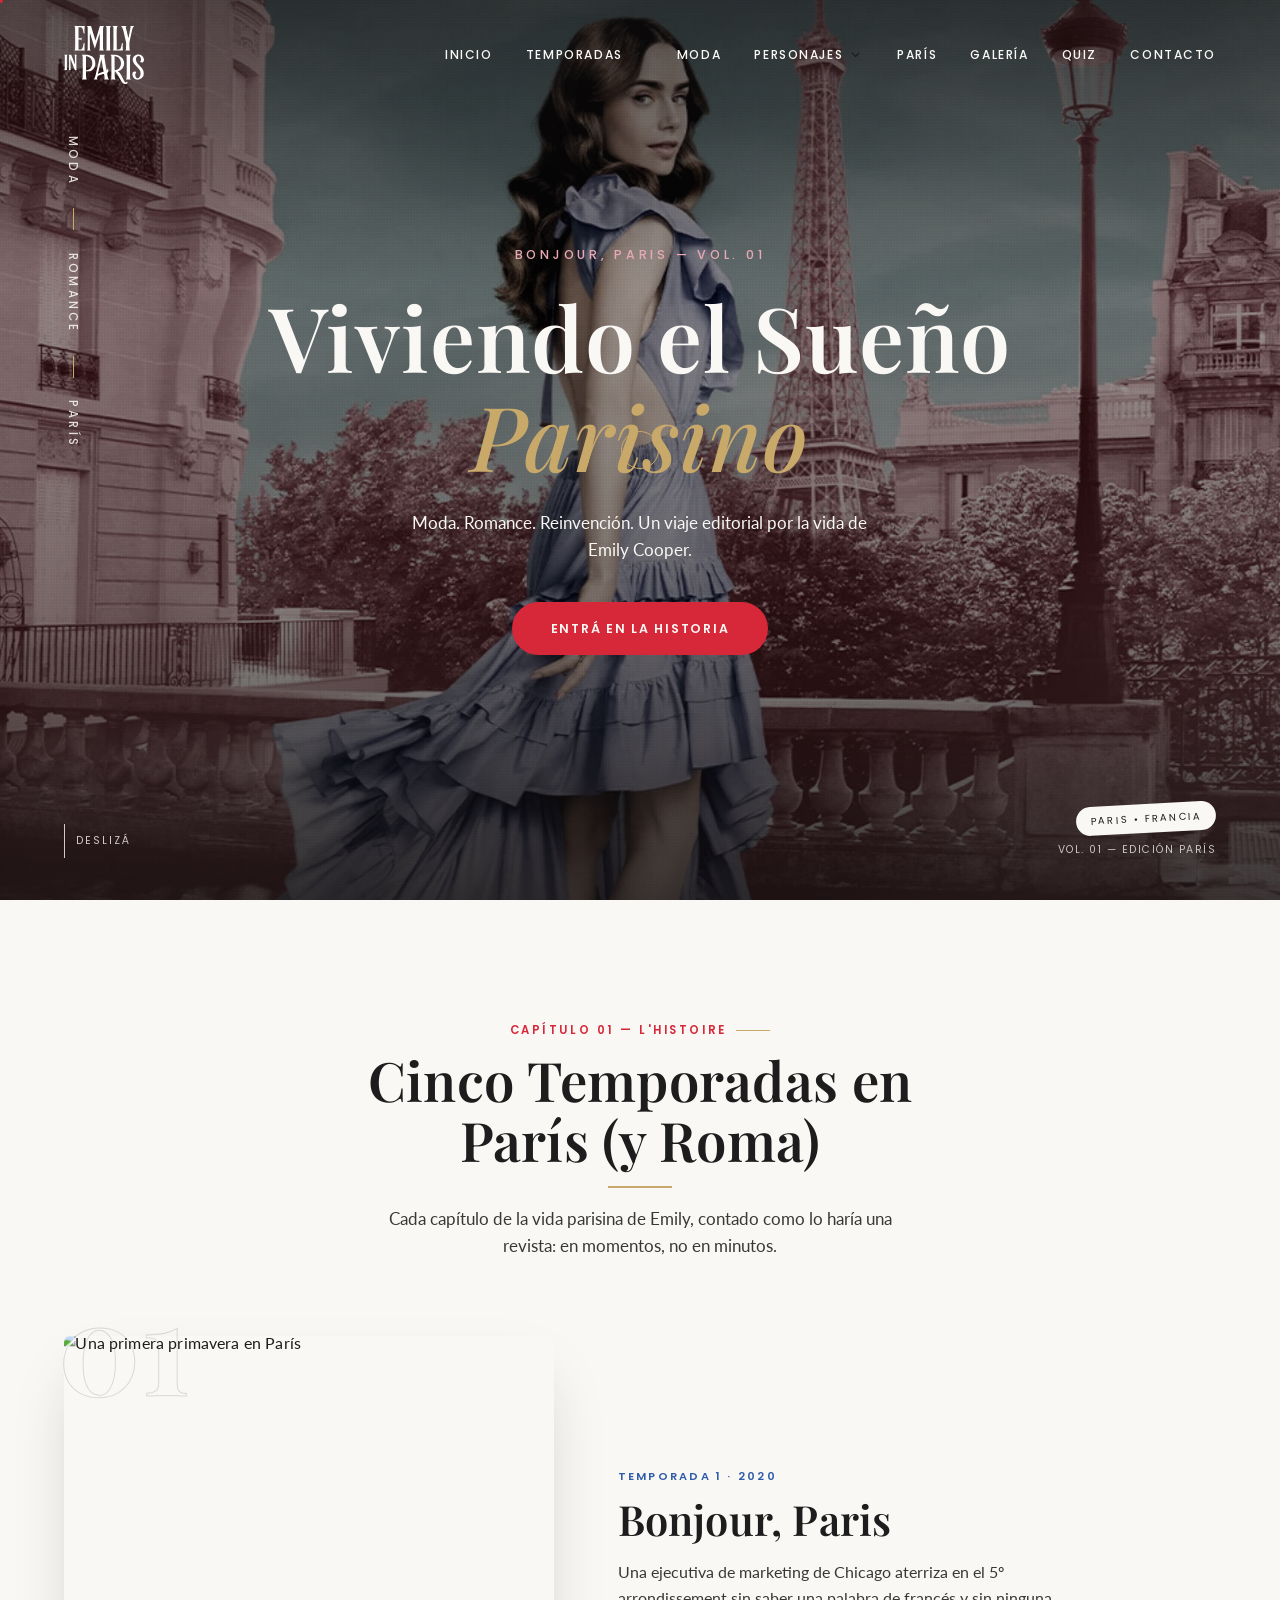
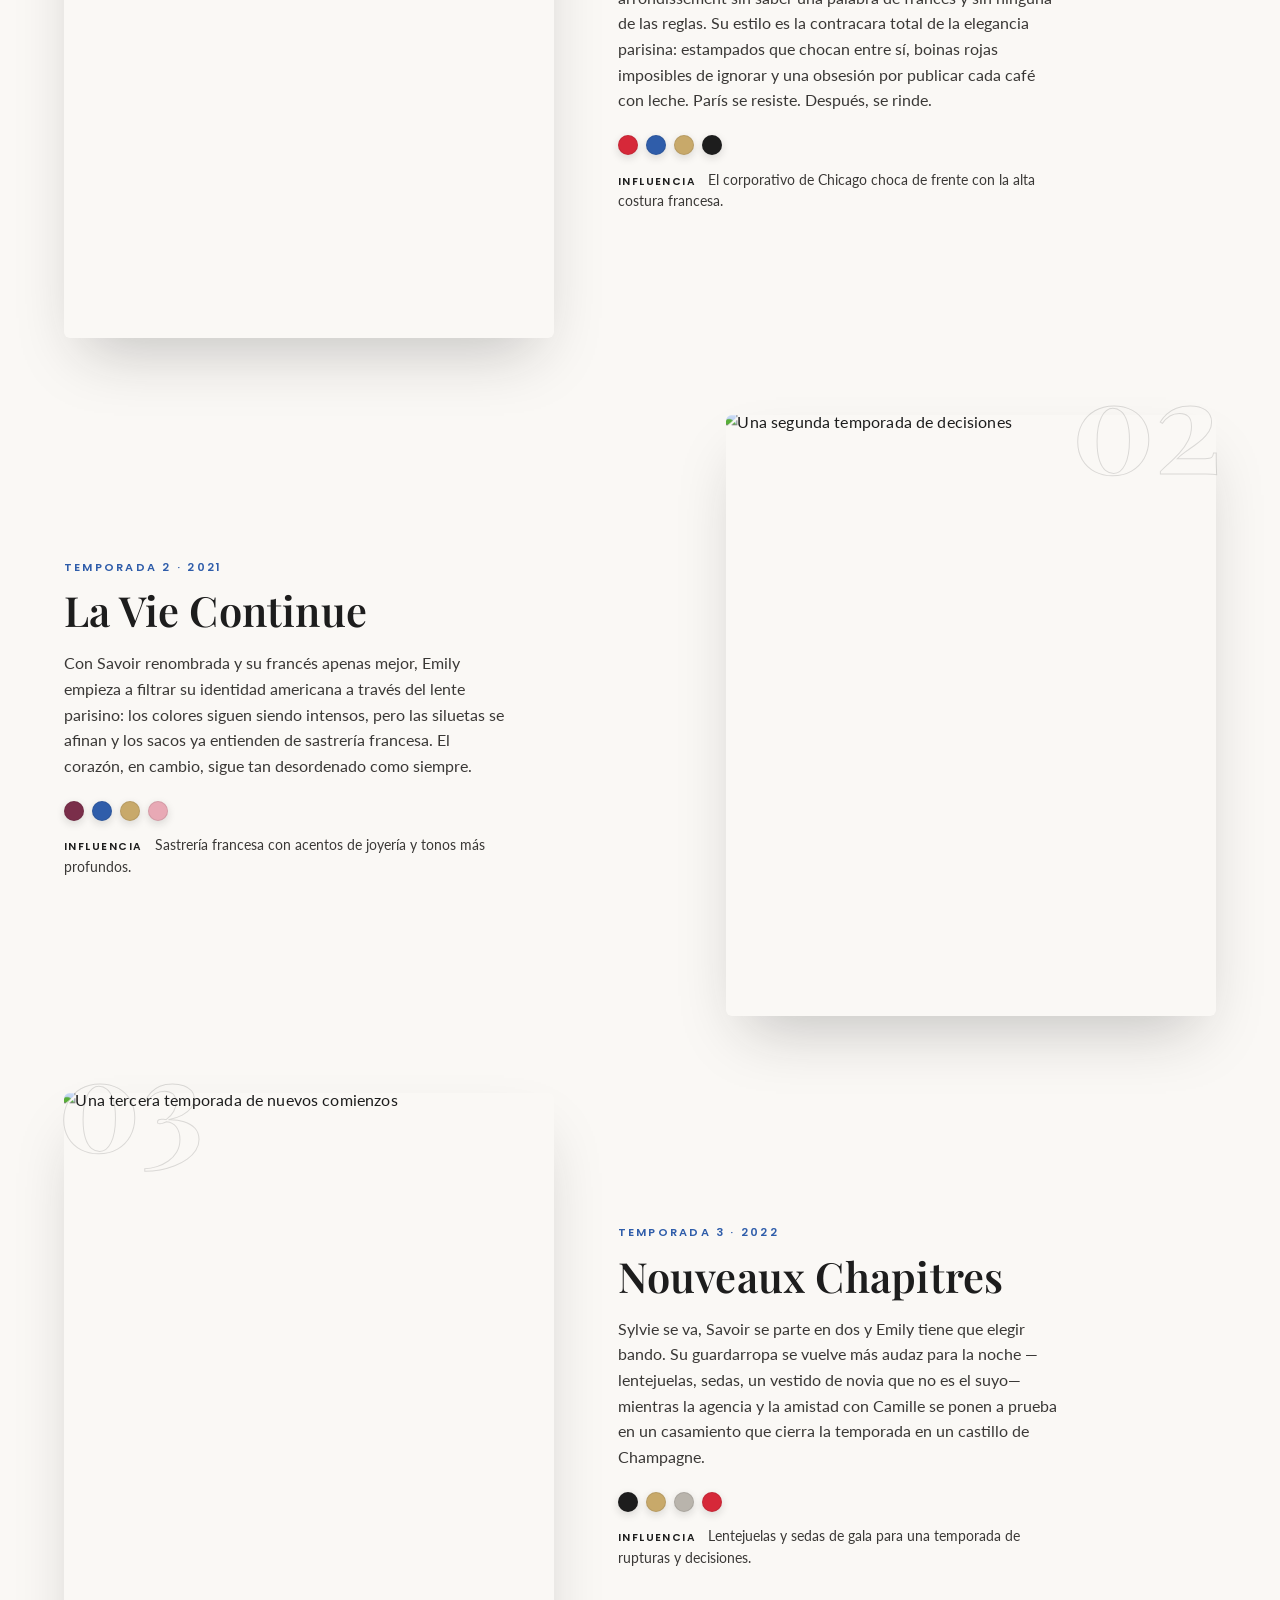
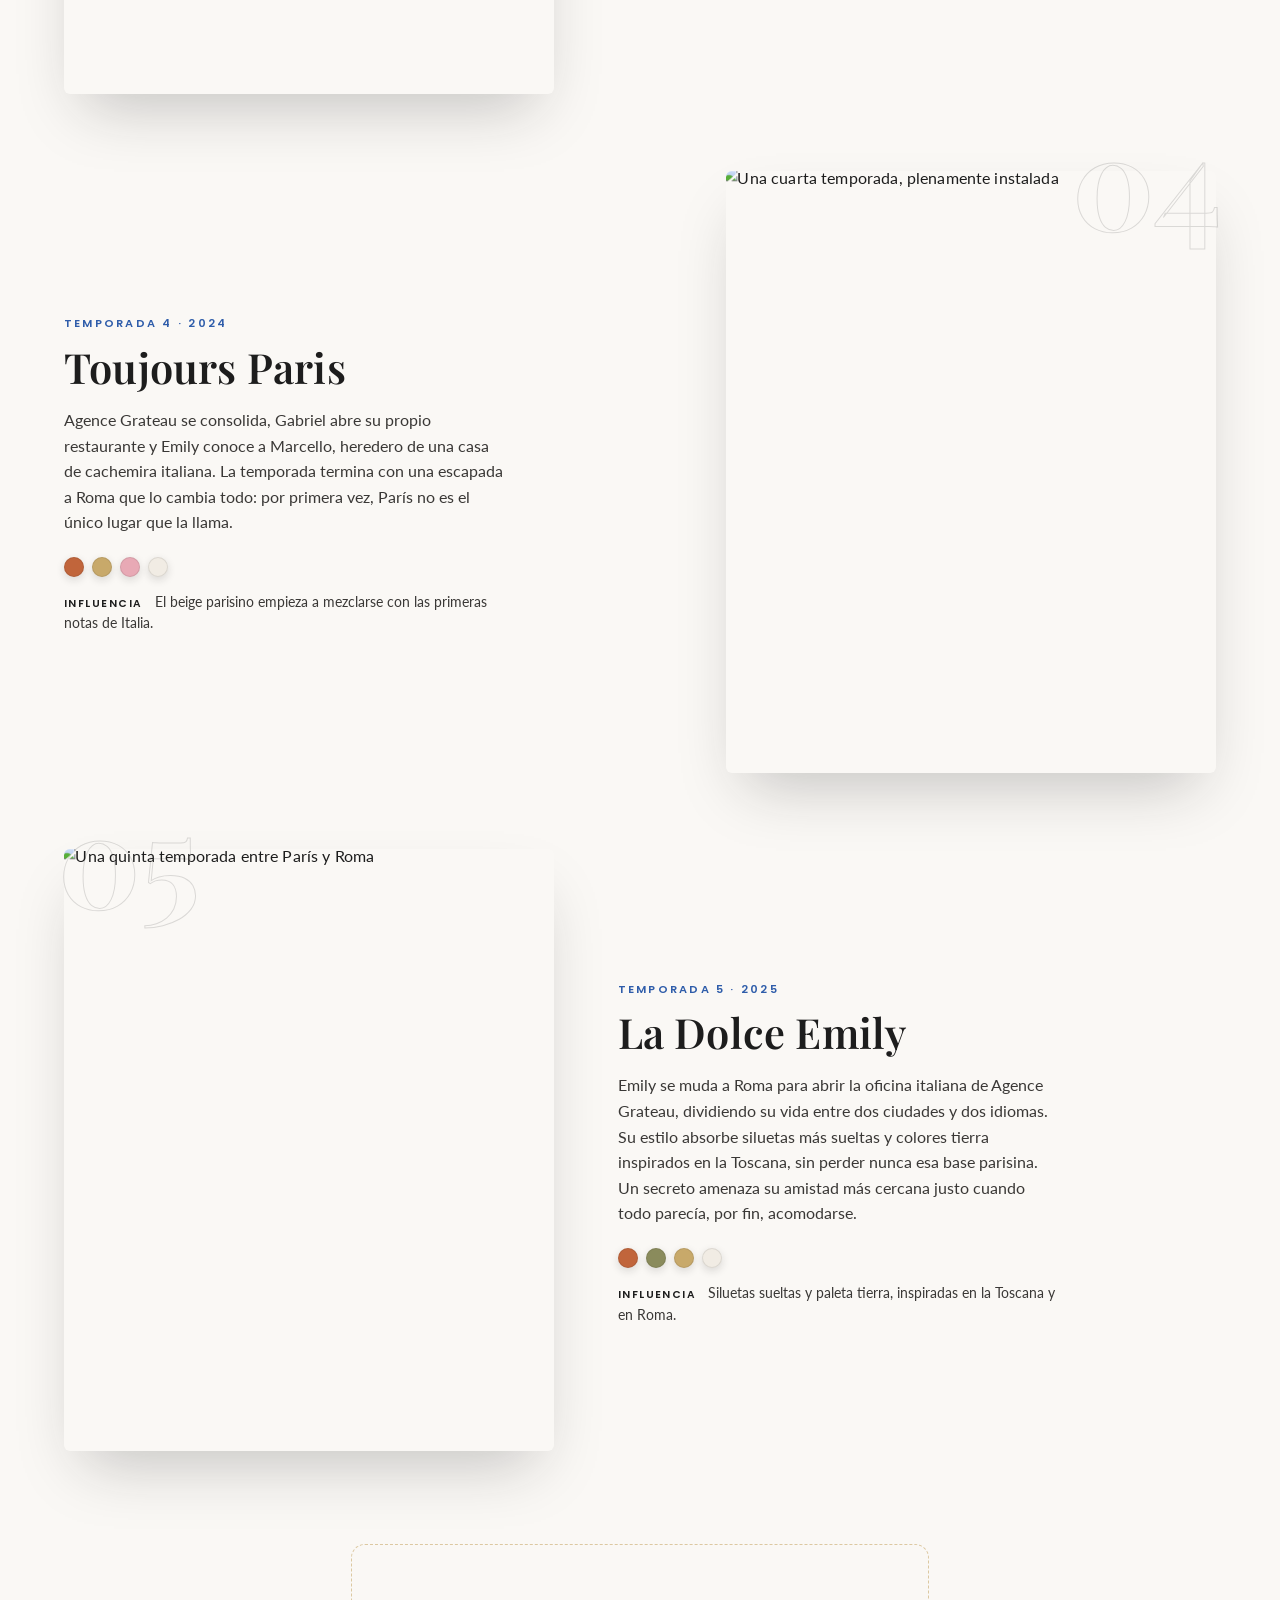
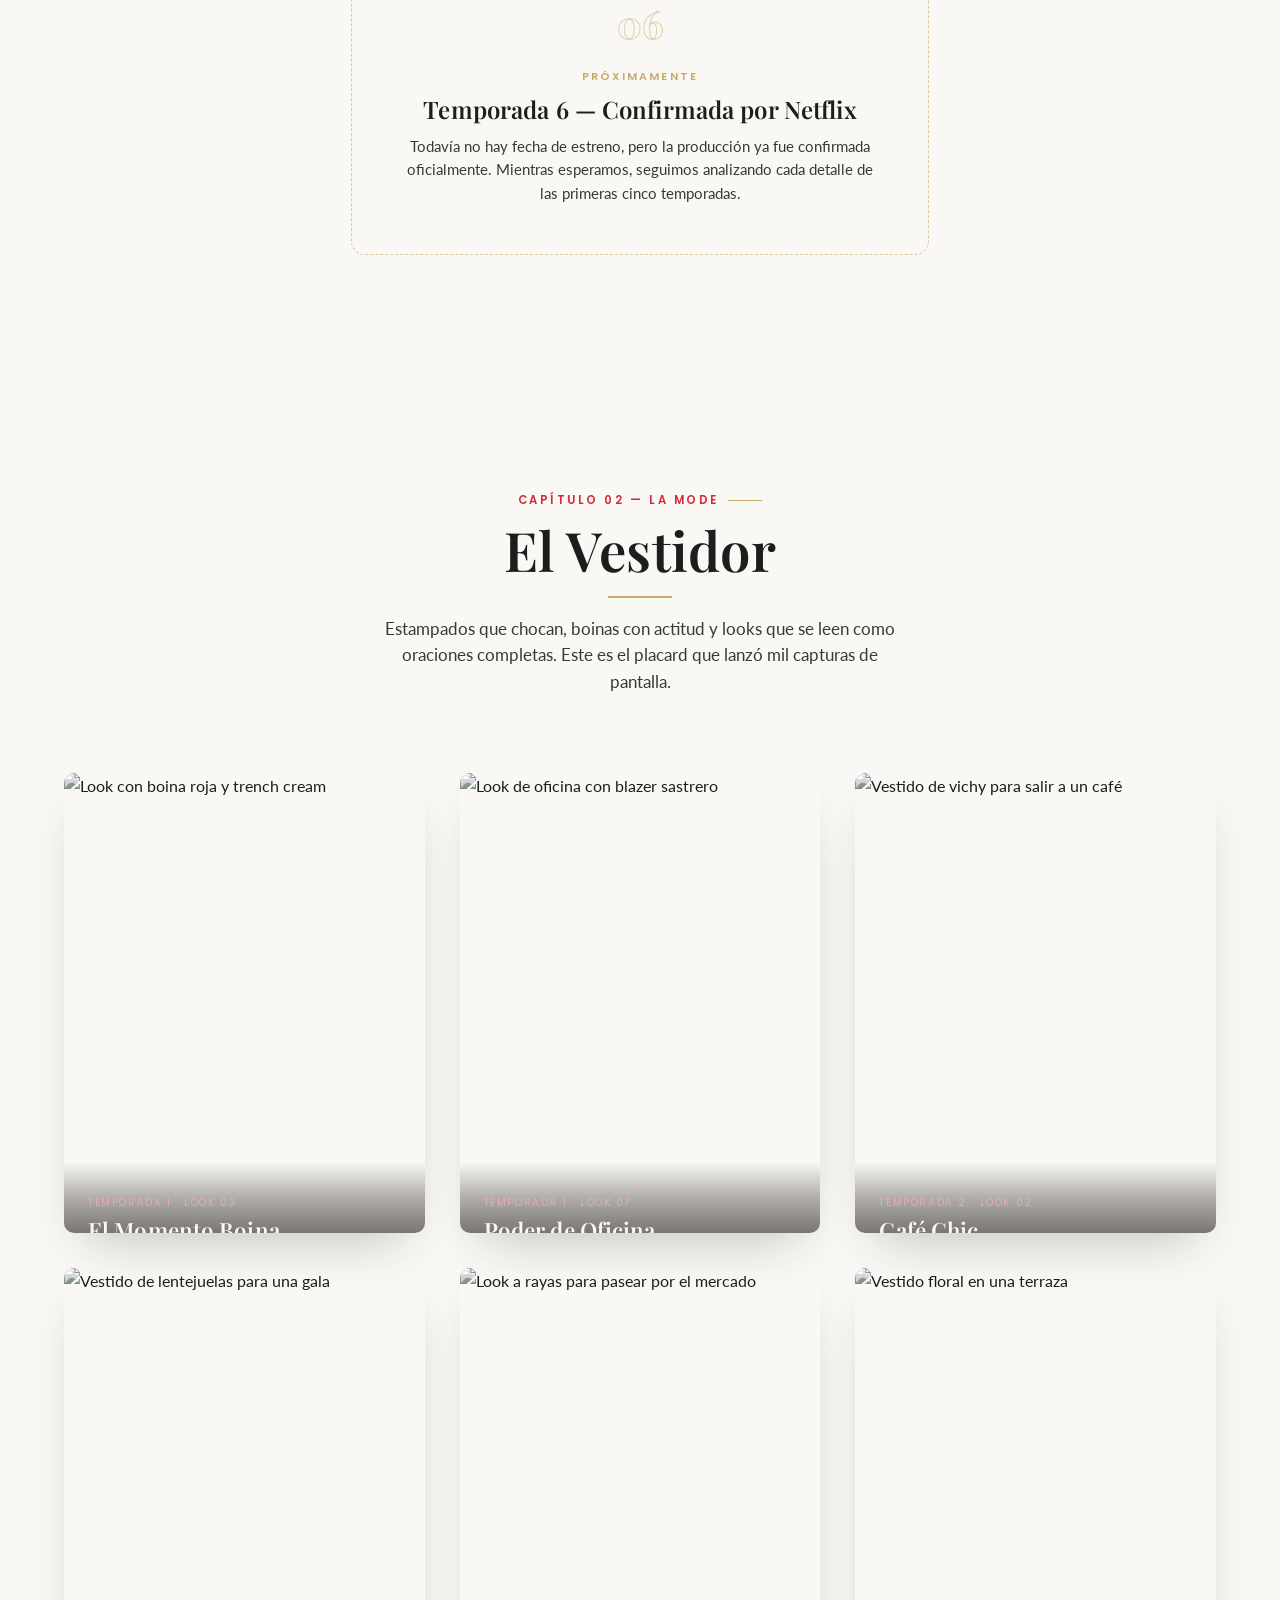
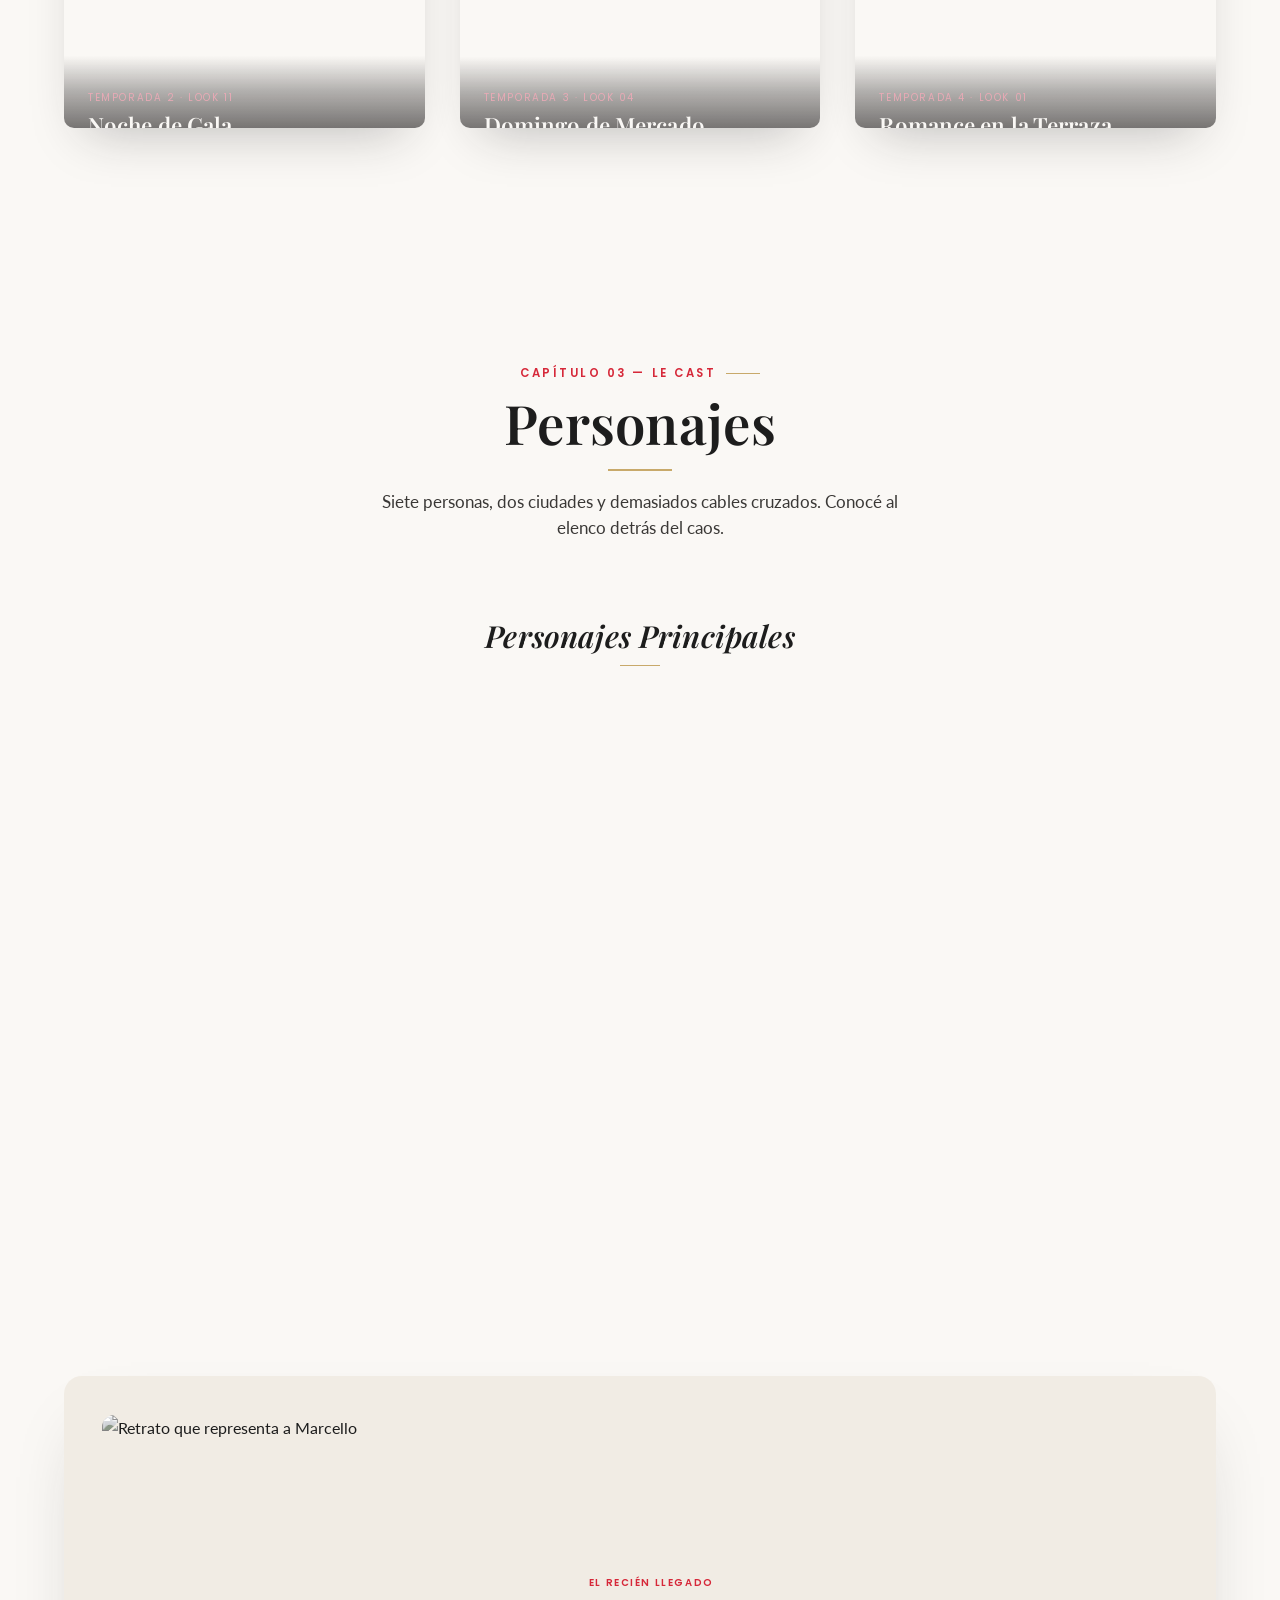
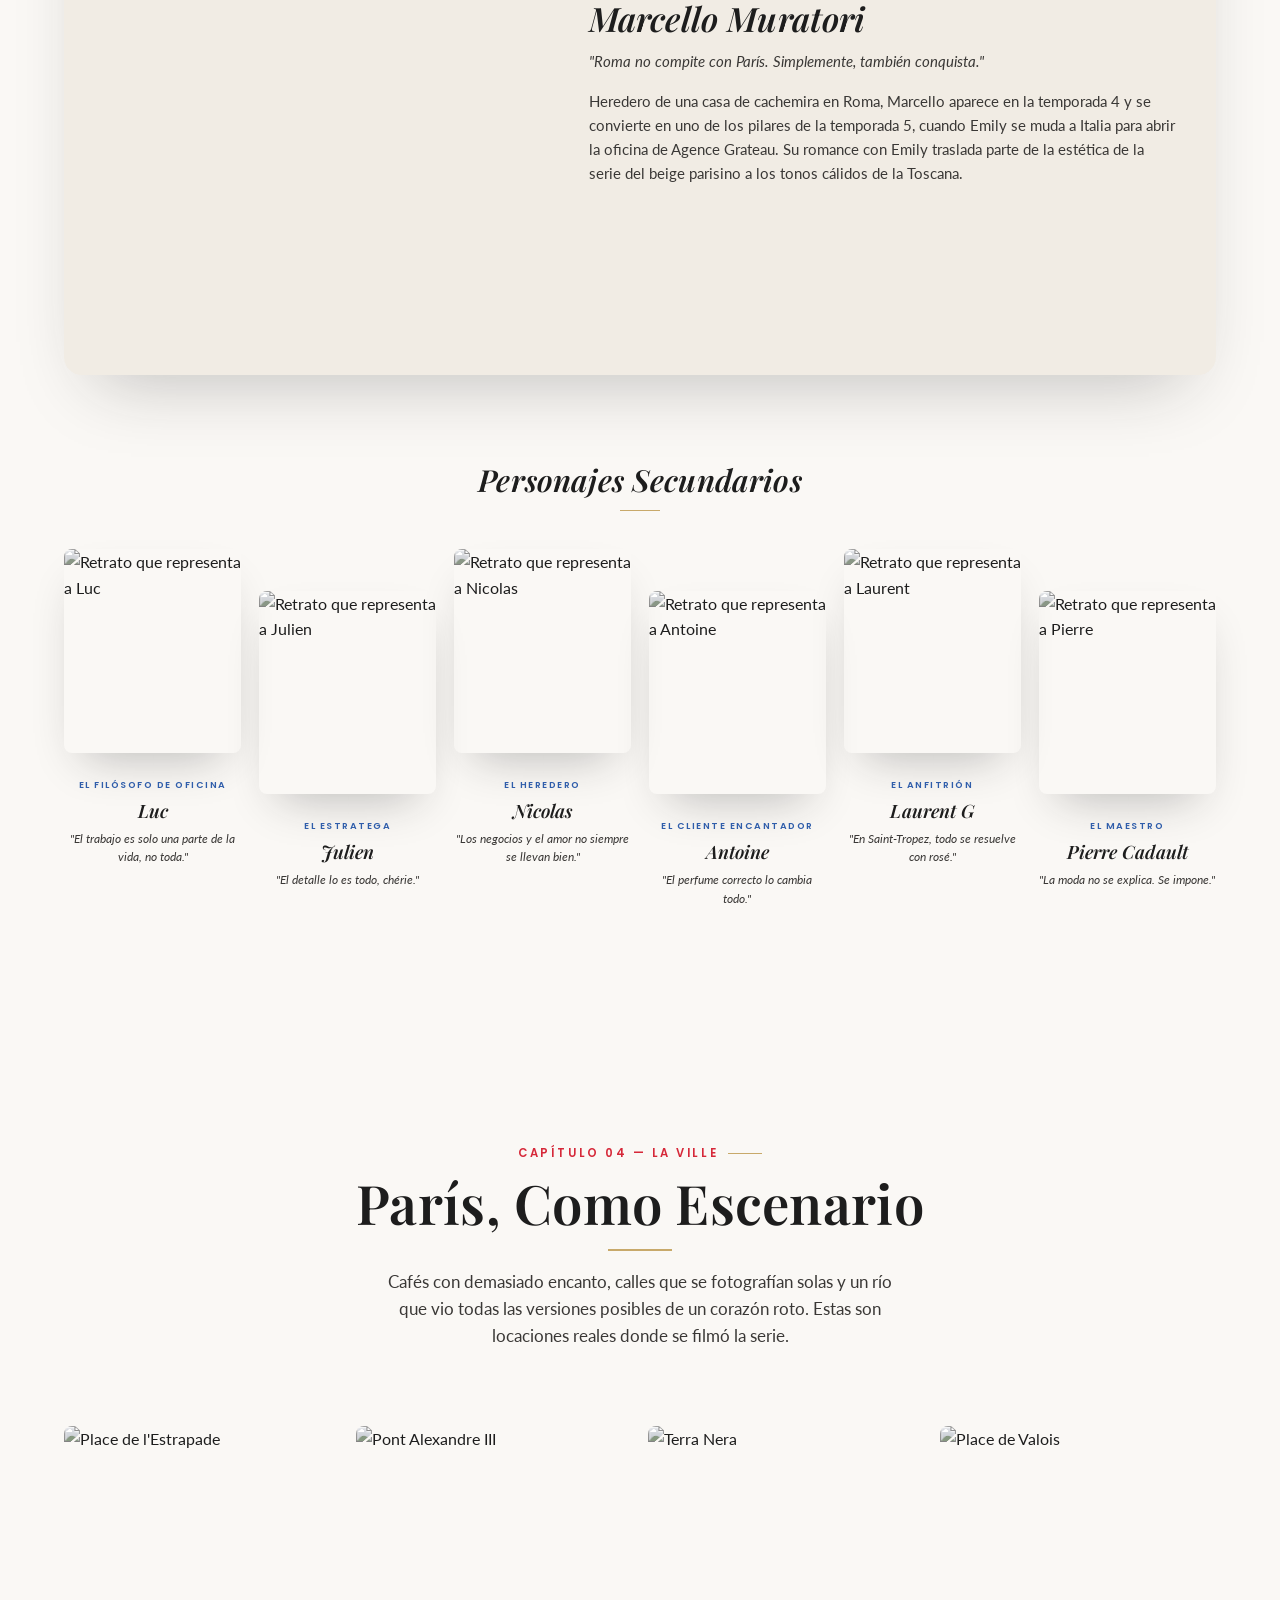
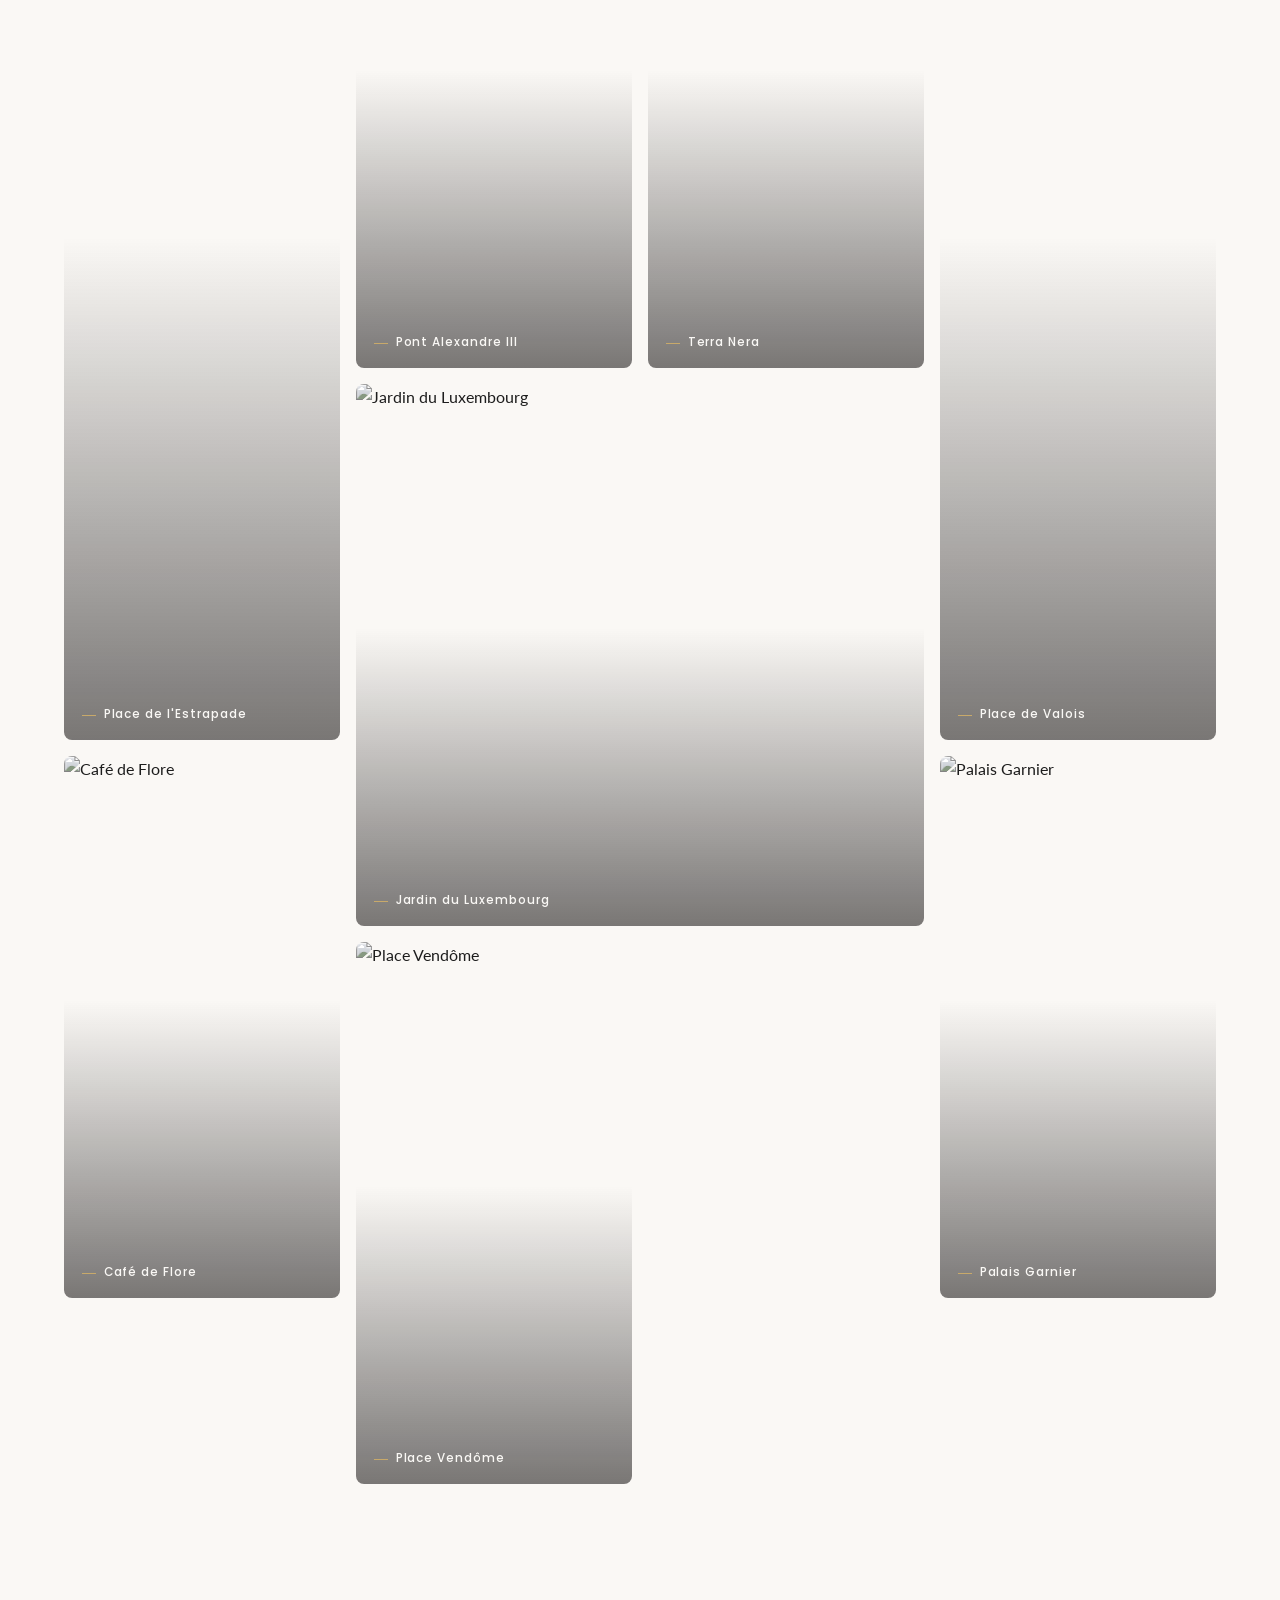
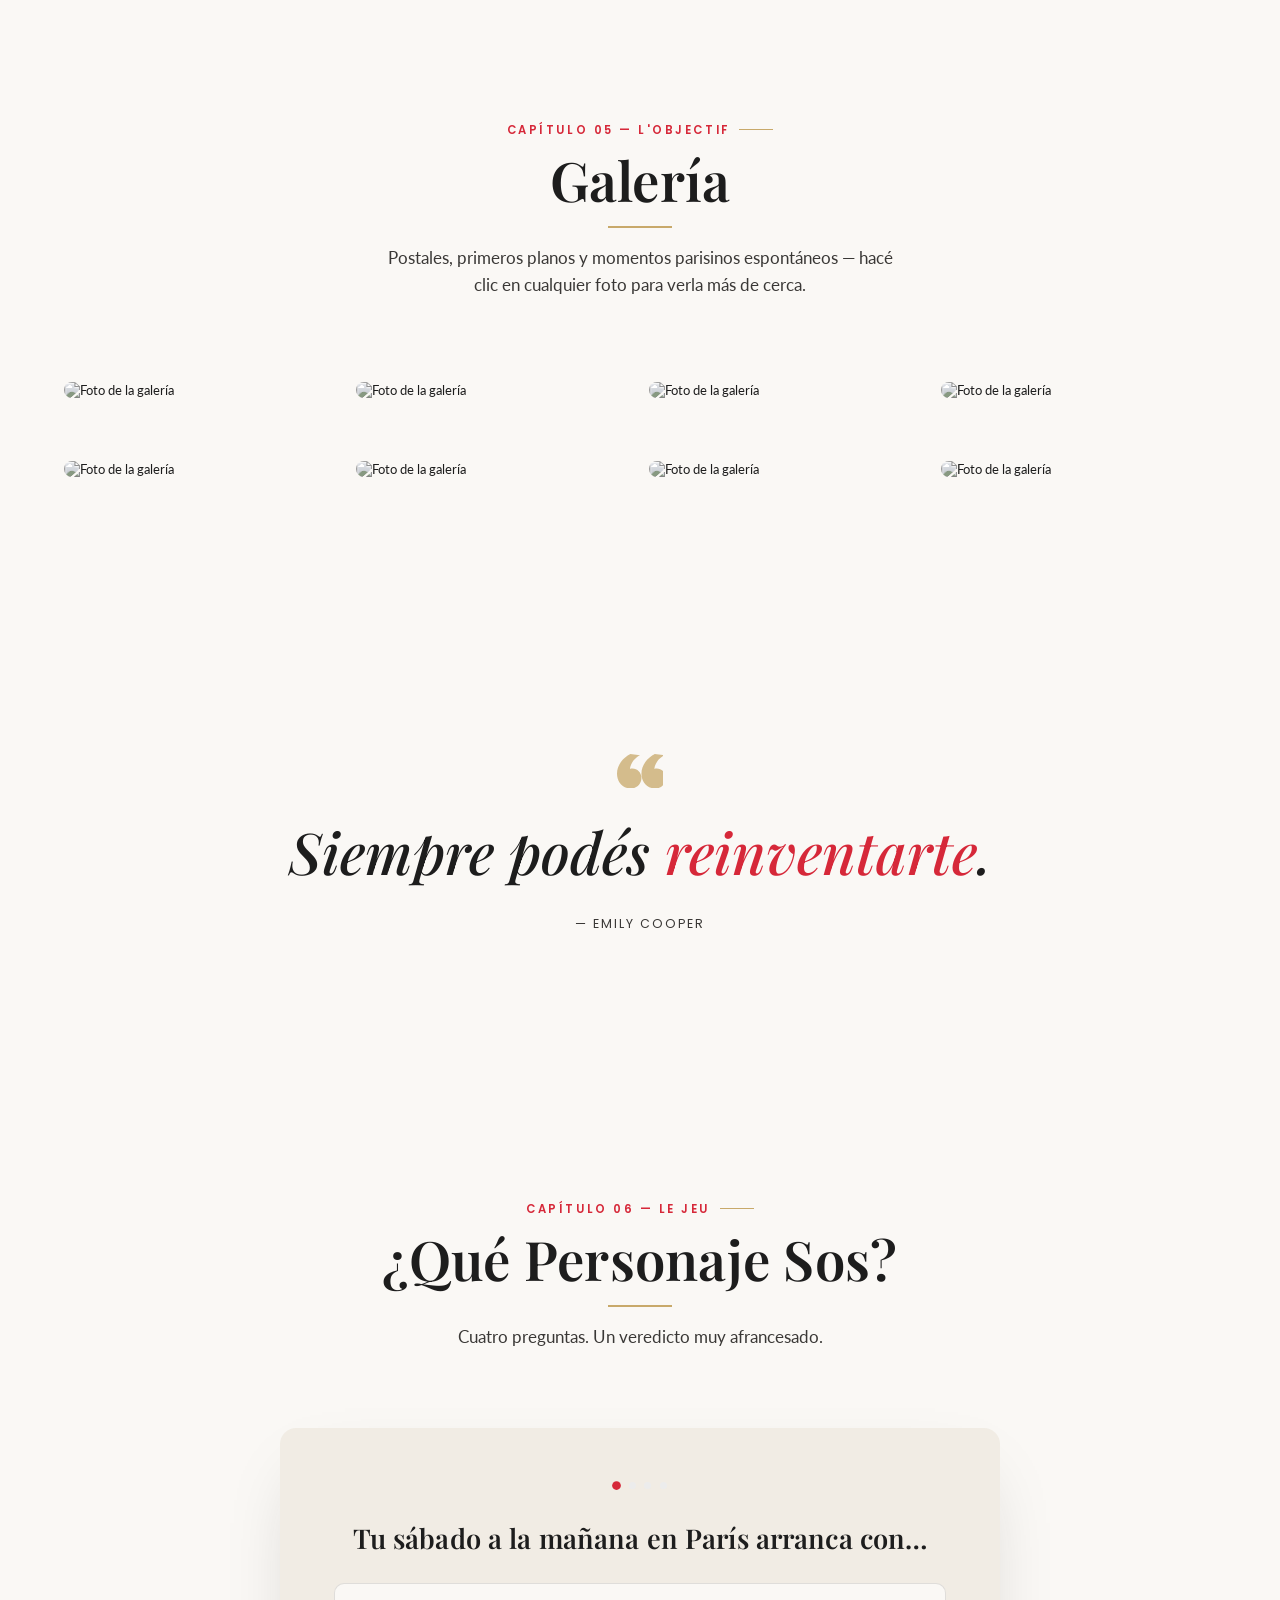
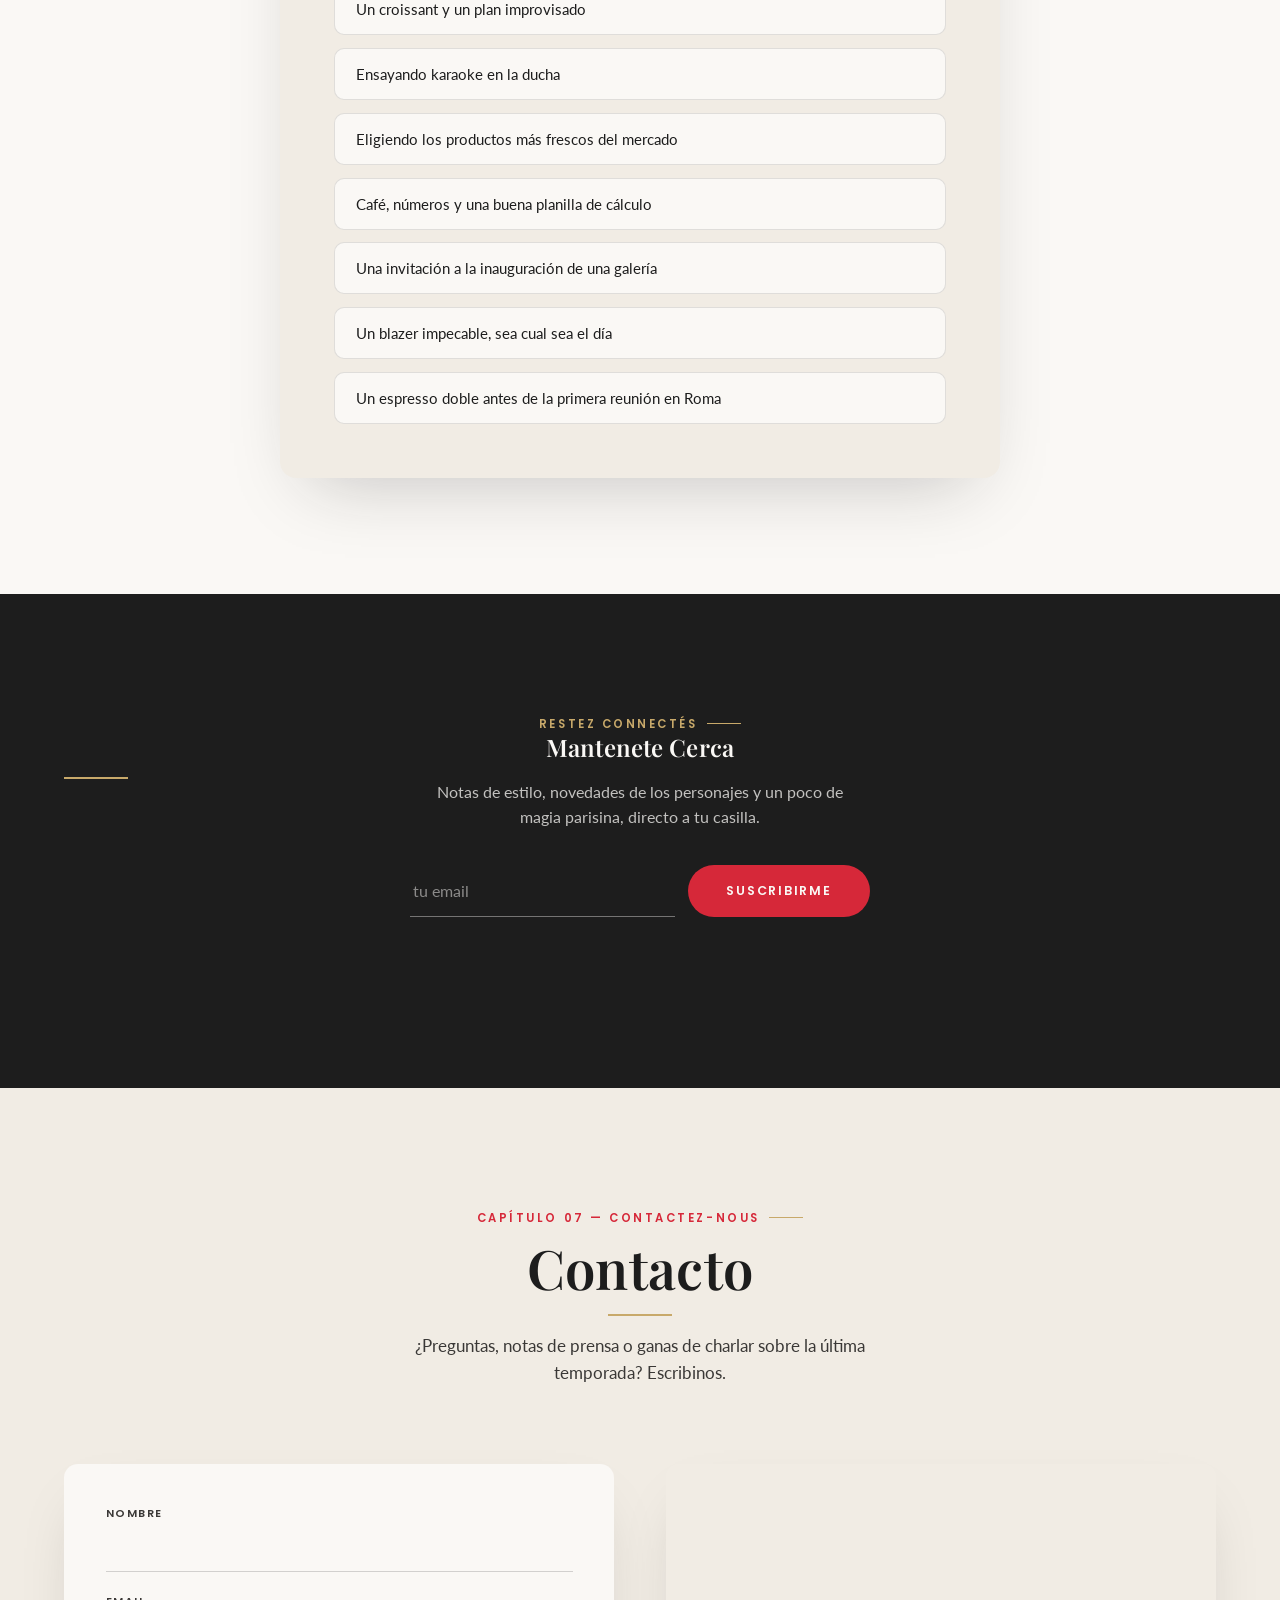
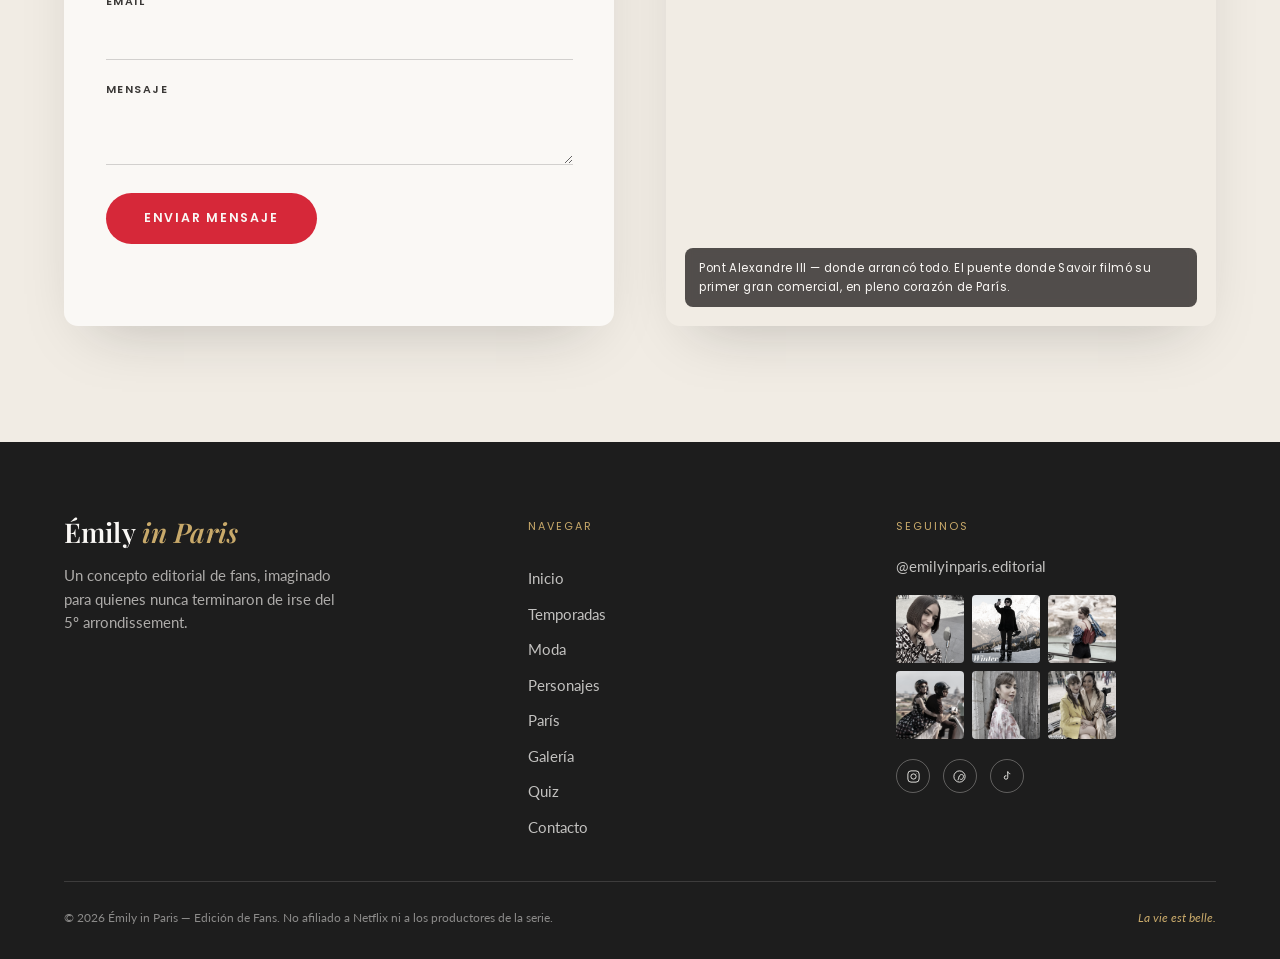
==== index.html @ 3ffc52e5 "Primer commit" ====
<!DOCTYPE html>
<html lang="es">
<head>
<meta charset="UTF-8">
<meta name="viewport" content="width=device-width, initial-scale=1.0">
<title>Émily in Paris — Una Revista Parisina</title>
<meta name="description" content="Un homenaje editorial no oficial a Emily in Paris. Moda, París, personajes y el arte de reinventarse.">
<script>document.documentElement.dataset.jsEnabled = 'true';</script>
<link rel="preconnect" href="https://fonts.googleapis.com">
<link rel="preconnect" href="https://fonts.gstatic.com" crossorigin>
<link href="https://fonts.googleapis.com/css2?family=Playfair+Display:ital,wght@0,400;0,500;0,600;0,700;0,900;1,400;1,500;1,600&family=Poppins:wght@300;400;500;600;700&family=Lato:ital,wght@0,400;0,700;1,400&display=swap" rel="stylesheet">
<link rel="stylesheet" href="style.css">
</head>
<body>

<!-- La fotografía a lo largo del sitio es placeholder (Lorem Picsum, sin derechos) representando fotos reales — reemplazá los valores src por fotos de producción. -->

<!-- Cursor personalizado -->
<div class="cursor-dot" id="cursorDot"></div>
<div class="cursor-ring" id="cursorRing"><span id="cursorLabel"></span></div>

<!-- ===== NAV ===== -->
<header class="nav" id="nav">
  <div class="nav-inner">
    <a href="#home" class="nav-logo">
       <!-- <span >Émily</span><span class="nav-logo-sub">in&nbsp;Paris</span> -->
      <img class="nav-logo-main nav-logo-img" src="./images/logo.svg" alt="Logo de Émily in Paris">
    </a>
    <nav class="nav-links" id="navLinks">
      <a href="#home" class="nav-link">Inicio</a>

      <div class="nav-item has-dropdown">
        <a href="#seasons" class="nav-link">Temporadas</a>
        <button class="nav-caret" type="button" aria-label="Mostrar temporadas" aria-expanded="false">
          <svg viewBox="0 0 12 8"><polyline points="1,1 6,6 11,1"/></svg>
        </button>
        <div class="nav-dropdown">
          <a href="#season-1" class="nav-link nav-sublink">Temporada 1</a>
          <a href="#season-2" class="nav-link nav-sublink">Temporada 2</a>
          <a href="#season-3" class="nav-link nav-sublink">Temporada 3</a>
          <a href="#season-4" class="nav-link nav-sublink">Temporada 4</a>
          <a href="#season-5" class="nav-link nav-sublink">Temporada 5</a>
          <a href="#season-6-teaser" class="nav-link nav-sublink nav-sublink-muted">Temporada 6 · Próximamente</a>
        </div>
      </div>

      <a href="#fashion" class="nav-link">Moda</a>

      <div class="nav-item has-dropdown">
        <a href="#characters" class="nav-link">Personajes</a>
        <button class="nav-caret" type="button" aria-label="Mostrar personajes" aria-expanded="false">
          <svg viewBox="0 0 12 8"><polyline points="1,1 6,6 11,1"/></svg>
        </button>
        <div class="nav-dropdown">
          <a href="#main-characters" class="nav-link nav-sublink">Principales</a>
          <a href="#supporting-characters" class="nav-link nav-sublink">Secundarios</a>
        </div>
      </div>

      <a href="#paris" class="nav-link">París</a>
      <a href="#gallery" class="nav-link">Galería</a>
      <a href="#quiz" class="nav-link">Quiz</a>
      <a href="#contact" class="nav-link">Contacto</a>
    </nav>
    <button class="nav-toggle" id="navToggle" aria-label="Abrir menú" aria-expanded="false" aria-controls="navLinks">
      <span></span><span></span><span></span>
    </button>
  </div>
</header>

<!-- ===== HERO ===== -->
<section class="hero" id="home">
  <div class="hero-media">
    <img src="./images/hero.jpg" alt="Mujer caminando por una calle parisina a la hora dorada" class="hero-img" id="heroImg">
    <div class="hero-overlay"></div>
    <div class="hero-grain"></div>
  </div>

  <div class="hero-coverline hero-coverline-left">
    <span>Moda</span><i></i><span>Romance</span><i></i><span>París</span>
  </div>

  <div class="hero-content">
    <p class="hero-kicker">Bonjour, Paris — Vol. 01</p>
    <h1 class="hero-title">Viviendo el Sueño<br><em>Parisino</em></h1>
    <p class="hero-sub">Moda. Romance. Reinvención. Un viaje editorial por la vida de Emily Cooper.</p>
    <a href="#seasons" class="btn btn-primary"><span>Entrá en la Historia</span></a>
  </div>

  <div class="hero-issue">
    <span class="stamp">Paris • Francia</span>
    <span class="hero-vol">Vol. 01 — Edición París</span>
  </div>

  <a href="#seasons" class="hero-scroll" aria-label="Desplazarse al contenido"><span></span>Deslizá</a>
</section>

<main>

<!-- ===== SEASONS ===== -->
<section class="seasons" id="seasons">
  <div class="section-head" data-reveal>
    <span class="eyebrow">Capítulo 01 — L'Histoire</span>
    <h2>Cinco Temporadas en París (y Roma)</h2>
    <p class="section-lede">Cada capítulo de la vida parisina de Emily, contado como lo haría una revista: en momentos, no en minutos.</p>
  </div>

  <div class="season-list">

    <article class="season-row" id="season-1" data-reveal>
      <span class="season-num">01</span>
      <div class="season-media"><img src="https://es.web.img3.acsta.net/r_1920_1080/pictures/20/07/23/11/42/1325812.jpg" alt="Una primera primavera en París" loading="lazy"></div>
      <div class="season-copy">
        <span class="season-tag">Temporada 1 · 2020</span>
        <h3>Bonjour, Paris</h3>
        <p>Una ejecutiva de marketing de Chicago aterriza en el 5º arrondissement sin saber una palabra de francés y sin ninguna de las reglas. Su estilo es la contracara total de la elegancia parisina: estampados que chocan entre sí, boinas rojas imposibles de ignorar y una obsesión por publicar cada café con leche. París se resiste. Después, se rinde.</p>
        <div class="season-meta">
          <div class="season-palette">
            <span class="swatch" style="background:#D62839"></span>
            <span class="swatch" style="background:#2F5DAA"></span>
            <span class="swatch" style="background:#C8A96A"></span>
            <span class="swatch" style="background:#1D1D1D"></span>
          </div>
          <p class="season-influence"><strong>Influencia</strong> El corporativo de Chicago choca de frente con la alta costura francesa.</p>
        </div>
      </div>
    </article>

    <article class="season-row season-row-alt" id="season-2" data-reveal>
      <span class="season-num">02</span>
      <div class="season-media"><img src="https://es.web.img2.acsta.net/r_1280_720/pictures/21/09/24/01/29/1133738.jpg" alt="Una segunda temporada de decisiones" loading="lazy"></div>
      <div class="season-copy">
        <span class="season-tag">Temporada 2 · 2021</span>
        <h3>La Vie Continue</h3>
        <p>Con Savoir renombrada y su francés apenas mejor, Emily empieza a filtrar su identidad americana a través del lente parisino: los colores siguen siendo intensos, pero las siluetas se afinan y los sacos ya entienden de sastrería francesa. El corazón, en cambio, sigue tan desordenado como siempre.</p>
        <div class="season-meta">
          <div class="season-palette">
            <span class="swatch" style="background:#7A2E4A"></span>
            <span class="swatch" style="background:#2F5DAA"></span>
            <span class="swatch" style="background:#C8A96A"></span>
            <span class="swatch" style="background:#E8A9B5"></span>
          </div>
          <p class="season-influence"><strong>Influencia</strong> Sastrería francesa con acentos de joyería y tonos más profundos.</p>
        </div>
      </div>
    </article>

    <article class="season-row" id="season-3" data-reveal>
      <span class="season-num">03</span>
      <div class="season-media"><img src="https://es.web.img3.acsta.net/r_1280_720/pictures/22/09/23/11/37/0746502.jpg" alt="Una tercera temporada de nuevos comienzos" loading="lazy"></div>
      <div class="season-copy">
        <span class="season-tag">Temporada 3 · 2022</span>
        <h3>Nouveaux Chapitres</h3>
        <p>Sylvie se va, Savoir se parte en dos y Emily tiene que elegir bando. Su guardarropa se vuelve más audaz para la noche —lentejuelas, sedas, un vestido de novia que no es el suyo— mientras la agencia y la amistad con Camille se ponen a prueba en un casamiento que cierra la temporada en un castillo de Champagne.</p>
        <div class="season-meta">
          <div class="season-palette">
            <span class="swatch" style="background:#1D1D1D"></span>
            <span class="swatch" style="background:#C8A96A"></span>
            <span class="swatch" style="background:#B9B4AC"></span>
            <span class="swatch" style="background:#D62839"></span>
          </div>
          <p class="season-influence"><strong>Influencia</strong> Lentejuelas y sedas de gala para una temporada de rupturas y decisiones.</p>
        </div>
      </div>
    </article>

    <article class="season-row season-row-alt" id="season-4" data-reveal>
      <span class="season-num">04</span>
      <div class="season-media"><img src="https://es.web.img3.acsta.net/r_1280_720/img/06/d5/06d574c16b5729488f1a6d223bf61cfa.jpg" alt="Una cuarta temporada, plenamente instalada" loading="lazy"></div>
      <div class="season-copy">
        <span class="season-tag">Temporada 4 · 2024</span>
        <h3>Toujours Paris</h3>
        <p>Agence Grateau se consolida, Gabriel abre su propio restaurante y Emily conoce a Marcello, heredero de una casa de cachemira italiana. La temporada termina con una escapada a Roma que lo cambia todo: por primera vez, París no es el único lugar que la llama.</p>
        <div class="season-meta">
          <div class="season-palette">
            <span class="swatch" style="background:#C1653B"></span>
            <span class="swatch" style="background:#C8A96A"></span>
            <span class="swatch" style="background:#E8A9B5"></span>
            <span class="swatch" style="background:#F1ECE4"></span>
          </div>
          <p class="season-influence"><strong>Influencia</strong> El beige parisino empieza a mezclarse con las primeras notas de Italia.</p>
        </div>
      </div>
    </article>

    <article class="season-row" id="season-5" data-reveal>
      <span class="season-num">05</span>
      <div class="season-media"><img src="https://es.web.img2.acsta.net/r_1280_720/img/e0/30/e0304e8b4b894ee876c7e91b9a8d0d10.jpg" alt="Una quinta temporada entre París y Roma" loading="lazy"></div>
      <div class="season-copy">
        <span class="season-tag">Temporada 5 · 2025</span>
        <h3>La Dolce Emily</h3>
        <p>Emily se muda a Roma para abrir la oficina italiana de Agence Grateau, dividiendo su vida entre dos ciudades y dos idiomas. Su estilo absorbe siluetas más sueltas y colores tierra inspirados en la Toscana, sin perder nunca esa base parisina. Un secreto amenaza su amistad más cercana justo cuando todo parecía, por fin, acomodarse.</p>
        <div class="season-meta">
          <div class="season-palette">
            <span class="swatch" style="background:#C1653B"></span>
            <span class="swatch" style="background:#8A8B5C"></span>
            <span class="swatch" style="background:#C8A96A"></span>
            <span class="swatch" style="background:#F1ECE4"></span>
          </div>
          <p class="season-influence"><strong>Influencia</strong> Siluetas sueltas y paleta tierra, inspiradas en la Toscana y en Roma.</p>
        </div>
      </div>
    </article>

    <article class="season-teaser" id="season-6-teaser" data-reveal>
      <span class="season-teaser-num">06</span>
      <div class="season-teaser-copy">
        <span class="season-teaser-tag">Próximamente</span>
        <h3>Temporada 6 — Confirmada por Netflix</h3>
        <p>Todavía no hay fecha de estreno, pero la producción ya fue confirmada oficialmente. Mientras esperamos, seguimos analizando cada detalle de las primeras cinco temporadas.</p>
      </div>
    </article>

  </div>
</section>

<!-- ===== FASHION ===== -->
<section class="fashion" id="fashion">
  <div class="section-head" data-reveal>
    <span class="eyebrow">Capítulo 02 — La Mode</span>
    <h2>El Vestidor</h2>
    <p class="section-lede">Estampados que chocan, boinas con actitud y looks que se leen como oraciones completas. Este es el placard que lanzó mil capturas de pantalla.</p>
  </div>

  <div class="fashion-grid">

    <article class="fashion-card" data-reveal>
      <div class="fashion-media">
        <img src="https://img.buzzfeed.com/buzzfeed-static/static/2021-12/22/20/asset/dbb8a544b7f3/sub-buzz-1048-1640204741-10.jpg?crop=1506:1800;0,0&downsize=900:*&output-format=auto&output-quality=auto" alt="Look con boina roja y trench cream" loading="lazy">
        <span class="fashion-shine"></span>
      </div>
      <div class="fashion-overlay">
        <span class="fashion-season">Temporada 1 · Look 03</span>
        <h3>El Momento Boina</h3>
        <p>Una boina roja, una trench cream y la audacia justa para usar las dos juntas a la oficina.</p>
      </div>
    </article>

    <article class="fashion-card" data-reveal>
      <div class="fashion-media">
        <img src="https://people.com/thmb/47MvlM3A0oJMEKLwVys7bbPMgAY=/4000x0/filters:no_upscale():max_bytes(150000):strip_icc():focal(589x0:591x2)/emily-in-paris-best-looks-5-ad3644ea35f34d42a2643036f135c50e.jpg" alt="Look de oficina con blazer sastrero" loading="lazy">
        <span class="fashion-shine"></span>
      </div>
      <div class="fashion-overlay">
        <span class="fashion-season">Temporada 1 · Look 07</span>
        <h3>Poder de Oficina</h3>
        <p>Hombros marcados, una silueta digna de Savoir y tacos que significan negocios.</p>
      </div>
    </article>

    <article class="fashion-card" data-reveal>
      <div class="fashion-media">
        <img src="https://encrypted-tbn0.gstatic.com/images?q=tbn:ANd9GcTCmmV1WijwouffaP6fCbEQa00QSAkoOnDeMV5jQ9p0pfpcVVJH6Z3JWWc&s=10" alt="Vestido de vichy para salir a un café" loading="lazy">
        <span class="fashion-shine"></span>
      </div>
      <div class="fashion-overlay">
        <span class="fashion-season">Temporada 2 · Look 02</span>
        <h3>Café Chic</h3>
        <p>Vichy, chatitas y un croissant sostenido como si fuera un accesorio de pasarela.</p>
      </div>
    </article>

    <article class="fashion-card" data-reveal>
      <div class="fashion-media">
        <img src="https://hips.hearstapps.com/hmg-prod/images/gettyimages-2250380980-693fd74ba6501.jpg" alt="Vestido de lentejuelas para una gala" loading="lazy">
        <span class="fashion-shine"></span>
      </div>
      <div class="fashion-overlay">
        <span class="fashion-season">Temporada 2 · Look 11</span>
        <h3>Noche de Gala</h3>
        <p>Lentejuelas de arriba abajo, pensadas para una entrada triunfal por una escalera.</p>
      </div>
    </article>

    <article class="fashion-card" data-reveal>
      <div class="fashion-media">
        <img src="https://i.pinimg.com/736x/98/59/53/98595362e03a3203ec9381908eaa1f36.jpg" alt="Look a rayas para pasear por el mercado" loading="lazy">
        <span class="fashion-shine"></span>
      </div>
      <div class="fashion-overlay">
        <span class="fashion-season">Temporada 3 · Look 04</span>
        <h3>Domingo de Mercado</h3>
        <p>Rayas marineras y pantalones anchos, vestida para pasear, no para trabajar.</p>
      </div>
    </article>

    <article class="fashion-card" data-reveal>
      <div class="fashion-media">
        <img src="https://media.vogue.es/photos/66e842a1589fe5158b952c89/2:3/w_2560%2Cc_limit/EIP_410_Unit_01276R.jpg" alt="Vestido floral en una terraza" loading="lazy">
        <span class="fashion-shine"></span>
      </div>
      <div class="fashion-overlay">
        <span class="fashion-season">Temporada 4 · Look 01</span>
        <h3>Romance en la Terraza</h3>
        <p>Un vestido floral hecho para la hora dorada y una sola vista que vale la pena.</p>
      </div>
    </article>

  </div>
</section>

<!-- ===== CHARACTERS ===== -->
<section class="characters" id="characters">
  <div class="section-head" data-reveal>
    <span class="eyebrow">Capítulo 03 — Le Cast</span>
    <h2>Personajes</h2>
    <p class="section-lede">Siete personas, dos ciudades y demasiados cables cruzados. Conocé al elenco detrás del caos.</p>
  </div>

  <h3 class="subsection-title" id="main-characters" data-reveal>Personajes Principales</h3>

  <div class="character-carousel" data-reveal>
    <div class="character-row character-row-main" id="mainCharacterCarousel" role="region" aria-label="Carrusel de personajes principales">

    <article class="character-card is-active" tabindex="0">
      <div class="character-media"><img src="https://media.vogue.mx/photos/5faeaa006a65a5056f552df6/2:3/w_2560%2Cc_limit/EIP_101_Unit_00278R.jpg" alt="Retrato que representa a Emily" loading="lazy"></div>
      <div class="character-copy">
        <span class="character-role">La Soñadora</span>
        <h3>Emily</h3>
        <p class="character-quote">"Vine por un año. París tenía otros planes."</p>
        <p class="character-arc">De pasante perdida en el 5º arrondissement a directora de la oficina de Roma: pasó de sobrevivir el choque cultural a liderar dos ciudades a la vez, sin perder nunca su costado más caótico.</p>
      </div>
    </article>

    <article class="character-card" tabindex="0">
      <div class="character-media"><img src="https://static.wikia.nocookie.net/spykids-mc/images/3/31/EIP_Mindy-Infobox.png/revision/latest?cb=20241029045100" alt="Retrato que representa a Mindy" loading="lazy"></div>
      <div class="character-copy">
        <span class="character-role">La Estrella</span>
        <h3>Mindy</h3>
        <p class="character-quote">"La vida es demasiado corta para cantar en voz baja."</p>
        <p class="character-arc">De niñera a cantante de cabaret y ahora posible protagonista de un triángulo amoroso con Alfie: su evolución es puro coraje escénico, temporada tras temporada.</p>
      </div>
    </article>

    <article class="character-card" tabindex="0">
      <div class="character-media"><img src="https://media.vogue.mx/photos/63a40039da95029016c29d13/2:3/w_2560%2Cc_limit/lucas-bravo-gabriel-emily-in-paris.jpg" alt="Retrato que representa a Gabriel" loading="lazy"></div>
      <div class="character-copy">
        <span class="character-role">El Chef</span>
        <h3>Gabriel</h3>
        <p class="character-quote">"Buena comida, corazón honesto."</p>
        <p class="character-arc">De cocinero de un bistró prestado a dueño de su propio restaurante: su vínculo con Emily —y con Camille— define buena parte del pulso romántico de la serie.</p>
      </div>
    </article>

    <article class="character-card" tabindex="0">
      <div class="character-media"><img src="https://www.lavanguardia.com/files/og_thumbnail/uploads/2022/04/12/6255441de687c.jpeg" alt="Retrato que representa a Alfie" loading="lazy"></div>
      <div class="character-copy">
        <span class="character-role">El Realista</span>
        <h3>Alfie</h3>
        <p class="character-quote">"Yo no hago romance. Normalmente."</p>
        <p class="character-arc">El banquero británico que juró no enamorarse en París se fue, volvió en la temporada 5 y ahora comparte una química inesperada con Mindy.</p>
      </div>
    </article>

    <article class="character-card" tabindex="0">
      <div class="character-media"><img src="https://static.wikia.nocookie.net/spykids-mc/images/1/15/Camille-Infobox.jpg/revision/latest?cb=20240916034232" alt="Retrato que representa a Camille" loading="lazy"></div>
      <div class="character-copy">
        <span class="character-role">El Alma Antigua</span>
        <h3>Camille</h3>
        <p class="character-quote">"Familia, vino y amor complicado."</p>
        <p class="character-arc">Presente en las primeras cuatro temporadas como la mejor amiga —y a veces rival— de Emily, se despide de la serie tras su casamiento con Gabriel en la temporada 3.</p>
      </div>
    </article>

    <article class="character-card" tabindex="0">
      <div class="character-media"><img src="https://hips.hearstapps.com/hmg-prod/images/sylvie-emily-en-paris-4-1642790687.jpg?crop=0.5634357762017337xw:1xh;center,top&resize=640:*" alt="Retrato que representa a Sylvie" loading="lazy"></div>
      <div class="character-copy">
        <span class="character-role">La Directrice</span>
        <h3>Sylvie</h3>
        <p class="character-quote">"El chic no es un disfraz. Es una actitud."</p>
        <p class="character-arc">De jefa temida en Savoir a fundadora de su propia agencia: es la brújula de estilo —y de sarcasmo— de toda la serie.</p>
      </div>
    </article>

    </div>
    <div class="character-carousel-controls" aria-label="Controles del carrusel">
      <button type="button" class="character-carousel-btn" id="characterPrev" aria-label="Ver personaje anterior">←</button>
      <span class="character-carousel-hint">Deslizá sobre un retrato</span>
      <button type="button" class="character-carousel-btn" id="characterNext" aria-label="Ver personaje siguiente">→</button>
    </div>
  </div>

  <article class="character-spotlight" data-reveal>
    <div class="character-spotlight-media">
      <img src="https://media.glamour.mx/photos/66c62cbcc85bfaf0ae1845f9/2:3/w_1332,h_1998,c_limit/marcello-emily-in-paris-temporada-4.jpg" alt="Retrato que representa a Marcello" loading="lazy">
    </div>
    <div class="character-spotlight-copy">
      <span class="character-role">El Recién Llegado</span>
      <h3>Marcello Muratori</h3>
      <p class="character-quote">"Roma no compite con París. Simplemente, también conquista."</p>
      <p>Heredero de una casa de cachemira en Roma, Marcello aparece en la temporada 4 y se convierte en uno de los pilares de la temporada 5, cuando Emily se muda a Italia para abrir la oficina de Agence Grateau. Su romance con Emily traslada parte de la estética de la serie del beige parisino a los tonos cálidos de la Toscana.</p>
    </div>
  </article>

  <h3 class="subsection-title" id="supporting-characters" data-reveal>Personajes Secundarios</h3>

  <div class="character-row character-row-secondary">

    <article class="character-card" data-reveal>
      <div class="character-media"><img src="https://m.media-amazon.com/images/M/MV5BNWUwZTQ1OTctMWU4My00MjYzLThkOWYtMzQyMzg0OGZmMjBhXkEyXkFqcGc@._V1_.jpg" alt="Retrato que representa a Luc" loading="lazy"></div>
      <div class="character-copy">
        <span class="character-role">El Filósofo de Oficina</span>
        <h3>Luc</h3>
        <p class="character-quote">"El trabajo es solo una parte de la vida, no toda."</p>
      </div>
    </article>

    <article class="character-card character-card-alt" data-reveal>
      <div class="character-media"><img src="https://hips.hearstapps.com/hmg-prod/images/eip-101-unit-00232r-3d1f78b-1602526371.jpg?crop=0.668xw:1.00xh;0.114xw,0&resize=640:*" alt="Retrato que representa a Julien" loading="lazy"></div>
      <div class="character-copy">
        <span class="character-role">El Estratega</span>
        <h3>Julien</h3>
        <p class="character-quote">"El detalle lo es todo, chérie."</p>
      </div>
    </article>

    <article class="character-card" data-reveal>
      <div class="character-media"><img src="https://hips.hearstapps.com/hmg-prod/images/emily-in-paris-n-s4-e3-00-27-23-06rc-66be5bcc0df3b.jpg?crop=0.668xw:1.00xh;0.250xw,0&resize=1200:*" alt="Retrato que representa a Nicolas" loading="lazy"></div>
      <div class="character-copy">
        <span class="character-role">El Heredero</span>
        <h3>Nicolas</h3>
        <p class="character-quote">"Los negocios y el amor no siempre se llevan bien."</p>
      </div>
    </article>

    <article class="character-card character-card-alt" data-reveal>
      <div class="character-media"><img src="https://encrypted-tbn0.gstatic.com/images?q=tbn:ANd9GcTDSGjxHsum9SQ4DA0p-tr8ndz6WDr0Gz3H--VyBqDZR9Chx8-KlYT_hTo&s=10" alt="Retrato que representa a Antoine" loading="lazy"></div>
      <div class="character-copy">
        <span class="character-role">El Cliente Encantador</span>
        <h3>Antoine</h3>
        <p class="character-quote">"El perfume correcto lo cambia todo."</p>
      </div>
    </article>

    <article class="character-card" data-reveal>
      <div class="character-media"><img src="https://www.datocms-assets.com/70938/1723454162-1723101831-img_8340.jpeg?auto=format%2Ccompress&cs=srgb" alt="Retrato que representa a Laurent" loading="lazy"></div>
      <div class="character-copy">
        <span class="character-role">El Anfitrión</span>
        <h3>Laurent G</h3>
        <p class="character-quote">"En Saint-Tropez, todo se resuelve con rosé."</p>
      </div>
    </article>

    <article class="character-card character-card-alt" data-reveal>
      <div class="character-media"><img src="https://assets.capitalfm.com/2020/39/who-plays-pierre-cadault-in-emily-in-paris---jean-christophe-bouvet-1601405069-view-0.jpg" alt="Retrato que representa a Pierre" loading="lazy"></div>
      <div class="character-copy">
        <span class="character-role">El Maestro</span>
        <h3>Pierre Cadault</h3>
        <p class="character-quote">"La moda no se explica. Se impone."</p>
      </div>
    </article>

  </div>
</section>

<!-- ===== PARIS ===== -->
<section class="paris" id="paris">
  <div class="section-head" data-reveal>
    <span class="eyebrow">Capítulo 04 — La Ville</span>
    <h2>París, Como Escenario</h2>
    <p class="section-lede">Cafés con demasiado encanto, calles que se fotografían solas y un río que vio todas las versiones posibles de un corazón roto. Estas son locaciones reales donde se filmó la serie.</p>
  </div>

  <div class="paris-grid">
    <a class="paris-item span-tall" data-reveal href="#gallery">
      <img src="https://images.unsplash.com/photo-1728059491756-8f97ea19ce05?ixid=M3w0NzkzMTh8MHwxfHNlYXJjaHwyfHxQbGFjZSUyMGRlJTIwbCUyN0VzdHJhcGFkZXxlbnwwfHx8fDE3NjA5NjY3NDV8MA&ixlib=rb-4.1.0&auto=format&w=1080&h=1350&fit=crop&q=80" alt="Place de l'Estrapade" loading="lazy">
      <span class="paris-label">Place de l'Estrapade</span>
      <span class="paris-caption">El edificio real del 5º arrondissement donde vive Emily. La fuente de la plaza aparece en varias escenas.</span>
    </a>
    <a class="paris-item" data-reveal href="#gallery">
      <img src="https://hips.hearstapps.com/hmg-prod/images/elle-faust-pont-alexandre-iii-emily-in-paris-1602171063.png?resize=980:*" alt="Pont Alexandre III" loading="lazy">
      <span class="paris-label">Pont Alexandre III</span>
      <span class="paris-caption">El puente donde el equipo de Savoir filma el comercial de perfume del primer episodio.</span>
    </a>
    <a class="paris-item" data-reveal href="#gallery">
      <img src="https://www.obonparis.com/uploads/EMILY%20IN%20PARIS/EMILY%20-%20THUY%20VERSION-06.jpeg" alt="Terra Nera" loading="lazy">
      <span class="paris-label">Terra Nera</span>
      <span class="paris-caption">El restaurante italiano que interpreta el bistró de Gabriel a lo largo de las cinco temporadas.</span>
    </a>
    <a class="paris-item span-tall" data-reveal href="#gallery">
      <img src="https://encrypted-tbn0.gstatic.com/images?q=tbn:ANd9GcRYAegBqoMIimLLmMtwaMToW0OX27N1ilZdK5urBWc4oQ&s=10" alt="Place de Valois" loading="lazy">
      <span class="paris-label">Place de Valois</span>
      <span class="paris-caption">La fachada de la oficina de Savoir y, después, de Agence Grateau, a metros del Louvre.</span>
    </a>
    <a class="paris-item span-wide" data-reveal href="#gallery">
      <img src="https://s3.eu-west-1.amazonaws.com/ryo-prod-public-398019065442/03_jardin_du_luxembourg_pic_ed6c0ce310.jpg" alt="Jardin du Luxembourg" loading="lazy">
      <span class="paris-label">Jardin du Luxembourg</span>
      <span class="paris-caption">El parque donde Emily sale a correr casi todas las mañanas.</span>
    </a>
    <a class="paris-item" data-reveal href="#gallery">
      <img src="https://cdn.prod.rexby.com/image/7fccf313ab4f46d4ac7ddea06b570e3a?format=webp&width=1080&height=1350&quality=80" alt="Café de Flore" loading="lazy">
      <span class="paris-label">Café de Flore</span>
      <span class="paris-caption">El café de Saint-Germain-des-Prés donde Emily conoce a Thomas en la primera temporada.</span>
    </a>
    <a class="paris-item" data-reveal href="#gallery">
      <img src="https://www.travelandleisure.com/thmb/QTi_wrRXcNqPrhLL-extCxxXVeM=/1500x0/filters:no_upscale():max_bytes(150000):strip_icc()/palais-garnier-opera-house-paris-EMILYLOCALES1020-ab5222b1590445c4ac1c55d2a7fcad81.jpg" alt="Palais Garnier" loading="lazy">
      <span class="paris-label">Palais Garnier</span>
      <span class="paris-caption">La ópera donde transcurre la icónica escena del ballet en la temporada 1.</span>
    </a>
    <a class="paris-item" data-reveal href="#gallery">
      <img src="https://fredericmagazine.com/wp-content/uploads/2024/09/Screening-Room_Emily-in-Paris_Colonne-Vendome_105_Unit_00328R.jpg" alt="Place Vendôme" loading="lazy">
      <span class="paris-label">Place Vendôme</span>
      <span class="paris-caption">La plaza de alta joyería donde Emily conoce al diseñador Pierre Cadault.</span>
    </a>
  </div>
</section>

<!-- ===== GALLERY ===== -->
<section class="gallery" id="gallery">
  <div class="section-head" data-reveal>
    <span class="eyebrow">Capítulo 05 — L'Objectif</span>
    <h2>Galería</h2>
    <p class="section-lede">Postales, primeros planos y momentos parisinos espontáneos — hacé clic en cualquier foto para verla más de cerca.</p>
  </div>

  <div class="masonry" id="masonry">
    <button class="masonry-item" type="button" data-reveal aria-label="Abrir foto 1 de la galería"><img src="https://es.web.img2.acsta.net/r_1280_720/pictures/20/09/30/21/10/2604971.jpg" alt="Foto de la galería" loading="lazy"></button>
    <button class="masonry-item" type="button" data-reveal aria-label="Abrir foto 2 de la galería"><img src="https://es.web.img2.acsta.net/r_1280_720/pictures/20/08/27/11/50/2908449.jpg" alt="Foto de la galería" loading="lazy"></button>
    <button class="masonry-item" type="button" data-reveal aria-label="Abrir foto 3 de la galería"><img src="https://es.web.img2.acsta.net/r_1280_720/pictures/20/09/30/09/14/2556499.jpg" alt="Foto de la galería" loading="lazy"></button>
    <button class="masonry-item" type="button" data-reveal aria-label="Abrir foto 4 de la galería"><img src="https://es.web.img3.acsta.net/r_1280_720/pictures/22/09/23/11/37/0716863.jpg" alt="Foto de la galería" loading="lazy"></button>
    <button class="masonry-item" type="button" data-reveal aria-label="Abrir foto 5 de la galería"><img src="https://es.web.img3.acsta.net/r_1280_720/pictures/20/09/22/10/24/0665087.jpg" alt="Foto de la galería" loading="lazy"></button>
    <button class="masonry-item" type="button" data-reveal aria-label="Abrir foto 6 de la galería"><img src="https://es.web.img3.acsta.net/r_1280_720/img/1d/0b/1d0b7c7d7b18ef658c04e9dad6c4b9a4.jpg" alt="Foto de la galería" loading="lazy"></button>
    <button class="masonry-item" type="button" data-reveal aria-label="Abrir foto 7 de la galería"><img src="https://es.web.img3.acsta.net/r_1280_720/pictures/20/07/23/11/42/1341413.jpg" alt="Foto de la galería" loading="lazy"></button>
    <button class="masonry-item" type="button" data-reveal aria-label="Abrir foto 8 de la galería"><img src="https://es.web.img2.acsta.net/r_1280_720/pictures/22/09/23/11/37/0520304.jpg" alt="Foto de la galería" loading="lazy"></button>
    <button class="masonry-item" type="button" data-reveal aria-label="Abrir foto 9 de la galería"><img src="https://es.web.img3.acsta.net/r_1280_720/img/52/73/52736d1bab2a98ca31a51c82f725850e.jpg" alt="Foto de la galería" loading="lazy"></button>
    <button class="masonry-item" type="button" data-reveal aria-label="Abrir foto 10 de la galería"><img src="https://es.web.img3.acsta.net/r_1280_720/pictures/22/09/23/11/37/0690343.jpg" alt="Foto de la galería" loading="lazy"></button>
    <button class="masonry-item" type="button" data-reveal aria-label="Abrir foto 11 de la galería"><img src="https://es.web.img3.acsta.net/r_1280_720/pictures/22/09/23/11/37/0578023.jpg" alt="Foto de la galería" loading="lazy"></button>
    <button class="masonry-item" type="button" data-reveal aria-label="Abrir foto 12 de la galería"><img src="https://es.web.img3.acsta.net/r_1280_720/img/75/d8/75d8eabb69707bee864bdf8d7ee28493.jpg" alt="Foto de la galería" loading="lazy"></button>
  </div>
</section>

<!-- ===== QUOTE ===== -->
<section class="quote-section">
  <svg class="quote-mark" viewBox="0 0 64 48" aria-hidden="true"><path d="M18.6 0C8.3 4.9 0 15.9 0 27.4 0 38.4 7.4 48 19.4 48c8.3 0 14.6-6.6 14.6-14.6 0-7.6-5.7-13.1-12.6-13.1-1.4 0-2.6.1-3.4.4C19.1 12.4 24.6 5.4 32 1.7L18.6 0zm34 0C42.3 4.9 34 15.9 34 27.4 34 38.4 41.4 48 53.4 48 61.7 48 68 41.4 68 33.4c0-7.6-5.7-13.1-12.6-13.1-1.4 0-2.6.1-3.4.4C53.1 12.4 58.6 5.4 66 1.7L52.6 0z" fill="currentColor"/></svg>
  <p class="quote-text" data-reveal>Siempre podés <em>reinventarte</em>.</p>
  <span class="quote-attr" data-reveal>— Emily Cooper</span>
</section>

<!-- ===== QUIZ ===== -->
<section class="quiz" id="quiz">
  <div class="section-head" data-reveal>
    <span class="eyebrow">Capítulo 06 — Le Jeu</span>
    <h2>¿Qué Personaje Sos?</h2>
    <p class="section-lede">Cuatro preguntas. Un veredicto muy afrancesado.</p>
  </div>

  <div class="quiz-card" data-reveal>
    <div class="quiz-progress" id="quizProgress">
      <span class="dot active"></span><span class="dot"></span><span class="dot"></span><span class="dot"></span>
    </div>

    <div class="quiz-body" id="quizBody">

      <div class="quiz-question active" data-index="0">
        <h3>Tu sábado a la mañana en París arranca con…</h3>
        <div class="quiz-options">
          <button data-value="emily">Un croissant y un plan improvisado</button>
          <button data-value="mindy">Ensayando karaoke en la ducha</button>
          <button data-value="gabriel">Eligiendo los productos más frescos del mercado</button>
          <button data-value="alfie">Café, números y una buena planilla de cálculo</button>
          <button data-value="camille">Una invitación a la inauguración de una galería</button>
          <button data-value="sylvie">Un blazer impecable, sea cual sea el día</button>
          <button data-value="marcello">Un espresso doble antes de la primera reunión en Roma</button>
        </div>
      </div>

      <div class="quiz-question" data-index="1">
        <h3>Tu lenguaje del amor es…</h3>
        <div class="quiz-options">
          <button data-value="emily">Gestos románticos enormes, un poco caóticos</button>
          <button data-value="mindy">Un dueto que nadie pidió</button>
          <button data-value="gabriel">Cocinarte algo desde cero</button>
          <button data-value="alfie">Honestidad brutal, con un guiño</button>
          <button data-value="camille">Lealtad, incluso cuando todo se complica</button>
          <button data-value="sylvie">Gusto impecable y estándares altísimos</button>
          <button data-value="marcello">Una escapada de fin de semana sin avisar</button>
        </div>
      </div>

      <div class="quiz-question" data-index="2">
        <h3>Tu idea de éxito profesional es…</h3>
        <div class="quiz-options">
          <button data-value="emily">Volverte viral por las razones correctas</button>
          <button data-value="mindy">Ser dueña del escenario, literalmente</button>
          <button data-value="gabriel">Un restaurante con tu nombre en la puerta</button>
          <button data-value="alfie">Cerrar el trato antes del almuerzo</button>
          <button data-value="camille">Manejar el negocio familiar, a tu manera</button>
          <button data-value="sylvie">Ser la mujer más respetada de la sala</button>
          <button data-value="marcello">Llevar el negocio familiar a otro país</button>
        </div>
      </div>

      <div class="quiz-question" data-index="3">
        <h3>Tu uniforme parisino es…</h3>
        <div class="quiz-options">
          <button data-value="emily">Estampados que chocan y una boina como declaración</button>
          <button data-value="mindy">Lentejuelas. Siempre lentejuelas</button>
          <button data-value="gabriel">Un delantal que vio mil servicios</button>
          <button data-value="alfie">Un tapado a medida, sin vueltas</button>
          <button data-value="camille">Neutros afrancesados sin esfuerzo aparente</button>
          <button data-value="sylvie">Todo negro, toda confianza</button>
          <button data-value="marcello">Cashmere de pies a cabeza</button>
        </div>
      </div>

      <div class="quiz-result" id="quizResult">
        <img id="resultImg" src="" alt="">
        <span class="character-role" id="resultRole"></span>
        <h3 id="resultName"></h3>
        <p id="resultDesc"></p>
        <button class="btn btn-outline" id="quizRetake">Repetir el Quiz</button>
      </div>

    </div>
  </div>
</section>

<!-- ===== NEWSLETTER ===== -->
<section class="newsletter">
  <span class="eyebrow eyebrow-center">Restez Connectés</span>
  <h2>Mantenete Cerca</h2>
  <p>Notas de estilo, novedades de los personajes y un poco de magia parisina, directo a tu casilla.</p>
  <form class="newsletter-form" id="newsletterForm">
    <input type="email" id="newsletterEmail" placeholder="tu email" required aria-label="Dirección de email">
    <button type="submit" class="btn btn-primary"><span>Suscribirme</span></button>
  </form>
  <p class="newsletter-msg" id="newsletterMsg" aria-live="polite">&nbsp;</p>
</section>

<!-- ===== CONTACT ===== -->
<section class="contact" id="contact">
  <div class="section-head" data-reveal>
    <span class="eyebrow">Capítulo 07 — Contactez-nous</span>
    <h2>Contacto</h2>
    <p class="section-lede">¿Preguntas, notas de prensa o ganas de charlar sobre la última temporada? Escribinos.</p>
  </div>

  <div class="contact-grid">

    <form class="contact-form" id="contactForm" data-reveal>
      <div>
        <label for="contactName">Nombre</label>
        <input type="text" id="contactName" name="name" required>
      </div>
      <div>
        <label for="contactEmail">Email</label>
        <input type="email" id="contactEmail" name="email" required>
      </div>
      <div>
        <label for="contactMessage">Mensaje</label>
        <textarea id="contactMessage" name="message" required></textarea>
      </div>
      <button type="submit" class="btn btn-primary"><span>Enviar Mensaje</span></button>
      <p class="contact-msg" id="contactMsg" aria-live="polite">&nbsp;</p>
    </form>

    <div class="contact-map" data-reveal>
      <iframe
        src="https://www.google.com/maps?q=Pont+Alexandre+III,Paris,France&output=embed"
        loading="lazy"
        referrerpolicy="no-referrer-when-downgrade"
        title="Mapa de Pont Alexandre III, París"></iframe>
      <span class="map-caption">Pont Alexandre III — donde arrancó todo. El puente donde Savoir filmó su primer gran comercial, en pleno corazón de París.</span>
    </div>

  </div>
</section>

</main>

<!-- ===== FOOTER ===== -->
<footer class="footer">
  <div class="footer-top">

    <div class="footer-brand">
      <h3>Émily <em>in Paris</em></h3>
      <p>Un concepto editorial de fans, imaginado para quienes nunca terminaron de irse del 5º arrondissement.</p>
    </div>

    <nav class="footer-links" aria-label="Navegación del pie de página">
      <span class="footer-heading">Navegar</span>
      <a href="#home">Inicio</a>
      <a href="#seasons">Temporadas</a>
      <a href="#fashion">Moda</a>
      <a href="#characters">Personajes</a>
      <a href="#paris">París</a>
      <a href="#gallery">Galería</a>
      <a href="#quiz">Quiz</a>
      <a href="#contact">Contacto</a>
    </nav>

    <div class="footer-social">
      <span class="footer-heading">Seguinos</span>
      <span class="footer-handle">@emilyinparis.editorial</span>
      <div class="footer-grid">
        <img src="images/ig1.png" alt="" loading="lazy">
        <img src="images/ig2.png" alt="" loading="lazy">
        <img src="images/ig3.png" alt="" loading="lazy">
        <img src="images/ig4.png" alt="" loading="lazy">
        <img src="images/ig5.png" alt="" loading="lazy">
        <img src="images/ig6.png" alt="" loading="lazy">
      </div>
      <div class="footer-icons">
        <a href="#" aria-label="Instagram"><svg viewBox="0 0 24 24"><rect x="3" y="3" width="18" height="18" rx="5"/><circle cx="12" cy="12" r="4.2"/><circle cx="17.3" cy="6.7" r="0.6" fill="currentColor" stroke="none"/></svg></a>
        <a href="#" aria-label="Pinterest"><svg viewBox="0 0 24 24"><circle cx="12" cy="12" r="9"/><path d="M9.5 18c.6-1.8 1.4-4.6 1.9-6.6M12 12c0-1.7 1.3-3.3 3.2-3.3 2 0 3.1 1.4 3.1 3.1 0 2.6-1.4 4.9-3.6 4.9-1 0-1.8-.5-2.1-1.1"/></svg></a>
        <a href="#" aria-label="TikTok"><svg viewBox="0 0 24 24"><path d="M14 4v9.5a2.8 2.8 0 1 1-2.2-2.7"/><path d="M14 4c.4 2 1.9 3.4 4 3.6"/></svg></a>
      </div>
    </div>

  </div>

  <div class="footer-bottom">
    <span>© <span id="year"></span> Émily in Paris — Edición de Fans. No afiliado a Netflix ni a los productores de la serie.</span>
    <span class="footer-signoff">La vie est belle.</span>
  </div>
</footer>

<!-- Lightbox -->
<div class="lightbox" id="lightbox" role="dialog" aria-modal="true" aria-label="Vista ampliada de la foto" aria-hidden="true">
  <button class="lightbox-close" id="lightboxClose" aria-label="Cerrar">
    <svg viewBox="0 0 24 24"><line x1="4" y1="4" x2="20" y2="20"/><line x1="20" y1="4" x2="4" y2="20"/></svg>
  </button>
  <img id="lightboxImg" src="" alt="">
</div>

<script src="script.js"></script>
</body>
</html>
---- style.css ----
/* ==========================================================================
   ÉMILY IN PARIS — Editorial Concept Site
   A Vogue-inspired fan tribute. Monochrome-to-colour photography is the
   signature motif: every image lives in soft grayscale until it is
   noticed — hovered, or scrolled into view — echoing "you can always
   reinvent yourself."
   ========================================================================== */

:root{
  --cream:#FAF8F5;
  --cream-deep:#F1ECE4;
  --ink:#1D1D1D;
  --ink-soft:#3A3836;
  --mist:#ECECEC;
  --paris-red:#D62839;
  --paris-red-deep:#B71F2E;
  --vieux-rose:#E8A9B5;
  --french-blue:#2F5DAA;
  --gold:#C8A96A;

  --font-display:'Playfair Display', serif;
  --font-ui:'Poppins', sans-serif;
  --font-body:'Lato', sans-serif;

  --container:1280px;
  --gutter:clamp(1.5rem, 5vw, 5rem);
  --ease:cubic-bezier(.22,.61,.36,1);
  --ease-slow:cubic-bezier(.16,.77,.28,1);
}

*,*::before,*::after{ box-sizing:border-box; margin:0; padding:0; }

html{ scroll-behavior:smooth; }

body{
  background:var(--cream);
  color:var(--ink);
  font-family:var(--font-body);
  font-size:16px;
  line-height:1.6;
  -webkit-font-smoothing:antialiased;
  overflow-x:hidden;
  position:relative;
}

/* Subtle paper texture across the whole page */
body::before{
  content:"";
  position:fixed;
  inset:0;
  pointer-events:none;
  z-index:1;
  opacity:.5;
  background-image:
    radial-gradient(rgba(29,29,29,.025) 1px, transparent 1px),
    radial-gradient(rgba(29,29,29,.02) 1px, transparent 1px);
  background-size:3px 3px, 7px 7px;
  background-position:0 0, 1.5px 1.5px;
  mix-blend-mode:multiply;
}

img{ max-width:100%; display:block; }
a{ color:inherit; text-decoration:none; }
button{ font-family:inherit; cursor:pointer; border:none; background:none; color:inherit; }
ul{ list-style:none; }

h1,h2,h3{ font-family:var(--font-display); font-weight:600; line-height:1.1; letter-spacing:.005em; }

::selection{ background:var(--ink); color:var(--cream); }

:focus-visible{
  outline:2px solid var(--paris-red);
  outline-offset:4px;
}

/* ---- Grayscale → colour signature (applies to all editorial photography) ---- */
.tint-photo{
  filter:grayscale(85%) contrast(1.02) brightness(1.01);
  transition:filter 1s var(--ease-slow), transform 1.1s var(--ease-slow);
}
.reveal-colour:hover .tint-photo,
.reveal-colour.in-view .tint-photo{ filter:grayscale(0%); }

/* ==========================================================================
   Layout helpers
   ========================================================================== */
section{ position:relative; padding:clamp(4.5rem, 9vw, 8.5rem) var(--gutter); z-index:2; }

.section-head{ max-width:640px; margin:0 auto clamp(3rem, 6vw, 5rem); text-align:center; }
.section-head h2{ font-size:clamp(2.2rem, 4.5vw, 3.4rem); margin:.6rem 0 1.1rem; }
.section-lede{ font-size:1.05rem; color:var(--ink-soft); max-width:520px; margin:0 auto; }

.eyebrow{
  display:inline-flex; align-items:center; gap:.6rem;
  font-family:var(--font-ui); font-size:.72rem; font-weight:600;
  letter-spacing:.22em; text-transform:uppercase; color:var(--paris-red);
}
.eyebrow::after{ content:""; width:34px; height:1px; background:var(--gold); }
.eyebrow-center{ justify-content:center; }

/* Gold rule under headings */
h2::after{
  content:"";
  display:block;
  width:64px; height:2px;
  margin-top:1rem;
  background:var(--gold);
}
.section-head h2::after{ margin-left:auto; margin-right:auto; }

/* Buttons */
.btn{
  display:inline-flex; align-items:center; justify-content:center;
  font-family:var(--font-ui); font-size:.78rem; font-weight:600;
  letter-spacing:.14em; text-transform:uppercase;
  padding:1.05rem 2.4rem;
  border-radius:999px;
  transition:background .5s var(--ease), color .5s var(--ease), border-color .5s var(--ease), transform .4s var(--ease);
}
.btn-primary{ background:var(--paris-red); color:var(--cream); }
.btn-primary:hover{ background:var(--ink); transform:translateY(-2px); }
.btn-outline{ border:1px solid var(--ink); color:var(--ink); background:transparent; }
.btn-outline:hover{ background:var(--ink); color:var(--cream); }

/* Scroll reveal */
[data-reveal]{ transition:opacity 1s var(--ease-slow), transform 1s var(--ease-slow); }
[data-js-enabled="true"] [data-reveal]{ opacity:0; transform:translateY(34px); }
[data-reveal].in-view{ opacity:1; transform:translateY(0); }

/* ==========================================================================
   Custom cursor
   ========================================================================== */
.cursor-dot,.cursor-ring{
  position:fixed; top:0; left:0;
  pointer-events:none;
  z-index:9999;
  transform:translate(-50%,-50%);
  will-change:transform;
}
.cursor-dot{
  width:6px; height:6px; border-radius:50%;
  background:var(--paris-red);
  transition:opacity .3s ease;
}
.cursor-ring{
  width:38px; height:38px; border-radius:50%;
  border:1px solid var(--gold);
  display:flex; align-items:center; justify-content:center;
  transition:width .35s var(--ease), height .35s var(--ease), border-color .35s var(--ease), background .35s var(--ease), opacity .3s ease;
}
.cursor-ring span{
  font-family:var(--font-ui); font-size:.6rem; letter-spacing:.12em; text-transform:uppercase;
  color:var(--cream); opacity:0; transition:opacity .3s ease;
}
.cursor-ring.hovering{
  width:54px; height:54px;
  background:rgba(250,248,245,.18);
  border-color:var(--paris-red);
  box-shadow:0 0 0 3px rgba(200,169,106,.22);
}
.cursor-ring.hovering span{
  opacity:1; color:var(--cream);
  text-shadow:0 1px 4px rgba(15,12,12,.9);
}
.cursor-ring.on-dark{ border-color:var(--cream); }

@media (hover:none), (pointer:coarse){
  .cursor-dot,.cursor-ring{ display:none; }
}

/* ==========================================================================
   Navigation
   ========================================================================== */
.nav{
  position:fixed; top:0; left:0; right:0; z-index:500;
  padding:1.6rem var(--gutter);
  transition:background .5s var(--ease), box-shadow .5s var(--ease), padding .5s var(--ease);
}
.nav-inner{
  max-width:var(--container); margin:0 auto;
  display:flex; align-items:center; justify-content:space-between;
}
.nav-logo{ display:flex; align-items:baseline; gap:.5rem; font-family:var(--font-display);}
.nav-logo-main{ width:100%; max-width:80px; height:auto; display:block; filter:brightness(0) invert(1); transition:filter .5s var(--ease); }
.nav-logo-sub{ font-size:.78rem; font-style:italic; opacity:.85; }



.nav-links{ display:flex; align-items:center; gap:clamp(1.4rem, 2.6vw, 2.6rem); }
.nav-link{
  font-family:var(--font-ui); font-size:.76rem; font-weight:500;
  letter-spacing:.13em; text-transform:uppercase;
  color:var(--cream); position:relative; padding:.3rem 0;
}
.nav-link::after{
  content:""; position:absolute; left:0; right:100%; bottom:0; height:1px;
  background:var(--gold); transition:right .4s var(--ease);
}
.nav-link:hover::after{ right:0; }

.nav-toggle{ display:none; flex-direction:column; gap:5px; width:26px; }
.nav-toggle span{ height:1.5px; width:100%; background:var(--cream); transition:transform .4s var(--ease), opacity .3s ease, background .4s ease; }

.nav-item{ position:relative; display:flex; align-items:center; gap:.3rem; }
.nav-caret{ display:flex; align-items:center; justify-content:center; width:16px; height:16px; flex-shrink:0; }
.nav-caret svg{ width:9px; height:6px; stroke:currentColor; stroke-width:1.6; fill:none; transition:transform .35s var(--ease); }
.nav-item:hover .nav-caret svg,
.nav-item:focus-within .nav-caret svg{ transform:rotate(180deg); }

.nav-dropdown{
  position:absolute; top:calc(100% + 1.1rem); left:50%;
  transform:translateX(-50%) translateY(6px);
  min-width:200px; background:var(--cream); border-radius:10px; padding:.6rem;
  box-shadow:0 26px 50px -20px rgba(29,29,29,.32);
  opacity:0; pointer-events:none;
  transition:opacity .4s var(--ease), transform .4s var(--ease);
  z-index:20;
}
.nav-item:hover .nav-dropdown,
.nav-item:focus-within .nav-dropdown{
  opacity:1; pointer-events:auto; transform:translateX(-50%) translateY(0);
}
.nav-sublink{
  display:block; padding:.6rem .9rem; border-radius:6px;
  font-size:.78rem; letter-spacing:.02em; text-transform:none; font-weight:400;
  color:var(--ink) !important; white-space:nowrap;
  transition:background .3s ease;
}
.nav-sublink:hover{ background:var(--mist); }
.nav-sublink::after{ content:none !important; }
.nav-sublink-muted{ color:var(--ink-soft) !important; font-style:italic; }

.nav.scrolled{
  background:rgba(250,248,245,.92);
  backdrop-filter:blur(10px);
  box-shadow:0 8px 30px rgba(29,29,29,.06);
  padding:1.05rem var(--gutter);
}
.nav.scrolled .nav-logo,
.nav.scrolled .nav-link{ color:var(--ink); }
.nav.scrolled .nav-logo-main{ filter:brightness(0); }
.nav.scrolled .nav-toggle span{ background:var(--ink); }

@media (max-width: 860px){
  .nav-links{
    position:fixed; inset:0 0 0 auto; width:min(78vw,340px); height:100vh;
    background:var(--ink); flex-direction:column; align-items:flex-start;
    justify-content:center; gap:1.9rem; padding:3rem;
    transform:translateX(100%); transition:transform .55s var(--ease-slow);
  }
  .nav-links.open{ transform:translateX(0); }
  .nav-links{ overflow-y:auto; }
  .nav-links .nav-link{ color:var(--cream); font-size:.95rem; }
  .nav-toggle{ display:flex; }
  .nav.scrolled .nav-toggle span,
  .nav-toggle span{ background:var(--cream); }
  .nav-toggle.open span:nth-child(1){ transform:translateY(6.5px) rotate(45deg); }
  .nav-toggle.open span:nth-child(2){ opacity:0; }
  .nav-toggle.open span:nth-child(3){ transform:translateY(-6.5px) rotate(-45deg); }

  .nav-item{ flex-direction:column; align-items:flex-start; width:100%; gap:0; position:relative; }
  .nav-caret{ position:absolute; right:0; top:.1rem; width:30px; height:30px; }
  .nav-caret svg{ stroke:var(--cream); }
  .nav-item:hover .nav-caret svg,
  .nav-item:focus-within .nav-caret svg{ transform:none; }
  .has-dropdown.open .nav-caret svg{ transform:rotate(180deg); }

  .nav-dropdown{
    position:static; transform:none; opacity:1; pointer-events:auto;
    max-height:0; overflow:hidden; padding:0; box-shadow:none; background:transparent;
    transition:max-height .5s var(--ease-slow);
    width:100%;
  }
  .has-dropdown.open .nav-dropdown{ max-height:400px; padding:.3rem 0 .2rem .2rem; }
  .nav-sublink{ color:var(--cream) !important; opacity:.75; font-size:.85rem; padding:.5rem 0; }
  .nav-sublink:hover{ background:transparent; opacity:1; }
}

/* ==========================================================================
   Hero — treated like a magazine cover
   ========================================================================== */
.hero{
  position:relative; height:100svh; min-height:640px;
  display:flex; flex-direction:column; align-items:center; justify-content:center;
  padding:0; overflow:hidden;
}
.hero-media{ position:absolute; inset:0; z-index:0; }
.hero-img{
  width:100%; height:100%; object-fit:cover;
  filter:grayscale(55%) brightness(.72) contrast(1.05);
  transform:scale(1.08);
  animation:heroIn 2.4s var(--ease-slow) forwards;
}
@keyframes heroIn{ from{ transform:scale(1.16); filter:grayscale(85%) brightness(.55);} to{ transform:scale(1.08); filter:grayscale(55%) brightness(.72) contrast(1.05);} }

.hero-overlay{
  position:absolute; inset:0;
  background:
    linear-gradient(180deg, rgba(20,16,16,.55) 0%, rgba(20,16,16,.15) 32%, rgba(20,16,16,.3) 68%, rgba(20,16,16,.75) 100%);
}
.hero-grain{
  position:absolute; inset:0; opacity:.5; mix-blend-mode:overlay;
  background-image:radial-gradient(rgba(255,255,255,.12) 1px, transparent 1px);
  background-size:3px 3px;
}

.hero-coverline{
  position:absolute; top:8.5rem; left:var(--gutter);
  display:flex; flex-direction:column; gap:1.4rem; z-index:2;
}
.hero-coverline span{
  writing-mode:vertical-rl; text-orientation:mixed;
  font-family:var(--font-ui); font-size:.72rem; font-weight:500;
  letter-spacing:.28em; text-transform:uppercase; color:var(--cream); opacity:.85;
}
.hero-coverline i{ width:1px; height:22px; background:var(--gold); display:block; margin:0 auto; }

.hero-content{ position:relative; z-index:2; text-align:center; padding:0 1.5rem; max-width:820px; }

@keyframes heroFadeUp{ from{ opacity:0; transform:translateY(26px);} to{ opacity:1; transform:translateY(0);} }

.hero-kicker{
  font-family:var(--font-ui); font-size:.78rem; font-weight:500; letter-spacing:.3em; text-transform:uppercase;
  color:var(--vieux-rose); margin-bottom:1.4rem;
  opacity:0; animation:heroFadeUp 1s var(--ease-slow) .6s forwards;
}
.hero-title{
  color:var(--cream); font-size:clamp(2.8rem, 7.5vw, 5.6rem); font-weight:600; letter-spacing:.01em;
  opacity:0; animation:heroFadeUp 1.1s var(--ease-slow) .85s forwards;
}
.hero-title em{ font-style:italic; color:var(--gold); font-weight:500; }
.hero-sub{
  color:var(--cream); opacity:0; font-size:1.05rem; max-width:460px; margin:1.6rem auto 2.4rem;
  animation:heroFadeUp 1.1s var(--ease-slow) 1.1s forwards;
}
.hero-content .btn{ opacity:0; animation:heroFadeUp 1.1s var(--ease-slow) 1.35s forwards; }

.hero-issue{
  position:absolute; bottom:2.6rem; right:var(--gutter); z-index:2;
  display:flex; flex-direction:column; align-items:flex-end; gap:.5rem;
  opacity:0; animation:heroFadeUp 1.1s var(--ease-slow) 1.5s forwards;
}
.stamp{
  font-family:var(--font-ui); font-size:.62rem; letter-spacing:.18em; text-transform:uppercase;
  color:var(--ink); background:var(--cream); padding:.42rem .9rem; border-radius:999px;
  transform:rotate(-3deg);
}
.hero-vol{ font-family:var(--font-ui); font-size:.66rem; letter-spacing:.14em; text-transform:uppercase; color:var(--cream); opacity:.75; }

.hero-scroll{
  position:absolute; bottom:2.6rem; left:var(--gutter); z-index:2;
  display:flex; align-items:center; gap:.7rem;
  font-family:var(--font-ui); font-size:.66rem; letter-spacing:.18em; text-transform:uppercase; color:var(--cream); opacity:.8;
}
.hero-scroll span{ width:1px; height:34px; background:var(--cream); position:relative; overflow:hidden; }
.hero-scroll span::after{
  content:""; position:absolute; top:-100%; left:0; width:100%; height:100%; background:var(--gold);
  animation:scrollLine 2.2s ease-in-out infinite;
}
@keyframes scrollLine{ 0%{ top:-100%;} 60%{ top:100%;} 100%{ top:100%;} }

@media (max-width:860px){
  .hero-coverline{ display:none; }
}

/* ==========================================================================
   Seasons
   ========================================================================== */
.season-list{ max-width:var(--container); margin:0 auto; display:flex; flex-direction:column; gap:clamp(3rem,6vw,5.5rem); }
.season-row{
  position:relative;
  display:grid; grid-template-columns:.9fr 1.1fr; align-items:center; gap:clamp(2rem,5vw,5rem);
}
.season-row-alt{ direction:rtl; }
.season-row-alt > *{ direction:ltr; }

.season-num{
  position:absolute; top:-3.6rem; left:-.4rem;
  font-family:var(--font-display); font-size:clamp(5rem,10vw,8rem); font-weight:700;
  color:transparent; -webkit-text-stroke:1px rgba(29,29,29,.14); z-index:0; line-height:1;
}
.season-row-alt .season-num{ left:auto; right:-.4rem; }

.season-media{ position:relative; border-radius:6px; overflow:hidden; box-shadow:0 30px 60px -20px rgba(29,29,29,.25); }
.season-media img{ width:100%; height:100%; aspect-ratio:7/8.6; object-fit:cover; filter:grayscale(70%); transition:filter 1.1s var(--ease-slow), transform 1.6s var(--ease-slow); }
.season-row.in-view .season-media img{ filter:grayscale(0%); transform:scale(1.02); }

.season-copy{ position:relative; z-index:1; }
.season-tag{ font-family:var(--font-ui); font-size:.7rem; font-weight:600; letter-spacing:.2em; text-transform:uppercase; color:var(--french-blue); }
.season-copy h3{ font-size:clamp(1.8rem,3.4vw,2.6rem); margin:.6rem 0 1.1rem; }
.season-copy > p{ color:var(--ink-soft); max-width:440px; }

.season-meta{ margin-top:1.4rem; display:flex; flex-direction:column; gap:.7rem; max-width:440px; }
.season-palette{ display:flex; gap:.5rem; margin-bottom:.2rem; }
.swatch{ width:20px; height:20px; border-radius:50%; box-shadow:0 0 0 1px rgba(29,29,29,.1) inset, 0 3px 8px rgba(29,29,29,.15); flex-shrink:0; }
.season-influence{ font-size:.85rem; color:var(--ink-soft); line-height:1.6; margin:0; }
.season-influence strong{
  display:inline-block; font-family:var(--font-ui); font-weight:600; font-size:.66rem;
  letter-spacing:.14em; text-transform:uppercase; color:var(--ink); margin-right:.5rem;
}

@media (max-width:760px){
  .season-row, .season-row-alt{ grid-template-columns:1fr; direction:ltr; }
  .season-num{ position:static; -webkit-text-stroke:0; color:var(--gold); font-size:2rem; margin-bottom:.4rem; }
}

.season-teaser{
  max-width:820px; margin:1rem auto 0; text-align:center;
  border:1px dashed rgba(200,169,106,.6); border-radius:14px;
  padding:clamp(2rem,4vw,3rem); position:relative;
}
.season-teaser-num{
  display:block; font-family:var(--font-display); font-size:2.4rem; font-weight:700;
  color:transparent; -webkit-text-stroke:1px rgba(200,169,106,.5); margin-bottom:.4rem;
}
.season-teaser-tag{
  font-family:var(--font-ui); font-size:.68rem; font-weight:600; letter-spacing:.2em; text-transform:uppercase;
  color:var(--gold);
}
.season-teaser-copy h3{ font-size:clamp(1.2rem,2.4vw,1.5rem); margin:.6rem 0 .8rem; }
.season-teaser-copy p{ color:var(--ink-soft); max-width:480px; margin:0 auto; font-size:.92rem; }

/* ==========================================================================
   Fashion
   ========================================================================== */
.fashion-grid{
  max-width:var(--container); margin:0 auto;
  display:grid; grid-template-columns:repeat(3,1fr); gap:clamp(1.4rem,3vw,2.2rem);
}
.fashion-card{
  position:relative; border-radius:10px; overflow:hidden; aspect-ratio:4/5.1;
  box-shadow:0 24px 50px -22px rgba(29,29,29,.28);
  cursor:none;
}
.fashion-media{ position:absolute; inset:0; overflow:hidden; }
.fashion-media img{
  width:100%; height:100%; object-fit:cover;
  filter:grayscale(80%);
  transition:transform 1.3s var(--ease-slow), filter 1.1s var(--ease-slow);
}
.fashion-card:hover .fashion-media img{ transform:scale(1.09); filter:grayscale(0%); }

.fashion-shine{
  position:absolute; inset:0;
  background:linear-gradient(115deg, transparent 40%, rgba(255,255,255,.28) 50%, transparent 60%);
  transform:translateX(-120%);
}
.fashion-card:hover .fashion-shine{ transform:translateX(120%); transition:transform 1.1s var(--ease-slow); }

.fashion-overlay{
  position:absolute; left:0; right:0; bottom:0; padding:1.6rem 1.5rem;
  background:linear-gradient(0deg, rgba(15,12,12,.86) 0%, rgba(15,12,12,.3) 70%, transparent 100%);
  color:var(--cream);
  transform:translateY(38%);
  transition:transform .7s var(--ease-slow);
}
.fashion-card:hover .fashion-overlay{ transform:translateY(0); }
.fashion-season{ font-family:var(--font-ui); font-size:.62rem; letter-spacing:.16em; text-transform:uppercase; color:var(--vieux-rose); }
.fashion-overlay h3{ font-size:1.4rem; margin:.35rem 0 .5rem; }
.fashion-overlay p{
  font-size:.86rem; opacity:0; max-height:0; overflow:hidden;
  transition:opacity .5s ease .1s, max-height .5s ease;
}
.fashion-card:hover .fashion-overlay p{ opacity:.85; max-height:4rem; }

@media (max-width:960px){ .fashion-grid{ grid-template-columns:repeat(2,1fr); } }
@media (max-width:600px){ .fashion-grid{ grid-template-columns:1fr; } .fashion-overlay{ transform:translateY(0); } .fashion-overlay p{ opacity:.85; max-height:4rem; } }

/* ==========================================================================
   Characters — vertical editorial portraits
   ========================================================================== */
.subsection-title{
  text-align:center; font-family:var(--font-display); font-style:italic; font-weight:600;
  font-size:clamp(1.4rem,2.6vw,1.9rem); margin:0 auto 2.4rem; position:relative;
}
.subsection-title::after{ content:""; display:block; width:40px; height:1px; background:var(--gold); margin:.8rem auto 0; }
.subsection-title:not(:first-of-type){ margin-top:clamp(3.5rem,7vw,5.5rem); }

.character-row{
  max-width:var(--container); margin:0 auto;
  display:grid; grid-template-columns:repeat(6,1fr); gap:1.1rem;
}
.character-card{ cursor:none; }
.character-card-alt{ margin-top:2.6rem; }
.character-media{ border-radius:8px; overflow:hidden; box-shadow:0 22px 45px -20px rgba(29,29,29,.3); }
.character-media img{
  width:100%; aspect-ratio:5/7.2; object-fit:cover;
  filter:grayscale(85%); transition:filter 1s var(--ease-slow), transform 1.4s var(--ease-slow);
}
.character-card:hover .character-media img{ filter:grayscale(0%); transform:scale(1.05); }
.character-copy{ padding-top:1rem; text-align:center; }
.character-role{ font-family:var(--font-ui); font-size:.62rem; font-weight:600; letter-spacing:.16em; text-transform:uppercase; color:var(--paris-red); }
.character-copy h3{ font-size:1.5rem; font-style:italic; margin:.4rem 0 .55rem; }
.character-quote{ font-size:.82rem; color:var(--ink-soft); font-style:italic; line-height:1.5; }
.character-arc{ font-size:.78rem; color:var(--ink-soft); line-height:1.55; margin-top:.7rem; padding-top:.7rem; border-top:1px solid rgba(29,29,29,.1); }

/* Main characters — editorial expanding carousel */
.character-carousel{ max-width:var(--container); margin:0 auto; }
.character-row-main{ display:flex; height:clamp(390px,42vw,540px); gap:.55rem; overflow:hidden; }
.character-row-main .character-card{
  position:relative; flex:1; min-width:0; margin:0; overflow:hidden; border-radius:10px;
  background:var(--ink); box-shadow:0 22px 48px -28px rgba(29,29,29,.45);
  transition:flex .7s var(--ease-slow), box-shadow .5s var(--ease);
}
.character-row-main .character-card:hover,
.character-row-main .character-card:focus,
.character-row-main .character-card.is-active{ flex:3.7; box-shadow:0 28px 56px -24px rgba(29,29,29,.5); }
.character-row-main .character-media{ position:absolute; inset:0; border-radius:0; box-shadow:none; }
.character-row-main .character-media::after{ content:""; position:absolute; inset:0; background:linear-gradient(0deg,rgba(15,12,12,.94) 0%,rgba(15,12,12,.22) 62%,transparent 100%); }
.character-row-main .character-media img{ width:100%; height:100%; max-width:none; aspect-ratio:auto; filter:grayscale(82%); }
.character-row-main .character-card:hover .character-media img,
.character-row-main .character-card:focus .character-media img,
.character-row-main .character-card.is-active .character-media img{ filter:grayscale(0%); transform:scale(1.05); }
.character-row-main .character-copy{
  position:absolute; z-index:1; left:0; right:0; bottom:0; padding:1.5rem;
  text-align:left; color:var(--cream); transform:translateY(calc(100% - 4.8rem));
  transition:transform .65s var(--ease-slow);
}
.character-row-main .character-card:hover .character-copy,
.character-row-main .character-card:focus .character-copy,
.character-row-main .character-card.is-active .character-copy{ transform:translateY(0); }
.character-row-main .character-role{ color:var(--gold); }
.character-row-main .character-copy h3{ font-size:clamp(1.6rem,2.6vw,2.25rem); margin:.25rem 0 .8rem; }
.character-row-main .character-quote,.character-row-main .character-arc{ color:rgba(250,248,245,.82); }
.character-row-main .character-arc{ border-color:rgba(250,248,245,.25); }
.character-carousel-controls{ display:flex; justify-content:center; align-items:center; gap:1rem; margin-top:1.5rem; }
.character-carousel-btn{ width:38px; height:38px; border:1px solid rgba(29,29,29,.3); border-radius:50%; font-size:1.25rem; transition:background .35s ease,color .35s ease,border-color .35s ease; }
.character-carousel-btn:hover{ background:var(--paris-red); border-color:var(--paris-red); color:var(--cream); }
.character-carousel-hint{ font-family:var(--font-ui); font-size:.68rem; letter-spacing:.13em; text-transform:uppercase; color:var(--ink-soft); }

/* Secondary (supporting) characters — lighter, more compact tier */
.character-row-secondary .character-media img{ aspect-ratio:4/4.6; }
.character-row-secondary .character-copy h3{ font-size:1.15rem; }
.character-row-secondary .character-role{ font-size:.58rem; color:var(--french-blue); }
.character-row-secondary .character-quote{ font-size:.76rem; }

/* Spotlight card — newest major character, full-width feature */
.character-spotlight{
  max-width:var(--container); margin:clamp(3rem,6vw,4.5rem) auto 0;
  display:grid; grid-template-columns:.85fr 1.15fr; gap:clamp(2rem,4vw,3.5rem);
  align-items:center; background:var(--cream-deep); border-radius:18px;
  padding:clamp(1.5rem,3vw,2.5rem); box-shadow:0 34px 70px -32px rgba(29,29,29,.28);
}
.character-spotlight-media{ border-radius:12px; overflow:hidden; }
.character-spotlight-media img{
  width:100%; height:100%; aspect-ratio:5/6; object-fit:cover;
  filter:grayscale(85%); transition:filter 1s var(--ease-slow), transform 1.4s var(--ease-slow);
}
.character-spotlight:hover .character-spotlight-media img{ filter:grayscale(0%); transform:scale(1.03); }
.character-spotlight-copy h3{ font-size:clamp(1.6rem,3vw,2.1rem); font-style:italic; margin:.5rem 0 .8rem; }
.character-spotlight-copy .character-quote{ font-size:.95rem; margin-bottom:1rem; }
.character-spotlight-copy p:not(.character-quote){ color:var(--ink-soft); font-size:.94rem; }

@media (max-width:960px){
  .character-row{ grid-template-columns:repeat(3,1fr); row-gap:2.8rem; }
  .character-card-alt{ margin-top:0; }
}
@media (max-width:760px){
  .character-spotlight{ grid-template-columns:1fr; }
  .character-row-main{ height:470px; overflow-x:auto; scroll-snap-type:x mandatory; }
  .character-row-main .character-card,
  .character-row-main .character-card:hover,
  .character-row-main .character-card:focus,
  .character-row-main .character-card.is-active{ flex:0 0 min(78vw,340px); scroll-snap-align:center; }
  .character-row-main .character-copy{ transform:translateY(0); }
}
@media (max-width:560px){
  .character-row{ grid-template-columns:repeat(2,1fr); }
}

/* ==========================================================================
   Paris — Pinterest-style grid
   ========================================================================== */
.paris-grid{
  max-width:var(--container); margin:0 auto;
  display:grid; grid-template-columns:repeat(4,1fr); grid-auto-rows:170px; gap:1rem;
}
.paris-item{ position:relative; grid-row:span 3; border-radius:8px; overflow:hidden; cursor:none; }
.paris-item.span-tall{ grid-row:span 5; }
.paris-item.span-wide{ grid-column:span 2; grid-row:span 3; }
.paris-item img{
  width:100%; height:100%; object-fit:cover;
  filter:grayscale(80%); transition:transform 1.3s var(--ease-slow), filter 1s var(--ease-slow);
}
.paris-item:hover img{ transform:scale(1.08); filter:grayscale(0%); }
.paris-item::after{ content:""; position:absolute; inset:0; background:linear-gradient(0deg, rgba(15,12,12,.55), transparent 55%); }
.paris-label{
  position:absolute; left:1.1rem; right:1.1rem; bottom:1rem; z-index:1;
  font-family:var(--font-ui); font-size:.74rem; font-weight:500; letter-spacing:.08em;
  color:var(--cream); transition:transform .5s var(--ease);
}
.paris-label::before{ content:""; display:inline-block; width:14px; height:1px; background:var(--gold); margin-right:.5rem; vertical-align:middle; }
.paris-item:hover .paris-label{ transform:translateY(-1.55rem); }
.paris-caption{
  position:absolute; left:1.1rem; right:1.1rem; bottom:1rem; z-index:1;
  font-family:var(--font-body); font-size:.72rem; line-height:1.4; color:rgba(250,248,245,.85);
  opacity:0; transform:translateY(8px); transition:opacity .45s var(--ease), transform .45s var(--ease);
}
.paris-item:hover .paris-caption{ opacity:1; transform:translateY(0); }

@media (max-width:900px){
  .paris-grid{ grid-template-columns:repeat(2,1fr); grid-auto-rows:150px; }
  .paris-item.span-wide{ grid-column:span 2; }
}

/* ==========================================================================
   Gallery — masonry
   ========================================================================== */
.masonry{ max-width:var(--container); margin:0 auto; column-count:4; column-gap:1.1rem; }
.masonry-item{
  break-inside:avoid; margin-bottom:1.1rem; border-radius:8px; overflow:hidden;
  box-shadow:0 18px 36px -20px rgba(29,29,29,.3); cursor:none; width:100%; text-align:inherit;
}
.masonry-item img{
  width:100%; display:block;
  filter:grayscale(80%); transition:transform 1.2s var(--ease-slow), filter 1s var(--ease-slow);
}
.masonry-item:hover img{ transform:scale(1.06); filter:grayscale(0%); }

@media (max-width:960px){ .masonry{ column-count:3; } }
@media (max-width:640px){ .masonry{ column-count:2; } }

.lightbox{
  position:fixed; inset:0; z-index:2000;
  display:flex; align-items:center; justify-content:center; padding:4vw;
  background:rgba(15,12,12,.92);
  opacity:0; pointer-events:none;
  transition:opacity .5s var(--ease);
}
.lightbox.open{ opacity:1; pointer-events:auto; }
.lightbox img{
  max-width:min(900px,90vw); max-height:86vh; border-radius:6px;
  transform:scale(.92); transition:transform .5s var(--ease-slow);
  box-shadow:0 40px 80px rgba(0,0,0,.5);
}
.lightbox.open img{ transform:scale(1); }
.lightbox-close{
  position:absolute; top:2rem; right:2rem;
  width:44px; height:44px; border-radius:50%; border:1px solid rgba(250,248,245,.4);
  display:flex; align-items:center; justify-content:center;
  transition:background .4s ease, border-color .4s ease;
}
.lightbox-close:hover{ background:var(--paris-red); border-color:var(--paris-red); }
.lightbox-close svg{ width:16px; height:16px; stroke:var(--cream); stroke-width:1.6; fill:none; }

/* ==========================================================================
   Quote
   ========================================================================== */
.quote-section{
  background:var(--cream); text-align:center;
  padding:clamp(5rem,12vw,9rem) var(--gutter);
  display:flex; flex-direction:column; align-items:center; gap:1.6rem;
}
.quote-mark{ width:46px; height:auto; color:var(--gold); opacity:.75; }
.quote-text{
  font-family:var(--font-display); font-weight:500; font-style:italic;
  font-size:clamp(1.8rem,5vw,3.6rem); max-width:900px; line-height:1.3;
}
.quote-text em{ color:var(--paris-red); font-style:italic; }
.quote-attr{ font-family:var(--font-ui); font-size:.78rem; letter-spacing:.16em; text-transform:uppercase; color:var(--ink-soft); }

/* ==========================================================================
   Quiz
   ========================================================================== */
.quiz-card{
  max-width:720px; margin:0 auto; background:var(--cream-deep);
  border-radius:16px; padding:clamp(2rem,5vw,3.4rem); box-shadow:0 30px 70px -30px rgba(29,29,29,.25);
}
.quiz-progress{ display:flex; justify-content:center; gap:.55rem; margin-bottom:2.2rem; }
.quiz-progress .dot{ width:7px; height:7px; border-radius:50%; background:var(--mist); transition:background .4s ease, transform .4s ease; }
.quiz-progress .dot.active{ background:var(--paris-red); transform:scale(1.25); }
.quiz-progress .dot.done{ background:var(--gold); }

.quiz-question{ display:none; text-align:center; }
.quiz-question.active{ display:block; animation:fadeUp .6s var(--ease-slow); }
.quiz-question h3{ font-size:clamp(1.3rem,2.6vw,1.7rem); margin-bottom:1.8rem; }
@keyframes fadeUp{ from{ opacity:0; transform:translateY(16px);} to{ opacity:1; transform:translateY(0);} }

.quiz-options{ display:grid; gap:.8rem; }
.quiz-options button{
  text-align:left; padding:1rem 1.3rem; border-radius:10px; border:1px solid rgba(29,29,29,.12);
  font-family:var(--font-body); font-size:.94rem; background:var(--cream);
  transition:background .4s ease, border-color .4s ease, transform .3s ease;
}
.quiz-options button:hover{ background:var(--ink); color:var(--cream); border-color:var(--ink); transform:translateX(4px); }

.quiz-result{ display:none; text-align:center; }
.quiz-result.active{ display:block; animation:fadeUp .7s var(--ease-slow); }
.quiz-result img{
  width:150px; height:150px; object-fit:cover; border-radius:50%; margin:0 auto 1.4rem;
  filter:grayscale(0%); box-shadow:0 18px 40px -14px rgba(29,29,29,.35);
}
.quiz-result .character-role{ display:block; margin-bottom:.4rem; }
.quiz-result h3{ font-size:2.1rem; font-style:italic; margin-bottom:.9rem; }
.quiz-result p{ color:var(--ink-soft); max-width:420px; margin:0 auto 1.8rem; }

/* ==========================================================================
   Newsletter
   ========================================================================== */
.newsletter{
  text-align:center; background:var(--ink); color:var(--cream);
  border-radius:0;
}
.newsletter .eyebrow{ color:var(--gold); }
.newsletter .eyebrow::after{ background:var(--gold); }
.newsletter h2{ color:var(--cream); }
.newsletter h2::after{ background:var(--gold); }
.newsletter p{ color:rgba(250,248,245,.75); max-width:420px; margin:0 auto 2.2rem; }

.newsletter-form{ display:flex; justify-content:center; gap:.8rem; max-width:460px; margin:0 auto; flex-wrap:wrap; }
.newsletter-form input{
  flex:1 1 240px; background:transparent; border:none; border-bottom:1px solid rgba(250,248,245,.4);
  color:var(--cream); font-family:var(--font-body); font-size:1rem; padding:.9rem .2rem;
  transition:border-color .4s ease;
}
.newsletter-form input::placeholder{ color:rgba(250,248,245,.5); }
.newsletter-form input:focus{ outline:none; border-color:var(--gold); }
.newsletter-msg{ margin-top:1.2rem; font-family:var(--font-ui); font-size:.8rem; letter-spacing:.06em; color:var(--gold); min-height:1.2em; }

/* ==========================================================================
   Contact
   ========================================================================== */
.contact{ background:var(--cream-deep); }
.contact-grid{
  max-width:var(--container); margin:0 auto;
  display:grid; grid-template-columns:1fr 1fr; gap:clamp(2rem,4vw,3.5rem); align-items:stretch;
}
.contact-form{
  background:var(--cream); border-radius:14px; padding:clamp(1.8rem,4vw,2.6rem);
  box-shadow:0 26px 60px -28px rgba(29,29,29,.25);
  display:flex; flex-direction:column; gap:1.3rem;
}
.contact-form > div{ display:flex; flex-direction:column; gap:.5rem; }
.contact-form label{
  font-family:var(--font-ui); font-size:.68rem; font-weight:600; letter-spacing:.14em; text-transform:uppercase; color:var(--ink-soft);
}
.contact-form input,
.contact-form textarea{
  font-family:var(--font-body); font-size:.98rem; color:var(--ink);
  border:none; border-bottom:1px solid rgba(29,29,29,.18); background:transparent;
  padding:.7rem .1rem; resize:vertical; transition:border-color .4s ease;
}
.contact-form input:focus,
.contact-form textarea:focus{ outline:none; border-color:var(--paris-red); }
.contact-form .btn{ align-self:flex-start; margin-top:.4rem; }
.contact-msg{ font-family:var(--font-ui); font-size:.78rem; color:var(--paris-red); min-height:1.2em; }

.contact-map{ position:relative; border-radius:14px; overflow:hidden; box-shadow:0 26px 60px -28px rgba(29,29,29,.25); min-height:280px; }
.contact-map iframe{ position:absolute; inset:0; width:100%; height:100%; border:0; filter:grayscale(35%) contrast(1.02); }
.map-caption{
  position:absolute; left:1.2rem; bottom:1.2rem; right:1.2rem; z-index:1;
  font-family:var(--font-ui); font-size:.72rem; letter-spacing:.04em; color:var(--cream);
  background:rgba(20,16,16,.72); backdrop-filter:blur(4px);
  padding:.7rem .9rem; border-radius:8px;
}

@media (max-width:800px){
  .contact-grid{ grid-template-columns:1fr; }
  .contact-map{ min-height:260px; }
}

/* ==========================================================================
   Footer
   ========================================================================== */
.footer{ background:var(--ink); color:var(--cream); padding:clamp(3.5rem,6vw,5rem) var(--gutter) 2rem; }
.footer-top{
  max-width:var(--container); margin:0 auto;
  display:grid; grid-template-columns:1.3fr 1fr 1fr; gap:3rem;
  padding-bottom:2.6rem; border-bottom:1px solid rgba(250,248,245,.14);
}
.footer-brand h3{ font-size:1.7rem; margin-bottom:1rem; }
.footer-brand h3 em{ font-style:italic; color:var(--gold); }
.footer-brand p{ color:rgba(250,248,245,.65); max-width:280px; font-size:.92rem; }

.footer-heading{ display:block; font-family:var(--font-ui); font-size:.68rem; letter-spacing:.18em; text-transform:uppercase; color:var(--gold); margin-bottom:1.2rem; }
.footer-links{ display:flex; flex-direction:column; gap:.75rem; }
.footer-links a{ font-size:.92rem; color:rgba(250,248,245,.75); transition:color .35s ease, padding-left .35s ease; }
.footer-links a:hover{ color:var(--cream); padding-left:.35rem; }

.footer-handle{ display:block; font-size:.92rem; color:rgba(250,248,245,.75); margin-bottom:1rem; }
.footer-grid{ display:grid; grid-template-columns:repeat(3,1fr); gap:.5rem; max-width:220px; margin-bottom:1.3rem; }
.footer-grid img{ width:100%; aspect-ratio:1; object-fit:cover; border-radius:4px; filter:grayscale(70%); transition:filter .5s ease; }
.footer-grid img:hover{ filter:grayscale(0%); }
.footer-icons{ display:flex; gap:.8rem; }
.footer-icons a{ width:34px; height:34px; border-radius:50%; border:1px solid rgba(250,248,245,.3); display:flex; align-items:center; justify-content:center; transition:border-color .4s ease, background .4s ease; }
.footer-icons a:hover{ background:var(--paris-red); border-color:var(--paris-red); }
.footer-icons svg{ width:15px; height:15px; fill:none; stroke:var(--cream); stroke-width:1.4; }

.footer-bottom{
  max-width:var(--container); margin:0 auto; padding-top:1.6rem;
  display:flex; justify-content:space-between; flex-wrap:wrap; gap:.6rem;
  font-size:.76rem; color:rgba(250,248,245,.5);
}
.footer-signoff{ font-style:italic; color:var(--gold); }

@media (max-width:800px){
  .footer-top{ grid-template-columns:1fr; gap:2.4rem; }
}

/* ==========================================================================
   Reduced motion
   ========================================================================== */
@media (prefers-reduced-motion:reduce){
  *{ animation-duration:.01ms !important; animation-iteration-count:1 !important; transition-duration:.01ms !important; scroll-behavior:auto !important; }
  [data-reveal]{ opacity:1; transform:none; }
}
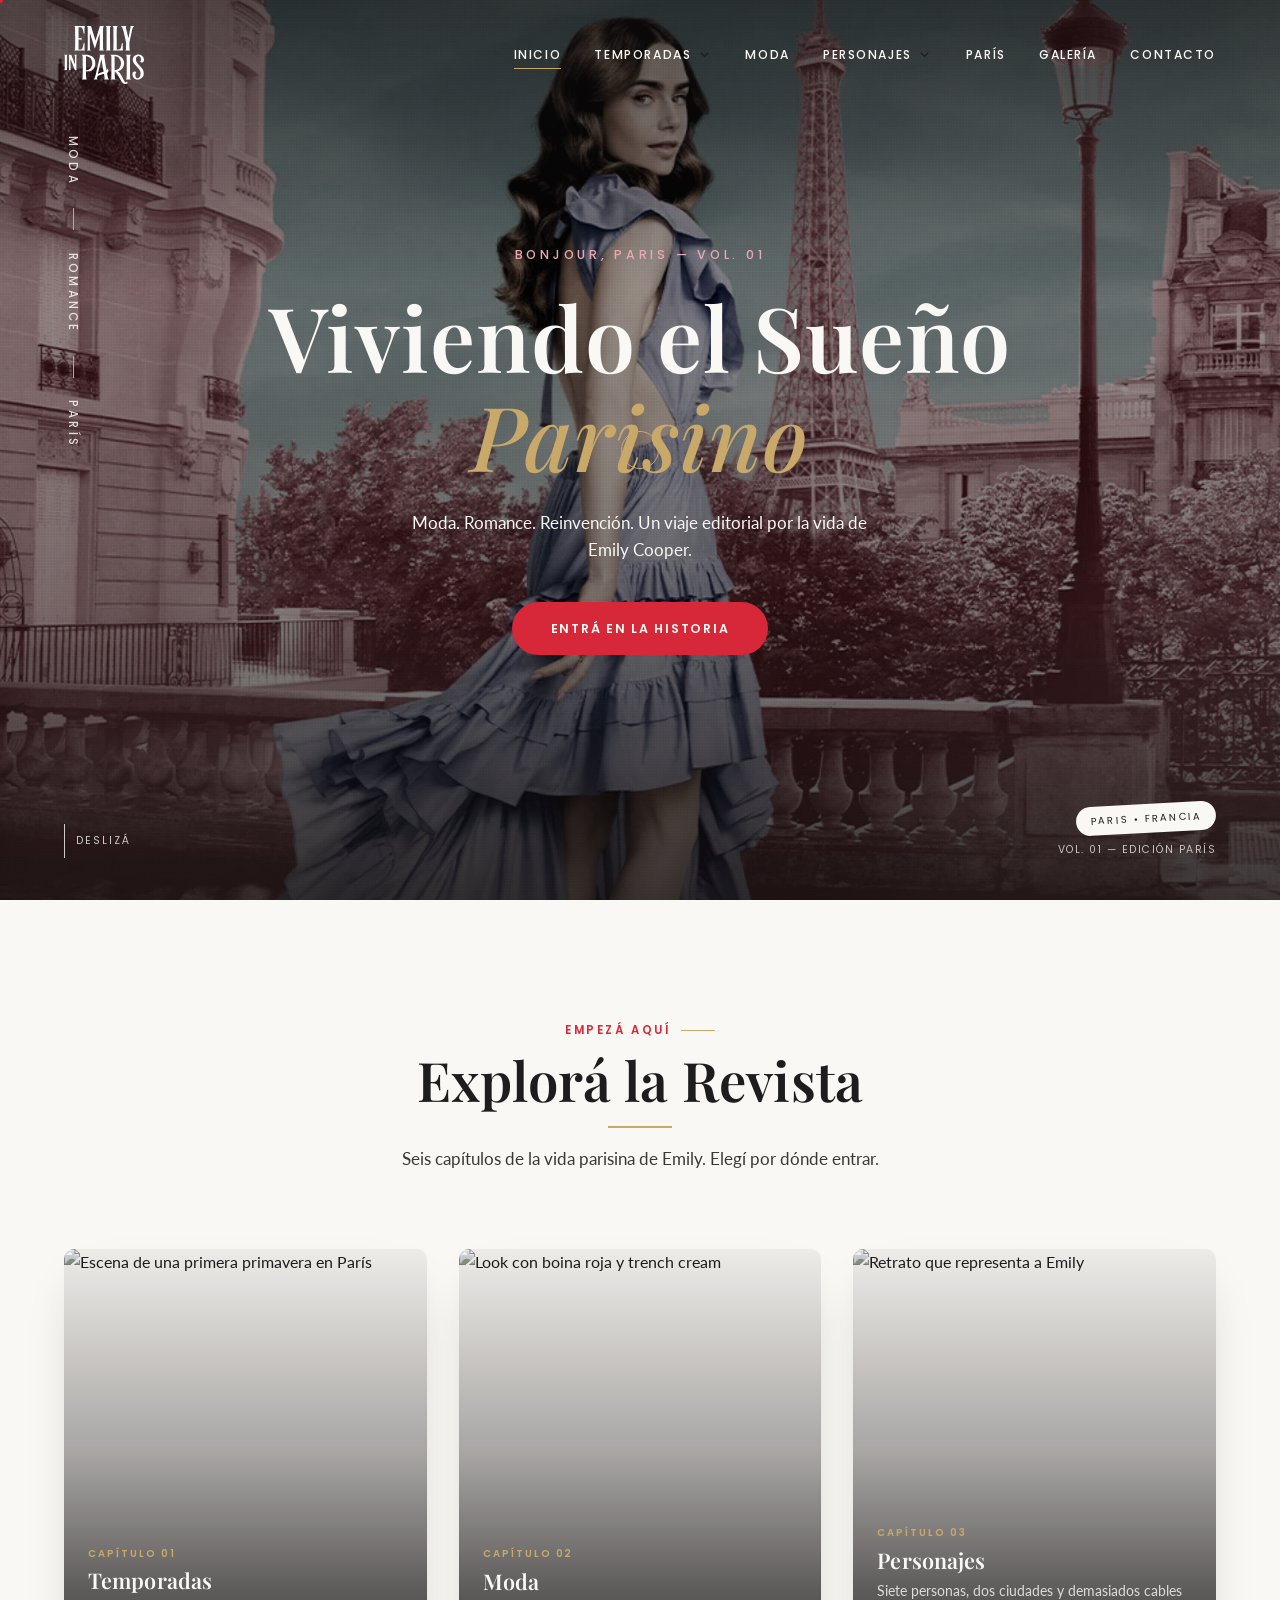
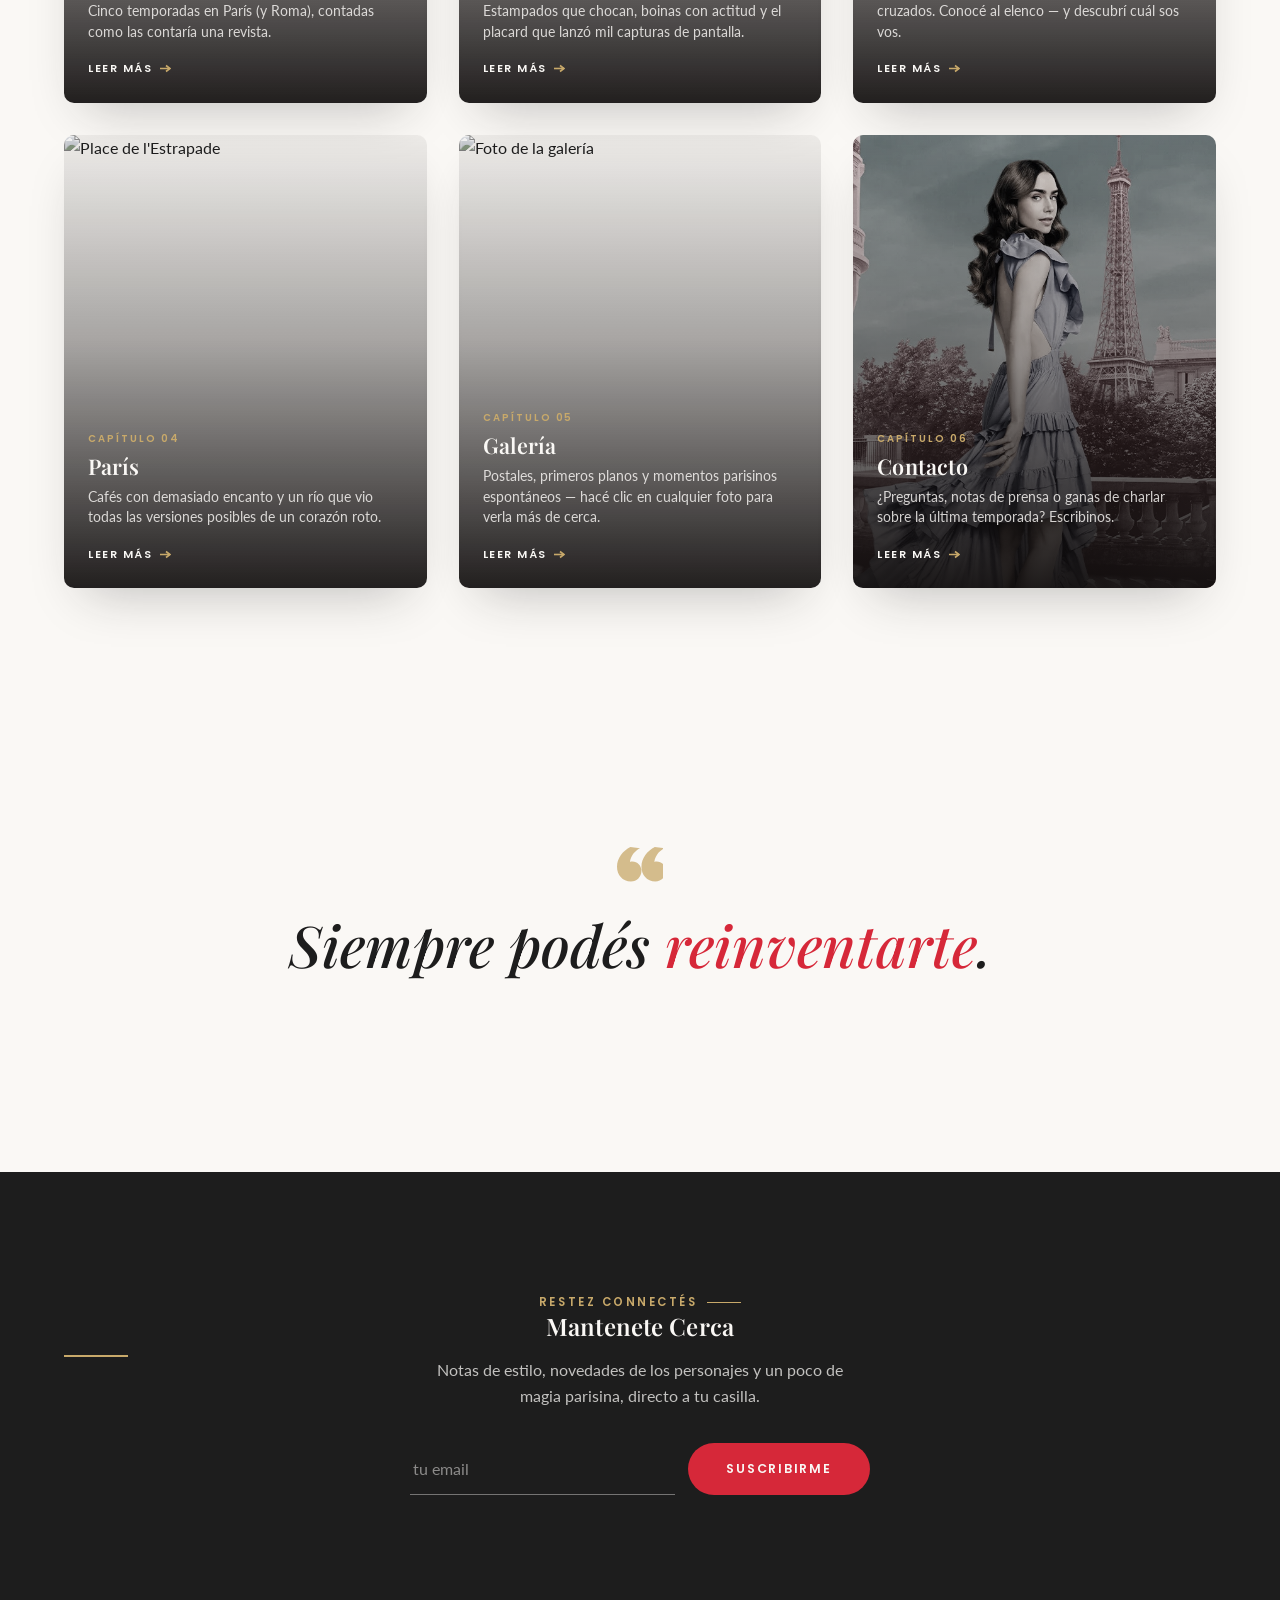
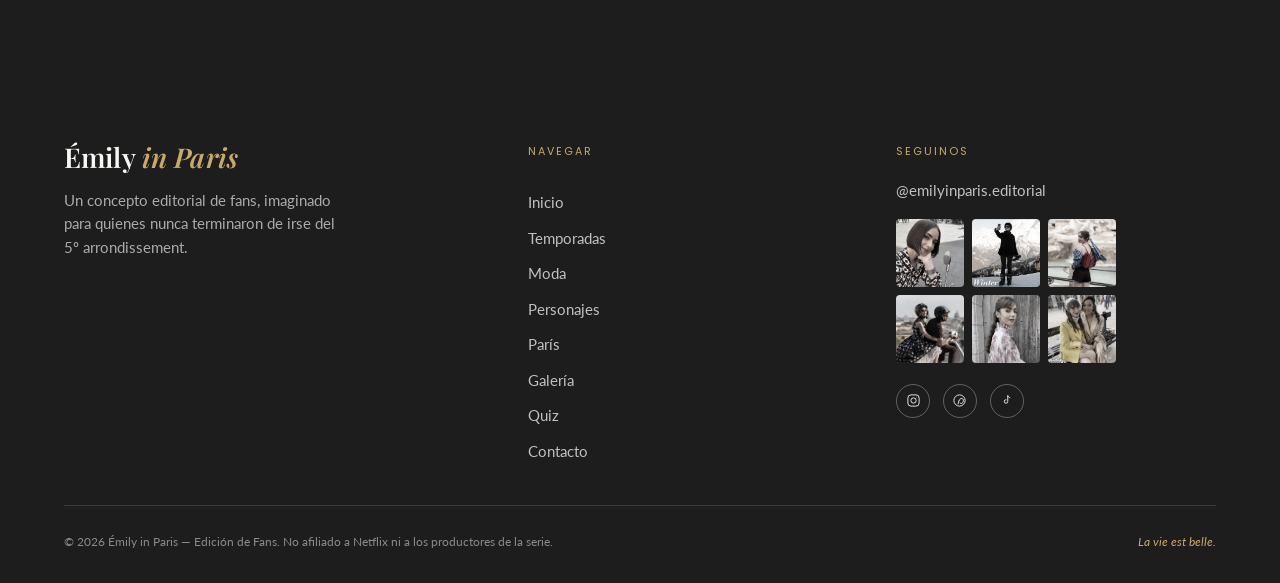
==== commit 23227034: "Ventanas html añadidas" ====
--- a/index.html
+++ b/index.html
@@ -13,54 +13,52 @@
 </head>
 <body>
 
-<!-- La fotografía a lo largo del sitio es placeholder (Lorem Picsum, sin derechos) representando fotos reales — reemplazá los valores src por fotos de producción. -->
+<!-- La fotografía a lo largo del sitio es placeholder (fotos de stock/prensa de la serie, sin derechos comerciales) representando fotos reales — reemplazá los valores src por fotos de producción propias antes de publicar. -->
 
 <!-- Cursor personalizado -->
 <div class="cursor-dot" id="cursorDot"></div>
 <div class="cursor-ring" id="cursorRing"><span id="cursorLabel"></span></div>
 
-<!-- ===== NAV ===== -->
 <header class="nav" id="nav">
   <div class="nav-inner">
-    <a href="#home" class="nav-logo">
-       <!-- <span >Émily</span><span class="nav-logo-sub">in&nbsp;Paris</span> -->
-      <img class="nav-logo-main nav-logo-img" src="./images/logo.svg" alt="Logo de Émily in Paris">
+    <a href="index.html" class="nav-logo">
+      <img class="nav-logo-main nav-logo-img" src="images/logo.svg" alt="Logo de Émily in Paris">
     </a>
     <nav class="nav-links" id="navLinks">
-      <a href="#home" class="nav-link">Inicio</a>
-
+      <a href="index.html" class="nav-link active">Inicio</a>
       <div class="nav-item has-dropdown">
-        <a href="#seasons" class="nav-link">Temporadas</a>
+        <a href="temporadas.html" class="nav-link">Temporadas</a>
         <button class="nav-caret" type="button" aria-label="Mostrar temporadas" aria-expanded="false">
           <svg viewBox="0 0 12 8"><polyline points="1,1 6,6 11,1"/></svg>
         </button>
         <div class="nav-dropdown">
-          <a href="#season-1" class="nav-link nav-sublink">Temporada 1</a>
-          <a href="#season-2" class="nav-link nav-sublink">Temporada 2</a>
-          <a href="#season-3" class="nav-link nav-sublink">Temporada 3</a>
-          <a href="#season-4" class="nav-link nav-sublink">Temporada 4</a>
-          <a href="#season-5" class="nav-link nav-sublink">Temporada 5</a>
-          <a href="#season-6-teaser" class="nav-link nav-sublink nav-sublink-muted">Temporada 6 · Próximamente</a>
+          <div class="nav-dropdown-inner">
+            <a href="temporadas.html#season-1" class="nav-link nav-sublink">Temporada 1</a>
+            <a href="temporadas.html#season-2" class="nav-link nav-sublink">Temporada 2</a>
+            <a href="temporadas.html#season-3" class="nav-link nav-sublink">Temporada 3</a>
+            <a href="temporadas.html#season-4" class="nav-link nav-sublink">Temporada 4</a>
+            <a href="temporadas.html#season-5" class="nav-link nav-sublink">Temporada 5</a>
+            <a href="temporadas.html#season-6-teaser" class="nav-link nav-sublink nav-sublink-muted">Temporada 6 · Próximamente</a>
+          </div>
         </div>
       </div>
-
-      <a href="#fashion" class="nav-link">Moda</a>
-
+      <a href="moda.html" class="nav-link">Moda</a>
       <div class="nav-item has-dropdown">
-        <a href="#characters" class="nav-link">Personajes</a>
+        <a href="personajes.html" class="nav-link">Personajes</a>
         <button class="nav-caret" type="button" aria-label="Mostrar personajes" aria-expanded="false">
           <svg viewBox="0 0 12 8"><polyline points="1,1 6,6 11,1"/></svg>
         </button>
         <div class="nav-dropdown">
-          <a href="#main-characters" class="nav-link nav-sublink">Principales</a>
-          <a href="#supporting-characters" class="nav-link nav-sublink">Secundarios</a>
+          <div class="nav-dropdown-inner">
+            <a href="personajes.html#main-characters" class="nav-link nav-sublink">Principales</a>
+            <a href="personajes.html#supporting-characters" class="nav-link nav-sublink">Secundarios</a>
+            <a href="personajes.html#quiz" class="nav-link nav-sublink">Quiz: ¿Qué Personaje Sos?</a>
+          </div>
         </div>
       </div>
-
-      <a href="#paris" class="nav-link">París</a>
-      <a href="#gallery" class="nav-link">Galería</a>
-      <a href="#quiz" class="nav-link">Quiz</a>
-      <a href="#contact" class="nav-link">Contacto</a>
+      <a href="paris.html" class="nav-link">París</a>
+      <a href="galeria.html" class="nav-link">Galería</a>
+      <a href="contacto.html" class="nav-link">Contacto</a>
     </nav>
     <button class="nav-toggle" id="navToggle" aria-label="Abrir menú" aria-expanded="false" aria-controls="navLinks">
       <span></span><span></span><span></span>
@@ -68,10 +66,9 @@
   </div>
 </header>
 
-<!-- ===== HERO ===== -->
 <section class="hero" id="home">
   <div class="hero-media">
-    <img src="./images/hero.jpg" alt="Mujer caminando por una calle parisina a la hora dorada" class="hero-img" id="heroImg">
+    <img src="images/hero.jpg" alt="Mujer caminando por una calle parisina a la hora dorada" class="hero-img" id="heroImg">
     <div class="hero-overlay"></div>
     <div class="hero-grain"></div>
   </div>
@@ -84,7 +81,7 @@
     <p class="hero-kicker">Bonjour, Paris — Vol. 01</p>
     <h1 class="hero-title">Viviendo el Sueño<br><em>Parisino</em></h1>
     <p class="hero-sub">Moda. Romance. Reinvención. Un viaje editorial por la vida de Emily Cooper.</p>
-    <a href="#seasons" class="btn btn-primary"><span>Entrá en la Historia</span></a>
+    <a href="temporadas.html" class="btn btn-primary"><span>Entrá en la Historia</span></a>
   </div>
 
   <div class="hero-issue">
@@ -92,583 +89,95 @@
     <span class="hero-vol">Vol. 01 — Edición París</span>
   </div>
 
-  <a href="#seasons" class="hero-scroll" aria-label="Desplazarse al contenido"><span></span>Deslizá</a>
+  <a href="#chapters" class="hero-scroll" aria-label="Desplazarse al contenido"><span></span>Deslizá</a>
 </section>
 
 <main>
 
-<!-- ===== SEASONS ===== -->
-<section class="seasons" id="seasons">
+<section class="hub" id="chapters">
   <div class="section-head" data-reveal>
-    <span class="eyebrow">Capítulo 01 — L'Histoire</span>
-    <h2>Cinco Temporadas en París (y Roma)</h2>
-    <p class="section-lede">Cada capítulo de la vida parisina de Emily, contado como lo haría una revista: en momentos, no en minutos.</p>
-  </div>
-
-  <div class="season-list">
-
-    <article class="season-row" id="season-1" data-reveal>
-      <span class="season-num">01</span>
-      <div class="season-media"><img src="https://es.web.img3.acsta.net/r_1920_1080/pictures/20/07/23/11/42/1325812.jpg" alt="Una primera primavera en París" loading="lazy"></div>
-      <div class="season-copy">
-        <span class="season-tag">Temporada 1 · 2020</span>
-        <h3>Bonjour, Paris</h3>
-        <p>Una ejecutiva de marketing de Chicago aterriza en el 5º arrondissement sin saber una palabra de francés y sin ninguna de las reglas. Su estilo es la contracara total de la elegancia parisina: estampados que chocan entre sí, boinas rojas imposibles de ignorar y una obsesión por publicar cada café con leche. París se resiste. Después, se rinde.</p>
-        <div class="season-meta">
-          <div class="season-palette">
-            <span class="swatch" style="background:#D62839"></span>
-            <span class="swatch" style="background:#2F5DAA"></span>
-            <span class="swatch" style="background:#C8A96A"></span>
-            <span class="swatch" style="background:#1D1D1D"></span>
-          </div>
-          <p class="season-influence"><strong>Influencia</strong> El corporativo de Chicago choca de frente con la alta costura francesa.</p>
-        </div>
-      </div>
-    </article>
-
-    <article class="season-row season-row-alt" id="season-2" data-reveal>
-      <span class="season-num">02</span>
-      <div class="season-media"><img src="https://es.web.img2.acsta.net/r_1280_720/pictures/21/09/24/01/29/1133738.jpg" alt="Una segunda temporada de decisiones" loading="lazy"></div>
-      <div class="season-copy">
-        <span class="season-tag">Temporada 2 · 2021</span>
-        <h3>La Vie Continue</h3>
-        <p>Con Savoir renombrada y su francés apenas mejor, Emily empieza a filtrar su identidad americana a través del lente parisino: los colores siguen siendo intensos, pero las siluetas se afinan y los sacos ya entienden de sastrería francesa. El corazón, en cambio, sigue tan desordenado como siempre.</p>
-        <div class="season-meta">
-          <div class="season-palette">
-            <span class="swatch" style="background:#7A2E4A"></span>
-            <span class="swatch" style="background:#2F5DAA"></span>
-            <span class="swatch" style="background:#C8A96A"></span>
-            <span class="swatch" style="background:#E8A9B5"></span>
-          </div>
-          <p class="season-influence"><strong>Influencia</strong> Sastrería francesa con acentos de joyería y tonos más profundos.</p>
-        </div>
-      </div>
-    </article>
-
-    <article class="season-row" id="season-3" data-reveal>
-      <span class="season-num">03</span>
-      <div class="season-media"><img src="https://es.web.img3.acsta.net/r_1280_720/pictures/22/09/23/11/37/0746502.jpg" alt="Una tercera temporada de nuevos comienzos" loading="lazy"></div>
-      <div class="season-copy">
-        <span class="season-tag">Temporada 3 · 2022</span>
-        <h3>Nouveaux Chapitres</h3>
-        <p>Sylvie se va, Savoir se parte en dos y Emily tiene que elegir bando. Su guardarropa se vuelve más audaz para la noche —lentejuelas, sedas, un vestido de novia que no es el suyo— mientras la agencia y la amistad con Camille se ponen a prueba en un casamiento que cierra la temporada en un castillo de Champagne.</p>
-        <div class="season-meta">
-          <div class="season-palette">
-            <span class="swatch" style="background:#1D1D1D"></span>
-            <span class="swatch" style="background:#C8A96A"></span>
-            <span class="swatch" style="background:#B9B4AC"></span>
-            <span class="swatch" style="background:#D62839"></span>
-          </div>
-          <p class="season-influence"><strong>Influencia</strong> Lentejuelas y sedas de gala para una temporada de rupturas y decisiones.</p>
-        </div>
-      </div>
-    </article>
-
-    <article class="season-row season-row-alt" id="season-4" data-reveal>
-      <span class="season-num">04</span>
-      <div class="season-media"><img src="https://es.web.img3.acsta.net/r_1280_720/img/06/d5/06d574c16b5729488f1a6d223bf61cfa.jpg" alt="Una cuarta temporada, plenamente instalada" loading="lazy"></div>
-      <div class="season-copy">
-        <span class="season-tag">Temporada 4 · 2024</span>
-        <h3>Toujours Paris</h3>
-        <p>Agence Grateau se consolida, Gabriel abre su propio restaurante y Emily conoce a Marcello, heredero de una casa de cachemira italiana. La temporada termina con una escapada a Roma que lo cambia todo: por primera vez, París no es el único lugar que la llama.</p>
-        <div class="season-meta">
-          <div class="season-palette">
-            <span class="swatch" style="background:#C1653B"></span>
-            <span class="swatch" style="background:#C8A96A"></span>
-            <span class="swatch" style="background:#E8A9B5"></span>
-            <span class="swatch" style="background:#F1ECE4"></span>
-          </div>
-          <p class="season-influence"><strong>Influencia</strong> El beige parisino empieza a mezclarse con las primeras notas de Italia.</p>
-        </div>
-      </div>
-    </article>
-
-    <article class="season-row" id="season-5" data-reveal>
-      <span class="season-num">05</span>
-      <div class="season-media"><img src="https://es.web.img2.acsta.net/r_1280_720/img/e0/30/e0304e8b4b894ee876c7e91b9a8d0d10.jpg" alt="Una quinta temporada entre París y Roma" loading="lazy"></div>
-      <div class="season-copy">
-        <span class="season-tag">Temporada 5 · 2025</span>
-        <h3>La Dolce Emily</h3>
-        <p>Emily se muda a Roma para abrir la oficina italiana de Agence Grateau, dividiendo su vida entre dos ciudades y dos idiomas. Su estilo absorbe siluetas más sueltas y colores tierra inspirados en la Toscana, sin perder nunca esa base parisina. Un secreto amenaza su amistad más cercana justo cuando todo parecía, por fin, acomodarse.</p>
-        <div class="season-meta">
-          <div class="season-palette">
-            <span class="swatch" style="background:#C1653B"></span>
-            <span class="swatch" style="background:#8A8B5C"></span>
-            <span class="swatch" style="background:#C8A96A"></span>
-            <span class="swatch" style="background:#F1ECE4"></span>
-          </div>
-          <p class="season-influence"><strong>Influencia</strong> Siluetas sueltas y paleta tierra, inspiradas en la Toscana y en Roma.</p>
-        </div>
-      </div>
-    </article>
-
-    <article class="season-teaser" id="season-6-teaser" data-reveal>
-      <span class="season-teaser-num">06</span>
-      <div class="season-teaser-copy">
-        <span class="season-teaser-tag">Próximamente</span>
-        <h3>Temporada 6 — Confirmada por Netflix</h3>
-        <p>Todavía no hay fecha de estreno, pero la producción ya fue confirmada oficialmente. Mientras esperamos, seguimos analizando cada detalle de las primeras cinco temporadas.</p>
-      </div>
-    </article>
-
-  </div>
-</section>
-
-<!-- ===== FASHION ===== -->
-<section class="fashion" id="fashion">
-  <div class="section-head" data-reveal>
-    <span class="eyebrow">Capítulo 02 — La Mode</span>
-    <h2>El Vestidor</h2>
-    <p class="section-lede">Estampados que chocan, boinas con actitud y looks que se leen como oraciones completas. Este es el placard que lanzó mil capturas de pantalla.</p>
-  </div>
-
-  <div class="fashion-grid">
-
-    <article class="fashion-card" data-reveal>
-      <div class="fashion-media">
-        <img src="https://img.buzzfeed.com/buzzfeed-static/static/2021-12/22/20/asset/dbb8a544b7f3/sub-buzz-1048-1640204741-10.jpg?crop=1506:1800;0,0&downsize=900:*&output-format=auto&output-quality=auto" alt="Look con boina roja y trench cream" loading="lazy">
-        <span class="fashion-shine"></span>
-      </div>
-      <div class="fashion-overlay">
-        <span class="fashion-season">Temporada 1 · Look 03</span>
-        <h3>El Momento Boina</h3>
-        <p>Una boina roja, una trench cream y la audacia justa para usar las dos juntas a la oficina.</p>
-      </div>
-    </article>
-
-    <article class="fashion-card" data-reveal>
-      <div class="fashion-media">
-        <img src="https://people.com/thmb/47MvlM3A0oJMEKLwVys7bbPMgAY=/4000x0/filters:no_upscale():max_bytes(150000):strip_icc():focal(589x0:591x2)/emily-in-paris-best-looks-5-ad3644ea35f34d42a2643036f135c50e.jpg" alt="Look de oficina con blazer sastrero" loading="lazy">
-        <span class="fashion-shine"></span>
-      </div>
-      <div class="fashion-overlay">
-        <span class="fashion-season">Temporada 1 · Look 07</span>
-        <h3>Poder de Oficina</h3>
-        <p>Hombros marcados, una silueta digna de Savoir y tacos que significan negocios.</p>
-      </div>
-    </article>
-
-    <article class="fashion-card" data-reveal>
-      <div class="fashion-media">
-        <img src="https://encrypted-tbn0.gstatic.com/images?q=tbn:ANd9GcTCmmV1WijwouffaP6fCbEQa00QSAkoOnDeMV5jQ9p0pfpcVVJH6Z3JWWc&s=10" alt="Vestido de vichy para salir a un café" loading="lazy">
-        <span class="fashion-shine"></span>
-      </div>
-      <div class="fashion-overlay">
-        <span class="fashion-season">Temporada 2 · Look 02</span>
-        <h3>Café Chic</h3>
-        <p>Vichy, chatitas y un croissant sostenido como si fuera un accesorio de pasarela.</p>
-      </div>
-    </article>
-
-    <article class="fashion-card" data-reveal>
-      <div class="fashion-media">
-        <img src="https://hips.hearstapps.com/hmg-prod/images/gettyimages-2250380980-693fd74ba6501.jpg" alt="Vestido de lentejuelas para una gala" loading="lazy">
-        <span class="fashion-shine"></span>
-      </div>
-      <div class="fashion-overlay">
-        <span class="fashion-season">Temporada 2 · Look 11</span>
-        <h3>Noche de Gala</h3>
-        <p>Lentejuelas de arriba abajo, pensadas para una entrada triunfal por una escalera.</p>
-      </div>
-    </article>
-
-    <article class="fashion-card" data-reveal>
-      <div class="fashion-media">
-        <img src="https://i.pinimg.com/736x/98/59/53/98595362e03a3203ec9381908eaa1f36.jpg" alt="Look a rayas para pasear por el mercado" loading="lazy">
-        <span class="fashion-shine"></span>
-      </div>
-      <div class="fashion-overlay">
-        <span class="fashion-season">Temporada 3 · Look 04</span>
-        <h3>Domingo de Mercado</h3>
-        <p>Rayas marineras y pantalones anchos, vestida para pasear, no para trabajar.</p>
-      </div>
-    </article>
-
-    <article class="fashion-card" data-reveal>
-      <div class="fashion-media">
-        <img src="https://media.vogue.es/photos/66e842a1589fe5158b952c89/2:3/w_2560%2Cc_limit/EIP_410_Unit_01276R.jpg" alt="Vestido floral en una terraza" loading="lazy">
-        <span class="fashion-shine"></span>
-      </div>
-      <div class="fashion-overlay">
-        <span class="fashion-season">Temporada 4 · Look 01</span>
-        <h3>Romance en la Terraza</h3>
-        <p>Un vestido floral hecho para la hora dorada y una sola vista que vale la pena.</p>
-      </div>
-    </article>
-
-  </div>
-</section>
-
-<!-- ===== CHARACTERS ===== -->
-<section class="characters" id="characters">
-  <div class="section-head" data-reveal>
-    <span class="eyebrow">Capítulo 03 — Le Cast</span>
-    <h2>Personajes</h2>
-    <p class="section-lede">Siete personas, dos ciudades y demasiados cables cruzados. Conocé al elenco detrás del caos.</p>
-  </div>
-
-  <h3 class="subsection-title" id="main-characters" data-reveal>Personajes Principales</h3>
-
-  <div class="character-carousel" data-reveal>
-    <div class="character-row character-row-main" id="mainCharacterCarousel" role="region" aria-label="Carrusel de personajes principales">
-
-    <article class="character-card is-active" tabindex="0">
-      <div class="character-media"><img src="https://media.vogue.mx/photos/5faeaa006a65a5056f552df6/2:3/w_2560%2Cc_limit/EIP_101_Unit_00278R.jpg" alt="Retrato que representa a Emily" loading="lazy"></div>
-      <div class="character-copy">
-        <span class="character-role">La Soñadora</span>
-        <h3>Emily</h3>
-        <p class="character-quote">"Vine por un año. París tenía otros planes."</p>
-        <p class="character-arc">De pasante perdida en el 5º arrondissement a directora de la oficina de Roma: pasó de sobrevivir el choque cultural a liderar dos ciudades a la vez, sin perder nunca su costado más caótico.</p>
-      </div>
-    </article>
-
-    <article class="character-card" tabindex="0">
-      <div class="character-media"><img src="https://static.wikia.nocookie.net/spykids-mc/images/3/31/EIP_Mindy-Infobox.png/revision/latest?cb=20241029045100" alt="Retrato que representa a Mindy" loading="lazy"></div>
-      <div class="character-copy">
-        <span class="character-role">La Estrella</span>
-        <h3>Mindy</h3>
-        <p class="character-quote">"La vida es demasiado corta para cantar en voz baja."</p>
-        <p class="character-arc">De niñera a cantante de cabaret y ahora posible protagonista de un triángulo amoroso con Alfie: su evolución es puro coraje escénico, temporada tras temporada.</p>
-      </div>
-    </article>
-
-    <article class="character-card" tabindex="0">
-      <div class="character-media"><img src="https://media.vogue.mx/photos/63a40039da95029016c29d13/2:3/w_2560%2Cc_limit/lucas-bravo-gabriel-emily-in-paris.jpg" alt="Retrato que representa a Gabriel" loading="lazy"></div>
-      <div class="character-copy">
-        <span class="character-role">El Chef</span>
-        <h3>Gabriel</h3>
-        <p class="character-quote">"Buena comida, corazón honesto."</p>
-        <p class="character-arc">De cocinero de un bistró prestado a dueño de su propio restaurante: su vínculo con Emily —y con Camille— define buena parte del pulso romántico de la serie.</p>
-      </div>
-    </article>
-
-    <article class="character-card" tabindex="0">
-      <div class="character-media"><img src="https://www.lavanguardia.com/files/og_thumbnail/uploads/2022/04/12/6255441de687c.jpeg" alt="Retrato que representa a Alfie" loading="lazy"></div>
-      <div class="character-copy">
-        <span class="character-role">El Realista</span>
-        <h3>Alfie</h3>
-        <p class="character-quote">"Yo no hago romance. Normalmente."</p>
-        <p class="character-arc">El banquero británico que juró no enamorarse en París se fue, volvió en la temporada 5 y ahora comparte una química inesperada con Mindy.</p>
-      </div>
-    </article>
-
-    <article class="character-card" tabindex="0">
-      <div class="character-media"><img src="https://static.wikia.nocookie.net/spykids-mc/images/1/15/Camille-Infobox.jpg/revision/latest?cb=20240916034232" alt="Retrato que representa a Camille" loading="lazy"></div>
-      <div class="character-copy">
-        <span class="character-role">El Alma Antigua</span>
-        <h3>Camille</h3>
-        <p class="character-quote">"Familia, vino y amor complicado."</p>
-        <p class="character-arc">Presente en las primeras cuatro temporadas como la mejor amiga —y a veces rival— de Emily, se despide de la serie tras su casamiento con Gabriel en la temporada 3.</p>
-      </div>
-    </article>
-
-    <article class="character-card" tabindex="0">
-      <div class="character-media"><img src="https://hips.hearstapps.com/hmg-prod/images/sylvie-emily-en-paris-4-1642790687.jpg?crop=0.5634357762017337xw:1xh;center,top&resize=640:*" alt="Retrato que representa a Sylvie" loading="lazy"></div>
-      <div class="character-copy">
-        <span class="character-role">La Directrice</span>
-        <h3>Sylvie</h3>
-        <p class="character-quote">"El chic no es un disfraz. Es una actitud."</p>
-        <p class="character-arc">De jefa temida en Savoir a fundadora de su propia agencia: es la brújula de estilo —y de sarcasmo— de toda la serie.</p>
-      </div>
-    </article>
-
-    </div>
-    <div class="character-carousel-controls" aria-label="Controles del carrusel">
-      <button type="button" class="character-carousel-btn" id="characterPrev" aria-label="Ver personaje anterior">←</button>
-      <span class="character-carousel-hint">Deslizá sobre un retrato</span>
-      <button type="button" class="character-carousel-btn" id="characterNext" aria-label="Ver personaje siguiente">→</button>
-    </div>
-  </div>
-
-  <article class="character-spotlight" data-reveal>
-    <div class="character-spotlight-media">
-      <img src="https://media.glamour.mx/photos/66c62cbcc85bfaf0ae1845f9/2:3/w_1332,h_1998,c_limit/marcello-emily-in-paris-temporada-4.jpg" alt="Retrato que representa a Marcello" loading="lazy">
-    </div>
-    <div class="character-spotlight-copy">
-      <span class="character-role">El Recién Llegado</span>
-      <h3>Marcello Muratori</h3>
-      <p class="character-quote">"Roma no compite con París. Simplemente, también conquista."</p>
-      <p>Heredero de una casa de cachemira en Roma, Marcello aparece en la temporada 4 y se convierte en uno de los pilares de la temporada 5, cuando Emily se muda a Italia para abrir la oficina de Agence Grateau. Su romance con Emily traslada parte de la estética de la serie del beige parisino a los tonos cálidos de la Toscana.</p>
-    </div>
-  </article>
-
-  <h3 class="subsection-title" id="supporting-characters" data-reveal>Personajes Secundarios</h3>
-
-  <div class="character-row character-row-secondary">
-
-    <article class="character-card" data-reveal>
-      <div class="character-media"><img src="https://m.media-amazon.com/images/M/MV5BNWUwZTQ1OTctMWU4My00MjYzLThkOWYtMzQyMzg0OGZmMjBhXkEyXkFqcGc@._V1_.jpg" alt="Retrato que representa a Luc" loading="lazy"></div>
-      <div class="character-copy">
-        <span class="character-role">El Filósofo de Oficina</span>
-        <h3>Luc</h3>
-        <p class="character-quote">"El trabajo es solo una parte de la vida, no toda."</p>
-      </div>
-    </article>
-
-    <article class="character-card character-card-alt" data-reveal>
-      <div class="character-media"><img src="https://hips.hearstapps.com/hmg-prod/images/eip-101-unit-00232r-3d1f78b-1602526371.jpg?crop=0.668xw:1.00xh;0.114xw,0&resize=640:*" alt="Retrato que representa a Julien" loading="lazy"></div>
-      <div class="character-copy">
-        <span class="character-role">El Estratega</span>
-        <h3>Julien</h3>
-        <p class="character-quote">"El detalle lo es todo, chérie."</p>
-      </div>
-    </article>
-
-    <article class="character-card" data-reveal>
-      <div class="character-media"><img src="https://hips.hearstapps.com/hmg-prod/images/emily-in-paris-n-s4-e3-00-27-23-06rc-66be5bcc0df3b.jpg?crop=0.668xw:1.00xh;0.250xw,0&resize=1200:*" alt="Retrato que representa a Nicolas" loading="lazy"></div>
-      <div class="character-copy">
-        <span class="character-role">El Heredero</span>
-        <h3>Nicolas</h3>
-        <p class="character-quote">"Los negocios y el amor no siempre se llevan bien."</p>
-      </div>
-    </article>
-
-    <article class="character-card character-card-alt" data-reveal>
-      <div class="character-media"><img src="https://encrypted-tbn0.gstatic.com/images?q=tbn:ANd9GcTDSGjxHsum9SQ4DA0p-tr8ndz6WDr0Gz3H--VyBqDZR9Chx8-KlYT_hTo&s=10" alt="Retrato que representa a Antoine" loading="lazy"></div>
-      <div class="character-copy">
-        <span class="character-role">El Cliente Encantador</span>
-        <h3>Antoine</h3>
-        <p class="character-quote">"El perfume correcto lo cambia todo."</p>
-      </div>
-    </article>
-
-    <article class="character-card" data-reveal>
-      <div class="character-media"><img src="https://www.datocms-assets.com/70938/1723454162-1723101831-img_8340.jpeg?auto=format%2Ccompress&cs=srgb" alt="Retrato que representa a Laurent" loading="lazy"></div>
-      <div class="character-copy">
-        <span class="character-role">El Anfitrión</span>
-        <h3>Laurent G</h3>
-        <p class="character-quote">"En Saint-Tropez, todo se resuelve con rosé."</p>
-      </div>
-    </article>
-
-    <article class="character-card character-card-alt" data-reveal>
-      <div class="character-media"><img src="https://assets.capitalfm.com/2020/39/who-plays-pierre-cadault-in-emily-in-paris---jean-christophe-bouvet-1601405069-view-0.jpg" alt="Retrato que representa a Pierre" loading="lazy"></div>
-      <div class="character-copy">
-        <span class="character-role">El Maestro</span>
-        <h3>Pierre Cadault</h3>
-        <p class="character-quote">"La moda no se explica. Se impone."</p>
-      </div>
-    </article>
-
-  </div>
-</section>
-
-<!-- ===== PARIS ===== -->
-<section class="paris" id="paris">
-  <div class="section-head" data-reveal>
-    <span class="eyebrow">Capítulo 04 — La Ville</span>
-    <h2>París, Como Escenario</h2>
-    <p class="section-lede">Cafés con demasiado encanto, calles que se fotografían solas y un río que vio todas las versiones posibles de un corazón roto. Estas son locaciones reales donde se filmó la serie.</p>
-  </div>
-
-  <div class="paris-grid">
-    <a class="paris-item span-tall" data-reveal href="#gallery">
-      <img src="https://images.unsplash.com/photo-1728059491756-8f97ea19ce05?ixid=M3w0NzkzMTh8MHwxfHNlYXJjaHwyfHxQbGFjZSUyMGRlJTIwbCUyN0VzdHJhcGFkZXxlbnwwfHx8fDE3NjA5NjY3NDV8MA&ixlib=rb-4.1.0&auto=format&w=1080&h=1350&fit=crop&q=80" alt="Place de l'Estrapade" loading="lazy">
-      <span class="paris-label">Place de l'Estrapade</span>
-      <span class="paris-caption">El edificio real del 5º arrondissement donde vive Emily. La fuente de la plaza aparece en varias escenas.</span>
-    </a>
-    <a class="paris-item" data-reveal href="#gallery">
-      <img src="https://hips.hearstapps.com/hmg-prod/images/elle-faust-pont-alexandre-iii-emily-in-paris-1602171063.png?resize=980:*" alt="Pont Alexandre III" loading="lazy">
-      <span class="paris-label">Pont Alexandre III</span>
-      <span class="paris-caption">El puente donde el equipo de Savoir filma el comercial de perfume del primer episodio.</span>
-    </a>
-    <a class="paris-item" data-reveal href="#gallery">
-      <img src="https://www.obonparis.com/uploads/EMILY%20IN%20PARIS/EMILY%20-%20THUY%20VERSION-06.jpeg" alt="Terra Nera" loading="lazy">
-      <span class="paris-label">Terra Nera</span>
-      <span class="paris-caption">El restaurante italiano que interpreta el bistró de Gabriel a lo largo de las cinco temporadas.</span>
-    </a>
-    <a class="paris-item span-tall" data-reveal href="#gallery">
-      <img src="https://encrypted-tbn0.gstatic.com/images?q=tbn:ANd9GcRYAegBqoMIimLLmMtwaMToW0OX27N1ilZdK5urBWc4oQ&s=10" alt="Place de Valois" loading="lazy">
-      <span class="paris-label">Place de Valois</span>
-      <span class="paris-caption">La fachada de la oficina de Savoir y, después, de Agence Grateau, a metros del Louvre.</span>
-    </a>
-    <a class="paris-item span-wide" data-reveal href="#gallery">
-      <img src="https://s3.eu-west-1.amazonaws.com/ryo-prod-public-398019065442/03_jardin_du_luxembourg_pic_ed6c0ce310.jpg" alt="Jardin du Luxembourg" loading="lazy">
-      <span class="paris-label">Jardin du Luxembourg</span>
-      <span class="paris-caption">El parque donde Emily sale a correr casi todas las mañanas.</span>
-    </a>
-    <a class="paris-item" data-reveal href="#gallery">
-      <img src="https://cdn.prod.rexby.com/image/7fccf313ab4f46d4ac7ddea06b570e3a?format=webp&width=1080&height=1350&quality=80" alt="Café de Flore" loading="lazy">
-      <span class="paris-label">Café de Flore</span>
-      <span class="paris-caption">El café de Saint-Germain-des-Prés donde Emily conoce a Thomas en la primera temporada.</span>
-    </a>
-    <a class="paris-item" data-reveal href="#gallery">
-      <img src="https://www.travelandleisure.com/thmb/QTi_wrRXcNqPrhLL-extCxxXVeM=/1500x0/filters:no_upscale():max_bytes(150000):strip_icc()/palais-garnier-opera-house-paris-EMILYLOCALES1020-ab5222b1590445c4ac1c55d2a7fcad81.jpg" alt="Palais Garnier" loading="lazy">
-      <span class="paris-label">Palais Garnier</span>
-      <span class="paris-caption">La ópera donde transcurre la icónica escena del ballet en la temporada 1.</span>
-    </a>
-    <a class="paris-item" data-reveal href="#gallery">
-      <img src="https://fredericmagazine.com/wp-content/uploads/2024/09/Screening-Room_Emily-in-Paris_Colonne-Vendome_105_Unit_00328R.jpg" alt="Place Vendôme" loading="lazy">
-      <span class="paris-label">Place Vendôme</span>
-      <span class="paris-caption">La plaza de alta joyería donde Emily conoce al diseñador Pierre Cadault.</span>
-    </a>
-  </div>
-</section>
-
-<!-- ===== GALLERY ===== -->
-<section class="gallery" id="gallery">
-  <div class="section-head" data-reveal>
-    <span class="eyebrow">Capítulo 05 — L'Objectif</span>
-    <h2>Galería</h2>
-    <p class="section-lede">Postales, primeros planos y momentos parisinos espontáneos — hacé clic en cualquier foto para verla más de cerca.</p>
-  </div>
-
-  <div class="masonry" id="masonry">
-    <button class="masonry-item" type="button" data-reveal aria-label="Abrir foto 1 de la galería"><img src="https://es.web.img2.acsta.net/r_1280_720/pictures/20/09/30/21/10/2604971.jpg" alt="Foto de la galería" loading="lazy"></button>
-    <button class="masonry-item" type="button" data-reveal aria-label="Abrir foto 2 de la galería"><img src="https://es.web.img2.acsta.net/r_1280_720/pictures/20/08/27/11/50/2908449.jpg" alt="Foto de la galería" loading="lazy"></button>
-    <button class="masonry-item" type="button" data-reveal aria-label="Abrir foto 3 de la galería"><img src="https://es.web.img2.acsta.net/r_1280_720/pictures/20/09/30/09/14/2556499.jpg" alt="Foto de la galería" loading="lazy"></button>
-    <button class="masonry-item" type="button" data-reveal aria-label="Abrir foto 4 de la galería"><img src="https://es.web.img3.acsta.net/r_1280_720/pictures/22/09/23/11/37/0716863.jpg" alt="Foto de la galería" loading="lazy"></button>
-    <button class="masonry-item" type="button" data-reveal aria-label="Abrir foto 5 de la galería"><img src="https://es.web.img3.acsta.net/r_1280_720/pictures/20/09/22/10/24/0665087.jpg" alt="Foto de la galería" loading="lazy"></button>
-    <button class="masonry-item" type="button" data-reveal aria-label="Abrir foto 6 de la galería"><img src="https://es.web.img3.acsta.net/r_1280_720/img/1d/0b/1d0b7c7d7b18ef658c04e9dad6c4b9a4.jpg" alt="Foto de la galería" loading="lazy"></button>
-    <button class="masonry-item" type="button" data-reveal aria-label="Abrir foto 7 de la galería"><img src="https://es.web.img3.acsta.net/r_1280_720/pictures/20/07/23/11/42/1341413.jpg" alt="Foto de la galería" loading="lazy"></button>
-    <button class="masonry-item" type="button" data-reveal aria-label="Abrir foto 8 de la galería"><img src="https://es.web.img2.acsta.net/r_1280_720/pictures/22/09/23/11/37/0520304.jpg" alt="Foto de la galería" loading="lazy"></button>
-    <button class="masonry-item" type="button" data-reveal aria-label="Abrir foto 9 de la galería"><img src="https://es.web.img3.acsta.net/r_1280_720/img/52/73/52736d1bab2a98ca31a51c82f725850e.jpg" alt="Foto de la galería" loading="lazy"></button>
-    <button class="masonry-item" type="button" data-reveal aria-label="Abrir foto 10 de la galería"><img src="https://es.web.img3.acsta.net/r_1280_720/pictures/22/09/23/11/37/0690343.jpg" alt="Foto de la galería" loading="lazy"></button>
-    <button class="masonry-item" type="button" data-reveal aria-label="Abrir foto 11 de la galería"><img src="https://es.web.img3.acsta.net/r_1280_720/pictures/22/09/23/11/37/0578023.jpg" alt="Foto de la galería" loading="lazy"></button>
-    <button class="masonry-item" type="button" data-reveal aria-label="Abrir foto 12 de la galería"><img src="https://es.web.img3.acsta.net/r_1280_720/img/75/d8/75d8eabb69707bee864bdf8d7ee28493.jpg" alt="Foto de la galería" loading="lazy"></button>
-  </div>
-</section>
-
-<!-- ===== QUOTE ===== -->
+    <span class="eyebrow">Empezá Aquí</span>
+    <h2>Explorá la Revista</h2>
+    <p class="section-lede">Seis capítulos de la vida parisina de Emily. Elegí por dónde entrar.</p>
+  </div>
+
+  <div class="hub-grid">
+    <a class="hub-card" href="temporadas.html" data-reveal>
+      <div class="hub-card-media"><img src="https://es.web.img3.acsta.net/r_1920_1080/pictures/20/07/23/11/42/1325812.jpg" alt="Escena de una primera primavera en París" loading="lazy"></div>
+      <div class="hub-card-copy">
+        <span class="hub-card-num">Capítulo 01</span>
+        <h3>Temporadas</h3>
+        <p>Cinco temporadas en París (y Roma), contadas como las contaría una revista.</p>
+        <span class="hub-card-cta">Leer más <svg viewBox="0 0 12 8"><polyline points="1,4 11,4"/><polyline points="7,1 11,4 7,7"/></svg></span>
+      </div>
+    </a>
+    <a class="hub-card" href="moda.html" data-reveal>
+      <div class="hub-card-media"><img src="https://img.buzzfeed.com/buzzfeed-static/static/2021-12/22/20/asset/dbb8a544b7f3/sub-buzz-1048-1640204741-10.jpg?crop=1506:1800;0,0&downsize=900:*&output-format=auto&output-quality=auto" alt="Look con boina roja y trench cream" loading="lazy"></div>
+      <div class="hub-card-copy">
+        <span class="hub-card-num">Capítulo 02</span>
+        <h3>Moda</h3>
+        <p>Estampados que chocan, boinas con actitud y el placard que lanzó mil capturas de pantalla.</p>
+        <span class="hub-card-cta">Leer más <svg viewBox="0 0 12 8"><polyline points="1,4 11,4"/><polyline points="7,1 11,4 7,7"/></svg></span>
+      </div>
+    </a>
+    <a class="hub-card" href="personajes.html" data-reveal>
+      <div class="hub-card-media"><img src="https://media.vogue.mx/photos/5faeaa006a65a5056f552df6/2:3/w_2560%2Cc_limit/EIP_101_Unit_00278R.jpg" alt="Retrato que representa a Emily" loading="lazy"></div>
+      <div class="hub-card-copy">
+        <span class="hub-card-num">Capítulo 03</span>
+        <h3>Personajes</h3>
+        <p>Siete personas, dos ciudades y demasiados cables cruzados. Conocé al elenco — y descubrí cuál sos vos.</p>
+        <span class="hub-card-cta">Leer más <svg viewBox="0 0 12 8"><polyline points="1,4 11,4"/><polyline points="7,1 11,4 7,7"/></svg></span>
+      </div>
+    </a>
+    <a class="hub-card" href="paris.html" data-reveal>
+      <div class="hub-card-media"><img src="https://images.unsplash.com/photo-1728059491756-8f97ea19ce05?ixid=M3w0NzkzMTh8MHwxfHNlYXJjaHwyfHxQbGFjZSUyMGRlJTIwbCUyN0VzdHJhcGFkZXxlbnwwfHx8fDE3NjA5NjY3NDV8MA&ixlib=rb-4.1.0&auto=format&w=1080&h=1350&fit=crop&q=80" alt="Place de l'Estrapade" loading="lazy"></div>
+      <div class="hub-card-copy">
+        <span class="hub-card-num">Capítulo 04</span>
+        <h3>París</h3>
+        <p>Cafés con demasiado encanto y un río que vio todas las versiones posibles de un corazón roto.</p>
+        <span class="hub-card-cta">Leer más <svg viewBox="0 0 12 8"><polyline points="1,4 11,4"/><polyline points="7,1 11,4 7,7"/></svg></span>
+      </div>
+    </a>
+    <a class="hub-card" href="galeria.html" data-reveal>
+      <div class="hub-card-media"><img src="https://es.web.img2.acsta.net/r_1280_720/pictures/20/09/30/21/10/2604971.jpg" alt="Foto de la galería" loading="lazy"></div>
+      <div class="hub-card-copy">
+        <span class="hub-card-num">Capítulo 05</span>
+        <h3>Galería</h3>
+        <p>Postales, primeros planos y momentos parisinos espontáneos — hacé clic en cualquier foto para verla más de cerca.</p>
+        <span class="hub-card-cta">Leer más <svg viewBox="0 0 12 8"><polyline points="1,4 11,4"/><polyline points="7,1 11,4 7,7"/></svg></span>
+      </div>
+    </a>
+    <a class="hub-card" href="contacto.html" data-reveal>
+      <div class="hub-card-media"><img src="images/hero.jpg" alt="Calle parisina a la hora dorada" loading="lazy"></div>
+      <div class="hub-card-copy">
+        <span class="hub-card-num">Capítulo 06</span>
+        <h3>Contacto</h3>
+        <p>¿Preguntas, notas de prensa o ganas de charlar sobre la última temporada? Escribinos.</p>
+        <span class="hub-card-cta">Leer más <svg viewBox="0 0 12 8"><polyline points="1,4 11,4"/><polyline points="7,1 11,4 7,7"/></svg></span>
+      </div>
+    </a>
+  </div>
+</section>
+
+</main>
+
 <section class="quote-section">
   <svg class="quote-mark" viewBox="0 0 64 48" aria-hidden="true"><path d="M18.6 0C8.3 4.9 0 15.9 0 27.4 0 38.4 7.4 48 19.4 48c8.3 0 14.6-6.6 14.6-14.6 0-7.6-5.7-13.1-12.6-13.1-1.4 0-2.6.1-3.4.4C19.1 12.4 24.6 5.4 32 1.7L18.6 0zm34 0C42.3 4.9 34 15.9 34 27.4 34 38.4 41.4 48 53.4 48 61.7 48 68 41.4 68 33.4c0-7.6-5.7-13.1-12.6-13.1-1.4 0-2.6.1-3.4.4C53.1 12.4 58.6 5.4 66 1.7L52.6 0z" fill="currentColor"/></svg>
   <p class="quote-text" data-reveal>Siempre podés <em>reinventarte</em>.</p>
   <span class="quote-attr" data-reveal>— Emily Cooper</span>
 </section>
 
-<!-- ===== QUIZ ===== -->
-<section class="quiz" id="quiz">
-  <div class="section-head" data-reveal>
-    <span class="eyebrow">Capítulo 06 — Le Jeu</span>
-    <h2>¿Qué Personaje Sos?</h2>
-    <p class="section-lede">Cuatro preguntas. Un veredicto muy afrancesado.</p>
-  </div>
-
-  <div class="quiz-card" data-reveal>
-    <div class="quiz-progress" id="quizProgress">
-      <span class="dot active"></span><span class="dot"></span><span class="dot"></span><span class="dot"></span>
-    </div>
-
-    <div class="quiz-body" id="quizBody">
-
-      <div class="quiz-question active" data-index="0">
-        <h3>Tu sábado a la mañana en París arranca con…</h3>
-        <div class="quiz-options">
-          <button data-value="emily">Un croissant y un plan improvisado</button>
-          <button data-value="mindy">Ensayando karaoke en la ducha</button>
-          <button data-value="gabriel">Eligiendo los productos más frescos del mercado</button>
-          <button data-value="alfie">Café, números y una buena planilla de cálculo</button>
-          <button data-value="camille">Una invitación a la inauguración de una galería</button>
-          <button data-value="sylvie">Un blazer impecable, sea cual sea el día</button>
-          <button data-value="marcello">Un espresso doble antes de la primera reunión en Roma</button>
-        </div>
-      </div>
-
-      <div class="quiz-question" data-index="1">
-        <h3>Tu lenguaje del amor es…</h3>
-        <div class="quiz-options">
-          <button data-value="emily">Gestos románticos enormes, un poco caóticos</button>
-          <button data-value="mindy">Un dueto que nadie pidió</button>
-          <button data-value="gabriel">Cocinarte algo desde cero</button>
-          <button data-value="alfie">Honestidad brutal, con un guiño</button>
-          <button data-value="camille">Lealtad, incluso cuando todo se complica</button>
-          <button data-value="sylvie">Gusto impecable y estándares altísimos</button>
-          <button data-value="marcello">Una escapada de fin de semana sin avisar</button>
-        </div>
-      </div>
-
-      <div class="quiz-question" data-index="2">
-        <h3>Tu idea de éxito profesional es…</h3>
-        <div class="quiz-options">
-          <button data-value="emily">Volverte viral por las razones correctas</button>
-          <button data-value="mindy">Ser dueña del escenario, literalmente</button>
-          <button data-value="gabriel">Un restaurante con tu nombre en la puerta</button>
-          <button data-value="alfie">Cerrar el trato antes del almuerzo</button>
-          <button data-value="camille">Manejar el negocio familiar, a tu manera</button>
-          <button data-value="sylvie">Ser la mujer más respetada de la sala</button>
-          <button data-value="marcello">Llevar el negocio familiar a otro país</button>
-        </div>
-      </div>
-
-      <div class="quiz-question" data-index="3">
-        <h3>Tu uniforme parisino es…</h3>
-        <div class="quiz-options">
-          <button data-value="emily">Estampados que chocan y una boina como declaración</button>
-          <button data-value="mindy">Lentejuelas. Siempre lentejuelas</button>
-          <button data-value="gabriel">Un delantal que vio mil servicios</button>
-          <button data-value="alfie">Un tapado a medida, sin vueltas</button>
-          <button data-value="camille">Neutros afrancesados sin esfuerzo aparente</button>
-          <button data-value="sylvie">Todo negro, toda confianza</button>
-          <button data-value="marcello">Cashmere de pies a cabeza</button>
-        </div>
-      </div>
-
-      <div class="quiz-result" id="quizResult">
-        <img id="resultImg" src="" alt="">
-        <span class="character-role" id="resultRole"></span>
-        <h3 id="resultName"></h3>
-        <p id="resultDesc"></p>
-        <button class="btn btn-outline" id="quizRetake">Repetir el Quiz</button>
-      </div>
-
-    </div>
-  </div>
-</section>
-
-<!-- ===== NEWSLETTER ===== -->
 <section class="newsletter">
   <span class="eyebrow eyebrow-center">Restez Connectés</span>
   <h2>Mantenete Cerca</h2>
   <p>Notas de estilo, novedades de los personajes y un poco de magia parisina, directo a tu casilla.</p>
   <form class="newsletter-form" id="newsletterForm">
-    <input type="email" id="newsletterEmail" placeholder="tu email" required aria-label="Dirección de email">
+    <input type="email" id="newsletterEmail" name="email" placeholder="tu email" required aria-label="Dirección de email">
     <button type="submit" class="btn btn-primary"><span>Suscribirme</span></button>
   </form>
   <p class="newsletter-msg" id="newsletterMsg" aria-live="polite">&nbsp;</p>
 </section>
 
-<!-- ===== CONTACT ===== -->
-<section class="contact" id="contact">
-  <div class="section-head" data-reveal>
-    <span class="eyebrow">Capítulo 07 — Contactez-nous</span>
-    <h2>Contacto</h2>
-    <p class="section-lede">¿Preguntas, notas de prensa o ganas de charlar sobre la última temporada? Escribinos.</p>
-  </div>
-
-  <div class="contact-grid">
-
-    <form class="contact-form" id="contactForm" data-reveal>
-      <div>
-        <label for="contactName">Nombre</label>
-        <input type="text" id="contactName" name="name" required>
-      </div>
-      <div>
-        <label for="contactEmail">Email</label>
-        <input type="email" id="contactEmail" name="email" required>
-      </div>
-      <div>
-        <label for="contactMessage">Mensaje</label>
-        <textarea id="contactMessage" name="message" required></textarea>
-      </div>
-      <button type="submit" class="btn btn-primary"><span>Enviar Mensaje</span></button>
-      <p class="contact-msg" id="contactMsg" aria-live="polite">&nbsp;</p>
-    </form>
-
-    <div class="contact-map" data-reveal>
-      <iframe
-        src="https://www.google.com/maps?q=Pont+Alexandre+III,Paris,France&output=embed"
-        loading="lazy"
-        referrerpolicy="no-referrer-when-downgrade"
-        title="Mapa de Pont Alexandre III, París"></iframe>
-      <span class="map-caption">Pont Alexandre III — donde arrancó todo. El puente donde Savoir filmó su primer gran comercial, en pleno corazón de París.</span>
-    </div>
-
-  </div>
-</section>
-
-</main>
-
-<!-- ===== FOOTER ===== -->
 <footer class="footer">
   <div class="footer-top">
 
@@ -679,14 +188,14 @@
 
     <nav class="footer-links" aria-label="Navegación del pie de página">
       <span class="footer-heading">Navegar</span>
-      <a href="#home">Inicio</a>
-      <a href="#seasons">Temporadas</a>
-      <a href="#fashion">Moda</a>
-      <a href="#characters">Personajes</a>
-      <a href="#paris">París</a>
-      <a href="#gallery">Galería</a>
-      <a href="#quiz">Quiz</a>
-      <a href="#contact">Contacto</a>
+      <a href="index.html">Inicio</a>
+      <a href="temporadas.html">Temporadas</a>
+      <a href="moda.html">Moda</a>
+      <a href="personajes.html">Personajes</a>
+      <a href="paris.html">París</a>
+      <a href="galeria.html">Galería</a>
+      <a href="personajes.html#quiz">Quiz</a>
+      <a href="contacto.html">Contacto</a>
     </nav>
 
     <div class="footer-social">
@@ -715,14 +224,6 @@
   </div>
 </footer>
 
-<!-- Lightbox -->
-<div class="lightbox" id="lightbox" role="dialog" aria-modal="true" aria-label="Vista ampliada de la foto" aria-hidden="true">
-  <button class="lightbox-close" id="lightboxClose" aria-label="Cerrar">
-    <svg viewBox="0 0 24 24"><line x1="4" y1="4" x2="20" y2="20"/><line x1="20" y1="4" x2="4" y2="20"/></svg>
-  </button>
-  <img id="lightboxImg" src="" alt="">
-</div>
-
 <script src="script.js"></script>
 </body>
 </html>
--- a/style.css
+++ b/style.css
@@ -196,7 +196,8 @@
   content:""; position:absolute; left:0; right:100%; bottom:0; height:1px;
   background:var(--gold); transition:right .4s var(--ease);
 }
-.nav-link:hover::after{ right:0; }
+.nav-link:hover::after,
+.nav-link.active::after{ right:0; }
 
 .nav-toggle{ display:none; flex-direction:column; gap:5px; width:26px; }
 .nav-toggle span{ height:1.5px; width:100%; background:var(--cream); transition:transform .4s var(--ease), opacity .3s ease, background .4s ease; }
@@ -207,18 +208,33 @@
 .nav-item:hover .nav-caret svg,
 .nav-item:focus-within .nav-caret svg{ transform:rotate(180deg); }
 
+/* The trigger and its panel must form one continuous hoverable block: the
+   outer .nav-dropdown sits flush against the trigger (top:100%, no gap) and
+   the visual gap is *inside* it as padding-top, so the cursor never crosses
+   empty, unhoverable space on its way down. The inner wrapper carries the
+   actual background/shadow/animation. */
 .nav-dropdown{
-  position:absolute; top:calc(100% + 1.1rem); left:50%;
-  transform:translateX(-50%) translateY(6px);
-  min-width:200px; background:var(--cream); border-radius:10px; padding:.6rem;
-  box-shadow:0 26px 50px -20px rgba(29,29,29,.32);
+  position:absolute; top:100%; left:50%;
+  transform:translateX(-50%);
+  padding-top:1.1rem;
+  min-width:200px;
   opacity:0; pointer-events:none;
-  transition:opacity .4s var(--ease), transform .4s var(--ease);
+  transition:opacity .25s var(--ease);
   z-index:20;
 }
 .nav-item:hover .nav-dropdown,
 .nav-item:focus-within .nav-dropdown{
-  opacity:1; pointer-events:auto; transform:translateX(-50%) translateY(0);
+  opacity:1; pointer-events:auto;
+}
+.nav-dropdown-inner{
+  background:var(--cream); border-radius:10px; padding:.6rem;
+  box-shadow:0 26px 50px -20px rgba(29,29,29,.32);
+  transform:translateY(-6px);
+  transition:transform .35s var(--ease);
+}
+.nav-item:hover .nav-dropdown-inner,
+.nav-item:focus-within .nav-dropdown-inner{
+  transform:translateY(0);
 }
 .nav-sublink{
   display:block; padding:.6rem .9rem; border-radius:6px;
@@ -243,13 +259,20 @@
 
 @media (max-width: 860px){
   .nav-links{
-    position:fixed; inset:0 0 0 auto; width:min(78vw,340px); height:100vh;
+    /* top+bottom (not an explicit height) so the panel always tracks the
+       *real* visible viewport, including on mobile browsers whose address
+       bar shows/hides and changes 100vh mid-scroll — that mismatch was why
+       options could end up clipped below the fold. */
+    position:fixed; top:0; right:0; bottom:0; left:auto;
+    width:min(82vw,360px);
     background:var(--ink); flex-direction:column; align-items:flex-start;
-    justify-content:center; gap:1.9rem; padding:3rem;
+    justify-content:flex-start; gap:1.5rem;
+    padding:6rem 2.2rem 2.5rem;
     transform:translateX(100%); transition:transform .55s var(--ease-slow);
+    overflow-y:auto; -webkit-overflow-scrolling:touch;
+    overscroll-behavior:contain;
   }
   .nav-links.open{ transform:translateX(0); }
-  .nav-links{ overflow-y:auto; }
   .nav-links .nav-link{ color:var(--cream); font-size:.95rem; }
   .nav-toggle{ display:flex; }
   .nav.scrolled .nav-toggle span,
@@ -259,21 +282,34 @@
   .nav-toggle.open span:nth-child(3){ transform:translateY(-6.5px) rotate(-45deg); }
 
   .nav-item{ flex-direction:column; align-items:flex-start; width:100%; gap:0; position:relative; }
-  .nav-caret{ position:absolute; right:0; top:.1rem; width:30px; height:30px; }
+  .nav-caret{ position:absolute; right:0; top:.1rem; width:34px; height:34px; }
   .nav-caret svg{ stroke:var(--cream); }
   .nav-item:hover .nav-caret svg,
   .nav-item:focus-within .nav-caret svg{ transform:none; }
   .has-dropdown.open .nav-caret svg{ transform:rotate(180deg); }
 
   .nav-dropdown{
-    position:static; transform:none; opacity:1; pointer-events:auto;
-    max-height:0; overflow:hidden; padding:0; box-shadow:none; background:transparent;
+    position:static; transform:none; opacity:1; pointer-events:auto; padding-top:0;
+    max-height:0; overflow:hidden; width:100%;
     transition:max-height .5s var(--ease-slow);
-    width:100%;
   }
-  .has-dropdown.open .nav-dropdown{ max-height:400px; padding:.3rem 0 .2rem .2rem; }
+  .nav-dropdown-inner{
+    background:transparent; box-shadow:none; padding:.3rem 0 .2rem .2rem; transform:none;
+  }
+  .has-dropdown.open .nav-dropdown{ max-height:400px; }
   .nav-sublink{ color:var(--cream) !important; opacity:.75; font-size:.85rem; padding:.5rem 0; }
-  .nav-sublink:hover{ background:transparent; opacity:1; }
+  .nav-sublink:hover,
+  .nav-sublink:focus-visible{ background:transparent; opacity:1; }
+}
+
+/* Small phones and short/landscape screens: tighten spacing so every item,
+   including an opened submenu, stays reachable without feeling cramped. */
+@media (max-width:860px) and (max-height:520px){
+  .nav-links{ padding:5rem 2rem 2rem; gap:1rem; }
+  .has-dropdown.open .nav-dropdown{ max-height:340px; }
+}
+@media (max-width:400px){
+  .nav-links{ width:min(92vw,320px); padding:5.5rem 1.5rem 2rem; }
 }
 
 /* ==========================================================================
@@ -362,6 +398,109 @@
 @media (max-width:860px){
   .hero-coverline{ display:none; }
 }
+
+/* ==========================================================================
+   Page banner — compact "chapter opener" used at the top of every interior
+   page. It exists to (a) give each page real editorial content instead of a
+   bare text heading, and (b) keep a dark photo behind the fixed nav so its
+   cream/white default state stays readable before the user scrolls (the nav
+   only turns light-on-dark after .scrolled, same as on the hero).
+   ========================================================================== */
+.page-banner{
+  position:relative; min-height:46vh; display:flex; align-items:flex-end;
+  padding:0; overflow:hidden;
+}
+.page-banner-media{ position:absolute; inset:0; z-index:0; }
+.page-banner-media img{
+  width:100%; height:100%; object-fit:cover;
+  filter:grayscale(45%) brightness(.6) contrast(1.05);
+}
+.page-banner-overlay{
+  position:absolute; inset:0;
+  background:linear-gradient(180deg, rgba(20,16,16,.5) 0%, rgba(20,16,16,.25) 38%, rgba(20,16,16,.88) 100%);
+}
+.page-banner-content{
+  position:relative; z-index:2; width:100%;
+  padding:8.5rem var(--gutter) 3rem; max-width:900px;
+}
+.page-banner-content .eyebrow{ color:var(--vieux-rose); }
+.page-banner-content .eyebrow::after{ background:var(--gold); }
+.page-banner-content h1{
+  color:var(--cream); font-size:clamp(2.1rem,5.2vw,3.8rem); margin:.6rem 0 1rem;
+}
+.page-banner-content p{ color:rgba(250,248,245,.85); max-width:560px; font-size:1.02rem; }
+
+@media (max-width:600px){
+  .page-banner{ min-height:40vh; }
+  .page-banner-content{ padding:7.5rem var(--gutter) 2.4rem; }
+}
+
+/* ==========================================================================
+   Home hub — "In this issue" chapter grid
+   ========================================================================== */
+.hub-grid{
+  max-width:var(--container); margin:0 auto;
+  display:grid; grid-template-columns:repeat(3,1fr); gap:clamp(1.4rem,3vw,2rem);
+}
+.hub-card{
+  position:relative; display:block; border-radius:10px; overflow:hidden;
+  aspect-ratio:4/5; box-shadow:0 24px 50px -22px rgba(29,29,29,.28);
+  cursor:none;
+}
+.hub-card-media{ position:absolute; inset:0; overflow:hidden; }
+.hub-card-media img{
+  width:100%; height:100%; object-fit:cover; filter:grayscale(80%);
+  transition:transform 1.3s var(--ease-slow), filter 1.1s var(--ease-slow);
+}
+.hub-card:hover .hub-card-media img,
+.hub-card:focus-visible .hub-card-media img{ transform:scale(1.08); filter:grayscale(0%); }
+.hub-card::after{
+  content:""; position:absolute; inset:0;
+  background:linear-gradient(0deg, rgba(15,12,12,.92) 0%, rgba(15,12,12,.35) 55%, rgba(15,12,12,.05) 100%);
+}
+.hub-card-copy{
+  position:absolute; left:0; right:0; bottom:0; z-index:1; padding:1.5rem;
+  color:var(--cream);
+}
+.hub-card-num{ font-family:var(--font-ui); font-size:.62rem; font-weight:600; letter-spacing:.2em; text-transform:uppercase; color:var(--gold); }
+.hub-card-copy h3{ font-size:1.35rem; margin:.4rem 0 .5rem; }
+.hub-card-copy p{ font-size:.85rem; color:rgba(250,248,245,.82); line-height:1.5; margin-bottom:.7rem; }
+.hub-card-cta{
+  display:inline-flex; align-items:center; gap:.4rem;
+  font-family:var(--font-ui); font-size:.68rem; font-weight:600; letter-spacing:.14em; text-transform:uppercase;
+  color:var(--cream);
+}
+.hub-card-cta svg{ width:12px; height:9px; stroke:var(--gold); stroke-width:1.6; fill:none; transition:transform .35s var(--ease); }
+.hub-card:hover .hub-card-cta svg,
+.hub-card:focus-visible .hub-card-cta svg{ transform:translateX(4px); }
+
+@media (max-width:900px){ .hub-grid{ grid-template-columns:repeat(2,1fr); } }
+@media (max-width:560px){ .hub-grid{ grid-template-columns:1fr; } .hub-card{ aspect-ratio:5/4.6; } }
+
+/* ==========================================================================
+   Next-chapter cross-page link — closes out an interior page by pointing to
+   the next one, so pages read as a connected sequence rather than dead ends.
+   ========================================================================== */
+.next-chapter{
+  background:var(--cream-deep); text-align:center;
+  padding:clamp(3.5rem,7vw,5.5rem) var(--gutter);
+}
+.next-chapter-link{
+  display:inline-flex; flex-direction:column; align-items:center; gap:.6rem;
+}
+.next-chapter-label{
+  font-family:var(--font-ui); font-size:.68rem; font-weight:600; letter-spacing:.2em; text-transform:uppercase; color:var(--paris-red);
+}
+.next-chapter-title{
+  font-family:var(--font-display); font-size:clamp(1.6rem,3.6vw,2.4rem); display:inline-flex; align-items:center; gap:.8rem;
+  transition:gap .4s var(--ease);
+}
+.next-chapter-title em{ font-style:italic; color:var(--ink-soft); }
+.next-chapter-arrow{ transition:transform .4s var(--ease); }
+.next-chapter-link:hover .next-chapter-title,
+.next-chapter-link:focus-visible .next-chapter-title{ gap:1.2rem; }
+.next-chapter-link:hover .next-chapter-arrow,
+.next-chapter-link:focus-visible .next-chapter-arrow{ transform:translateX(6px); }
 
 /* ==========================================================================
    Seasons
@@ -567,6 +706,10 @@
 @media (max-width:560px){
   .character-row{ grid-template-columns:repeat(2,1fr); }
 }
+@media (max-width:400px){
+  .character-row{ grid-template-columns:1fr; }
+  .character-card-alt{ margin-top:0; }
+}
 
 /* ==========================================================================
    Paris — Pinterest-style grid
@@ -590,17 +733,28 @@
   color:var(--cream); transition:transform .5s var(--ease);
 }
 .paris-label::before{ content:""; display:inline-block; width:14px; height:1px; background:var(--gold); margin-right:.5rem; vertical-align:middle; }
-.paris-item:hover .paris-label{ transform:translateY(-1.55rem); }
+.paris-item:hover .paris-label,
+.paris-item:focus-visible .paris-label{ transform:translateY(-1.55rem); }
 .paris-caption{
   position:absolute; left:1.1rem; right:1.1rem; bottom:1rem; z-index:1;
   font-family:var(--font-body); font-size:.72rem; line-height:1.4; color:rgba(250,248,245,.85);
   opacity:0; transform:translateY(8px); transition:opacity .45s var(--ease), transform .45s var(--ease);
 }
-.paris-item:hover .paris-caption{ opacity:1; transform:translateY(0); }
+.paris-item:hover .paris-caption,
+.paris-item:focus-visible .paris-caption{ opacity:1; transform:translateY(0); }
 
 @media (max-width:900px){
   .paris-grid{ grid-template-columns:repeat(2,1fr); grid-auto-rows:150px; }
   .paris-item.span-wide{ grid-column:span 2; }
+}
+@media (max-width:480px){
+  .paris-grid{ grid-template-columns:1fr; grid-auto-rows:220px; }
+  .paris-item.span-wide,
+  .paris-item.span-tall{ grid-column:span 1; grid-row:span 1; }
+  /* On a single column, always show captions — there's no hover on most
+     phones and each item already has room to breathe. */
+  .paris-item .paris-label{ transform:translateY(-1.55rem); }
+  .paris-item .paris-caption{ opacity:1; transform:translateY(0); }
 }
 
 /* ==========================================================================
@@ -619,6 +773,7 @@
 
 @media (max-width:960px){ .masonry{ column-count:3; } }
 @media (max-width:640px){ .masonry{ column-count:2; } }
+@media (max-width:420px){ .masonry{ column-count:1; } }
 
 .lightbox{
   position:fixed; inset:0; z-index:2000;
@@ -632,6 +787,7 @@
   max-width:min(900px,90vw); max-height:86vh; border-radius:6px;
   transform:scale(.92); transition:transform .5s var(--ease-slow);
   box-shadow:0 40px 80px rgba(0,0,0,.5);
+  user-select:none;
 }
 .lightbox.open img{ transform:scale(1); }
 .lightbox-close{
@@ -640,8 +796,38 @@
   display:flex; align-items:center; justify-content:center;
   transition:background .4s ease, border-color .4s ease;
 }
-.lightbox-close:hover{ background:var(--paris-red); border-color:var(--paris-red); }
+.lightbox-close:hover,
+.lightbox-close:focus-visible{ background:var(--paris-red); border-color:var(--paris-red); }
 .lightbox-close svg{ width:16px; height:16px; stroke:var(--cream); stroke-width:1.6; fill:none; }
+
+/* Prev / next — sit on the dark backdrop at the screen edges so they work
+   at any image aspect ratio and stay reachable via touch and keyboard. */
+.lightbox-nav{
+  position:absolute; top:50%; transform:translateY(-50%);
+  width:48px; height:48px; border-radius:50%;
+  border:1px solid rgba(250,248,245,.4);
+  background:rgba(15,12,12,.35);
+  display:flex; align-items:center; justify-content:center;
+  transition:background .4s ease, border-color .4s ease;
+}
+.lightbox-nav:hover,
+.lightbox-nav:focus-visible{ background:var(--paris-red); border-color:var(--paris-red); }
+.lightbox-nav svg{ width:12px; height:18px; stroke:var(--cream); stroke-width:1.8; fill:none; }
+.lightbox-prev{ left:1.2rem; }
+.lightbox-next{ right:1.2rem; }
+
+.lightbox-counter{
+  position:absolute; left:50%; bottom:1.4rem; transform:translateX(-50%);
+  font-family:var(--font-ui); font-size:.72rem; letter-spacing:.12em;
+  color:rgba(250,248,245,.75);
+}
+
+@media (max-width:600px){
+  .lightbox-close{ width:40px; height:40px; top:1rem; right:1rem; }
+  .lightbox-nav{ width:44px; height:44px; }
+  .lightbox-prev{ left:.4rem; }
+  .lightbox-next{ right:.4rem; }
+}
 
 /* ==========================================================================
    Quote
